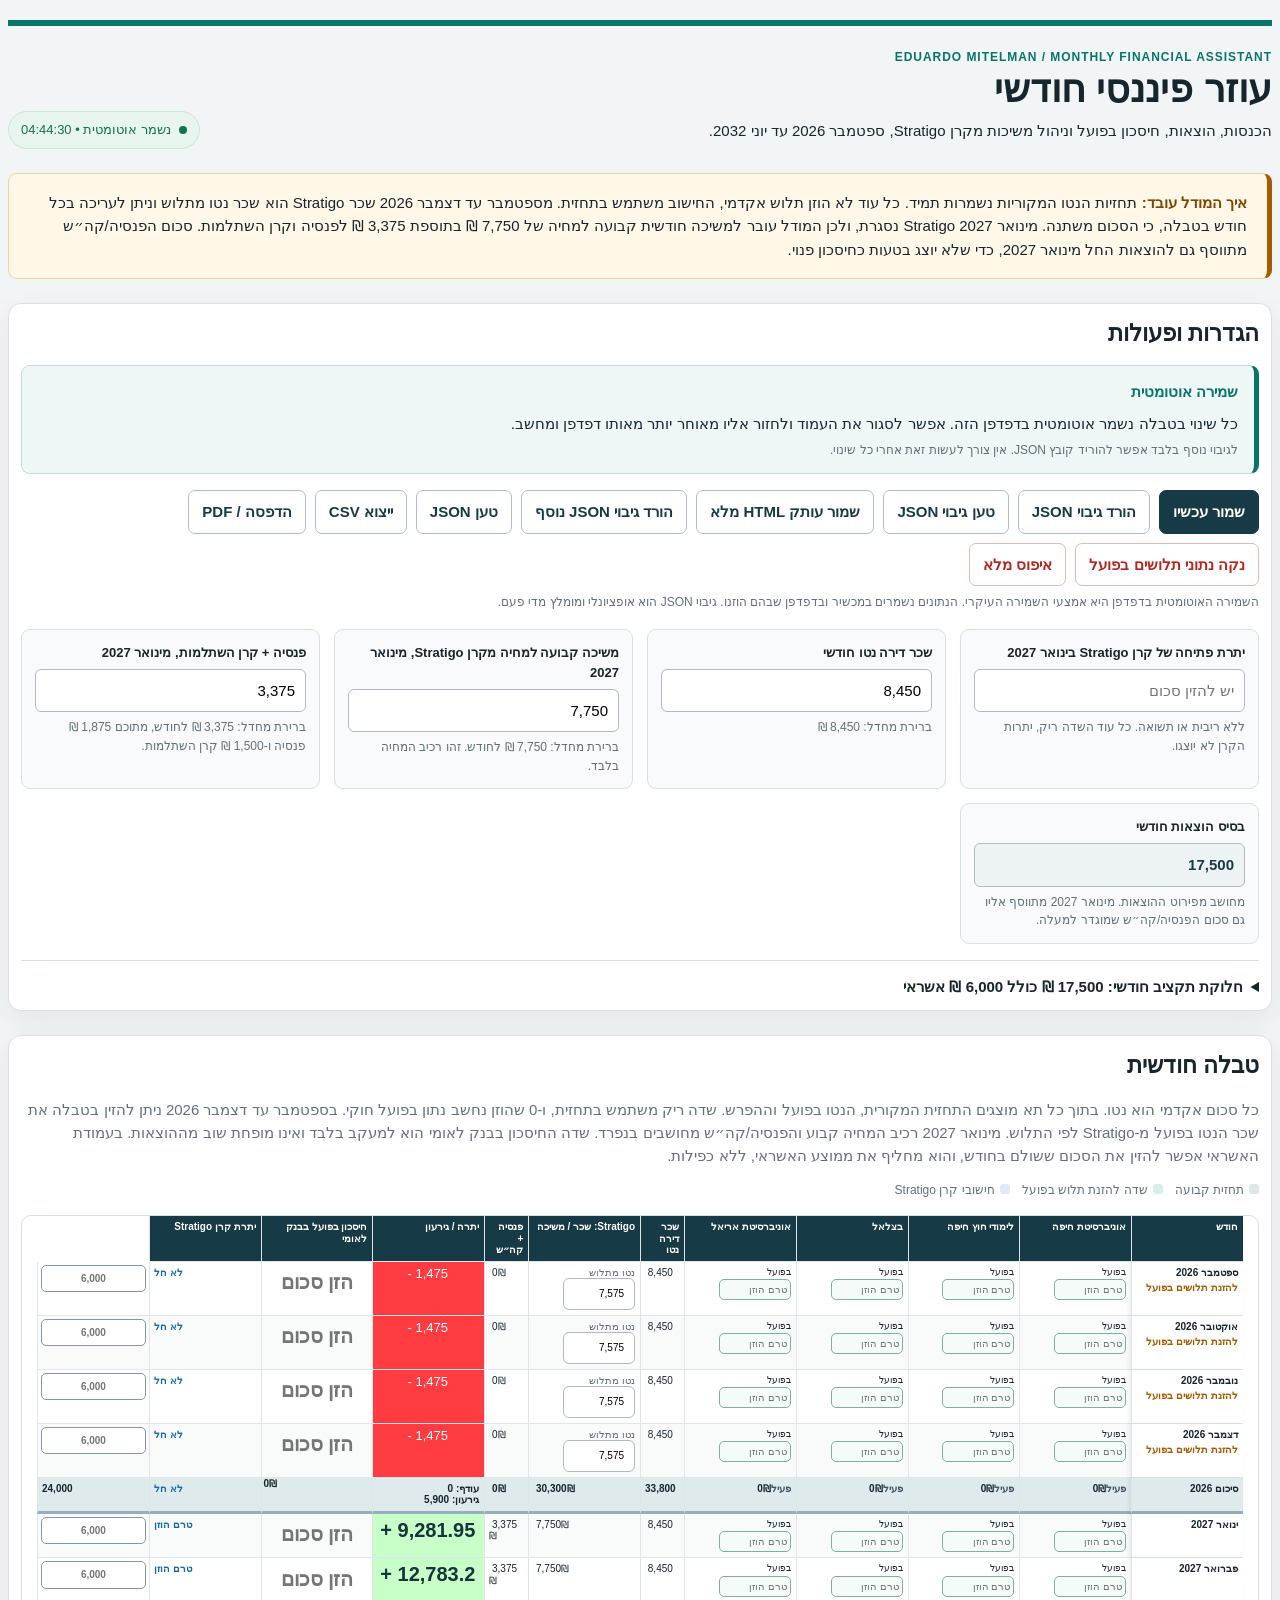
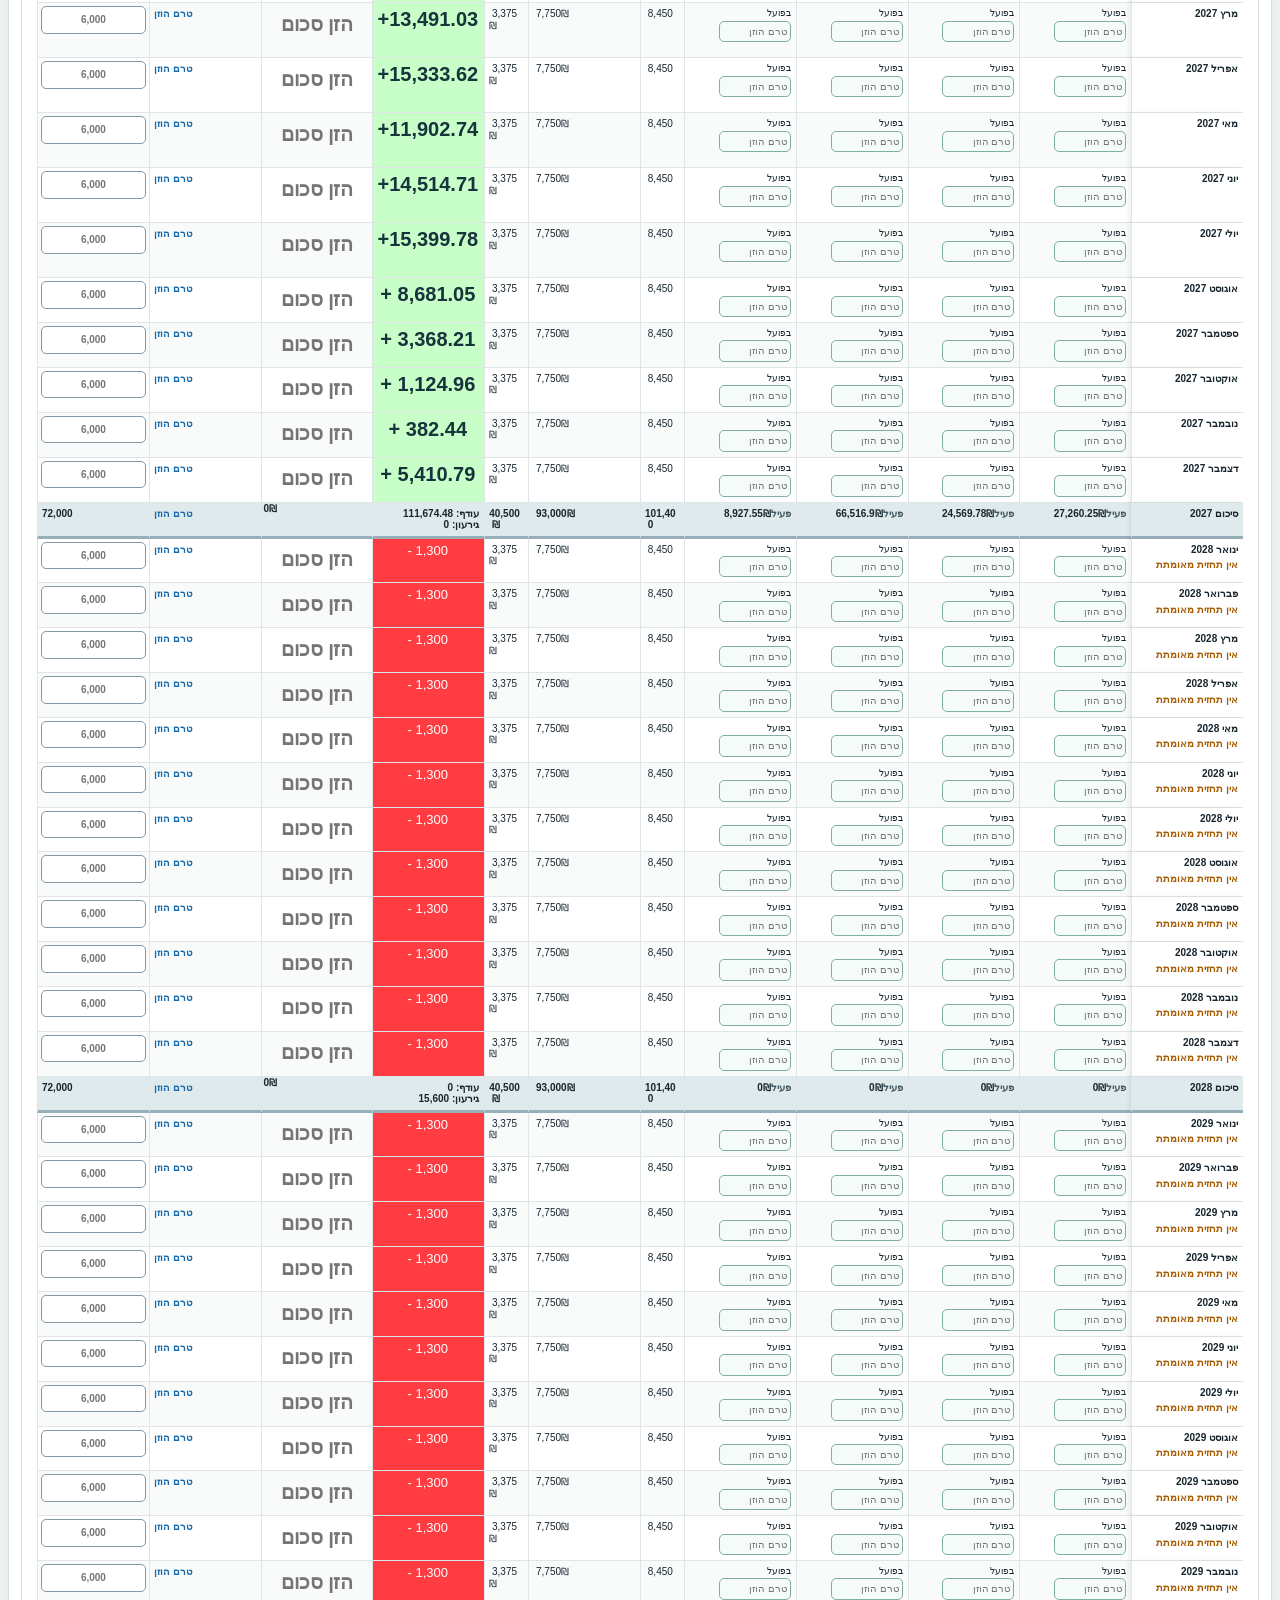
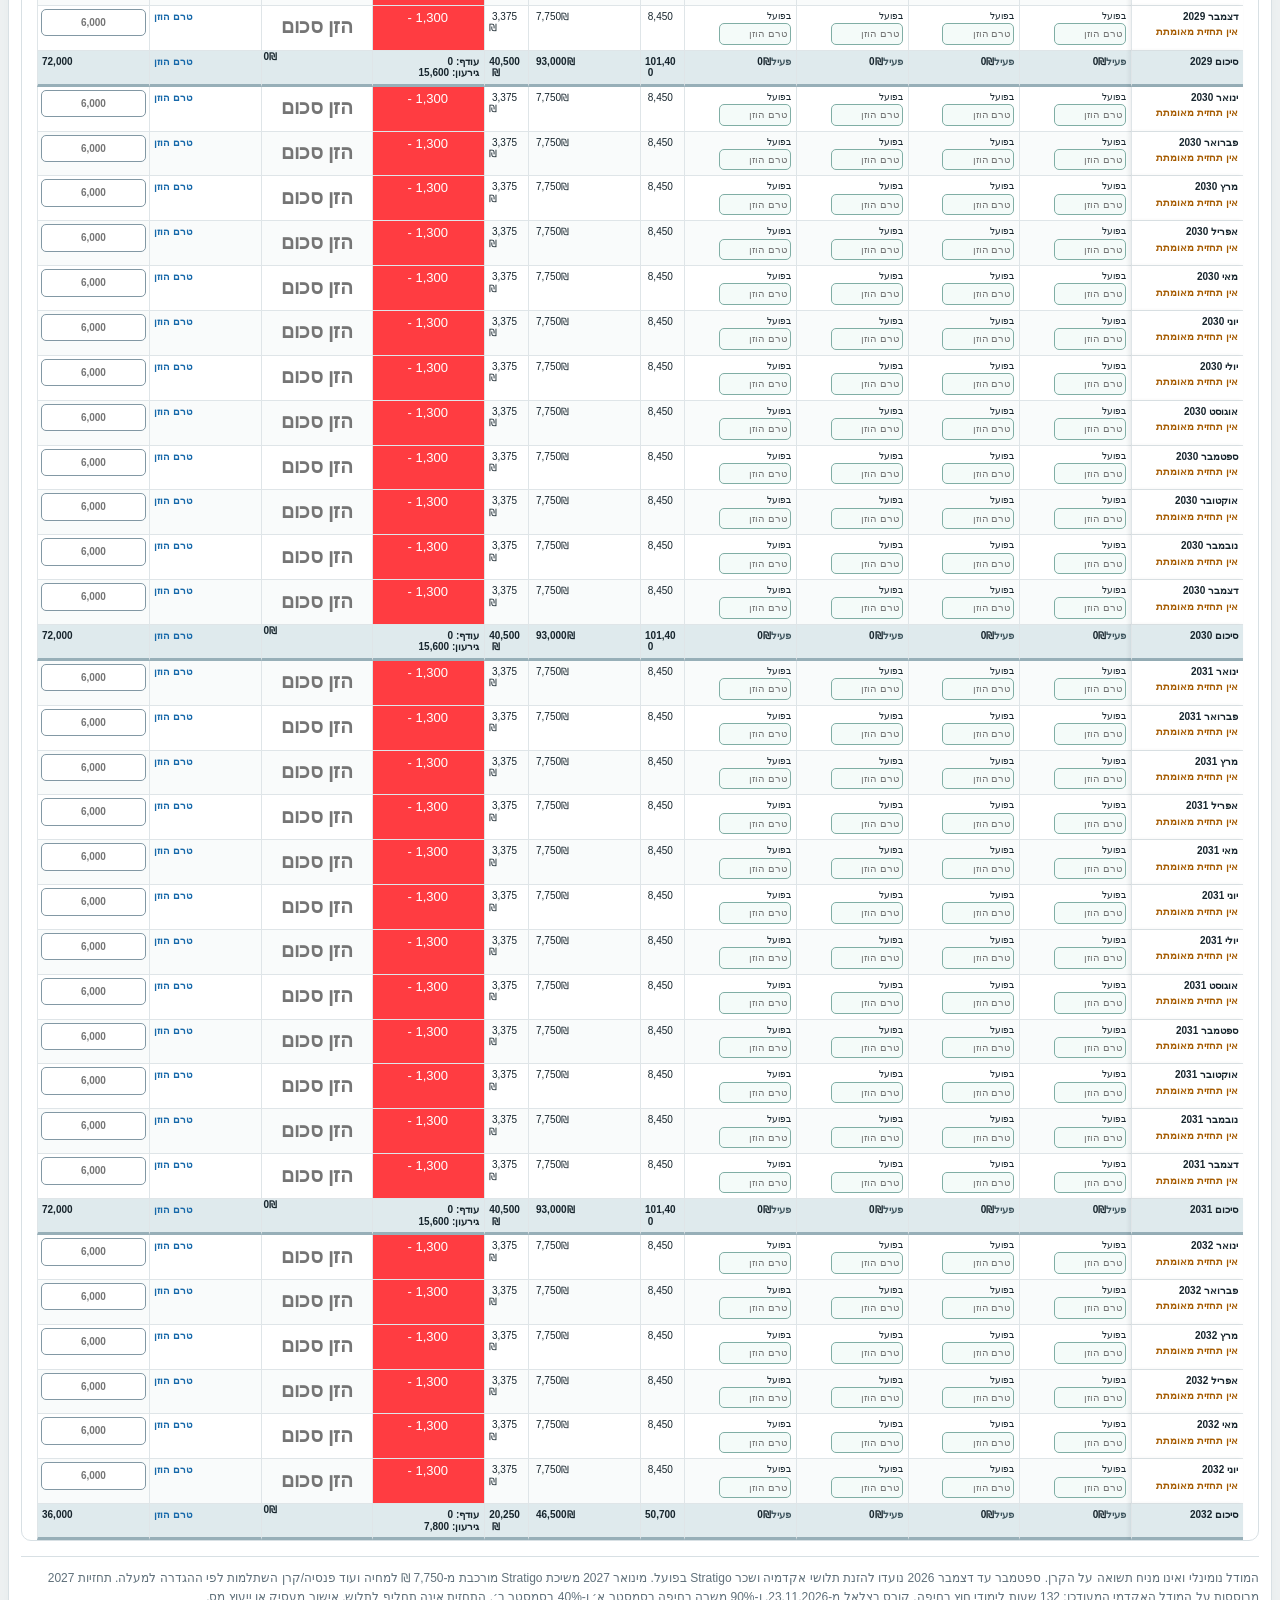
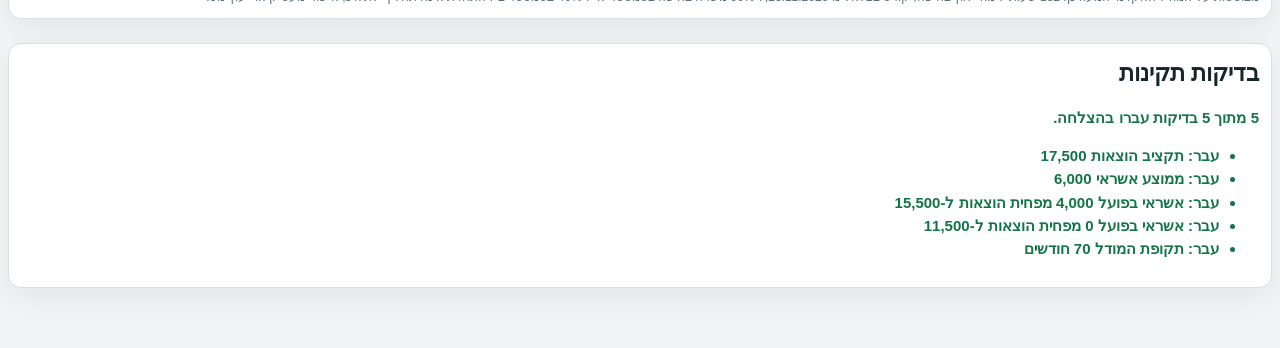
==== financial-dashboard/index.html @ cffd9cc4 "Remove full-period overview cards and summary section without affecting calculations or saved inputs" ====
<!doctype html>
<html lang="he" dir="rtl">
<head>
  <meta charset="utf-8">
  <meta name="viewport" content="width=device-width,initial-scale=1">
  <meta name="robots" content="noindex,nofollow,noarchive">
  <meta http-equiv="Cache-Control" content="no-cache, no-store, must-revalidate">
  <title>Financial dashboard</title>
</head>
<body>
<div id="loading" style="font:16px Arial;padding:32px">טוען דשבורד...</div>
<script src="part01.js?v=20261012typingfix1"></script>
<script src="part02.js?v=20261012typingfix1"></script>
<script src="part03.js?v=20261012typingfix1"></script>
<script src="part04.js?v=20261012typingfix1"></script>
<script src="part05.js?v=20261012typingfix1"></script>
<script src="part06.js?v=20261012typingfix1"></script>
<script src="part07.js?v=20261012typingfix1"></script>
<script src="credit-card-patch.js?v=20261024fixed17500r3"></script>
<script src="credit-editor-layout.js?v=20261025panel1"></script>
<script>
(async()=>{
  try{
    const b=atob(window.__DASH_GZIP_B64||'');
    const u=new Uint8Array(b.length);
    for(let i=0;i<b.length;i++)u[i]=b.charCodeAt(i);
    const ds=new DecompressionStream('gzip');
    let text=await new Response(new Blob([u]).stream().pipeThrough(ds)).text();
    if(window.applyCreditCardPatch){try{text=window.applyCreditCardPatch(text)}catch(e){console.error('Budget patch failed; loading original financial dashboard',e)}}
    if(window.relocateCreditCardEditor){try{text=window.relocateCreditCardEditor(text)}catch(e){console.error('Credit card editor layout failed, fallback to column',e)}}

    const compact='<style id="compact-table-override">main{max-width:none!important;padding:20px 8px 60px!important}section{padding:12px!important}.desktop-table table{width:100%!important;min-width:980px!important;table-layout:fixed!important;font-size:10px!important}.desktop-table th,.desktop-table td{padding:5px 5px!important;line-height:1.15!important;overflow-wrap:anywhere!important;white-space:normal!important}.desktop-table thead th{position:static!important;top:auto!important;z-index:auto!important;min-width:0!important}.desktop-table thead .month-col{position:static!important}.desktop-table tbody td:nth-child(6),.desktop-table tbody td:nth-child(7),.desktop-table tbody td:nth-child(8),.desktop-table tbody td:nth-child(9),.desktop-table tbody td:nth-child(13),.desktop-table tbody td:nth-child(14),.desktop-table tbody td:nth-child(16),.desktop-table tbody td:nth-child(17),.desktop-table tbody td:nth-child(19),.desktop-table tbody td:nth-child(20),.desktop-table tbody td:nth-child(22){display:none!important}.desktop-table tbody .month-col{width:68px!important;min-width:68px!important;max-width:68px!important}.desktop-table .academy-cell{min-width:82px!important;width:82px!important}.desktop-table tbody td:nth-child(n+2):nth-child(-n+5) .line:first-child,.desktop-table tbody td:nth-child(n+2):nth-child(-n+5) .line:last-child{display:none!important}.desktop-table .academy-cell .line{display:block!important;margin:0!important}.desktop-table .academy-cell .line label{display:block!important;margin-bottom:2px!important;font-size:9px!important}.desktop-table .academy-cell .actual-input{width:100%!important;max-width:72px!important;box-sizing:border-box!important;padding:4px 3px!important}.desktop-table thead th:nth-child(6),.desktop-table tbody td:nth-child(10){width:44px!important;min-width:44px!important;max-width:44px!important}.desktop-table thead th:nth-child(8),.desktop-table tbody td:nth-child(12){width:44px!important;min-width:44px!important;max-width:44px!important}.desktop-table tbody td:nth-child(18){padding:0!important}.desktop-table tbody td:nth-child(18) .line{display:block!important;margin:0!important}.desktop-table tbody td:nth-child(18) .line span:first-child{display:none!important}.desktop-table .monthly-saving-input{display:block!important;width:100%!important;height:100%!important;min-height:42px!important;max-width:none!important;box-sizing:border-box!important;border:0!important;border-radius:0!important;padding:8px 6px!important;text-align:center!important;font-weight:800!important;background:transparent!important;color:inherit!important}.desktop-table .stratigo-input{width:72px!important;min-width:60px!important;max-width:100%!important;box-sizing:border-box!important}.desktop-table input.money-input{max-width:100%!important;box-sizing:border-box!important;font-size:10px!important}.desktop-table input.monthly-saving-input{font-size:20px!important;line-height:1!important;font-weight:800!important}.desktop-table td.saving-positive,.desktop-table td.balance-positive{background:#C8FFC8!important;color:#17333b!important}.desktop-table td.saving-negative,.desktop-table td.balance-negative{background:#FF3C41!important;color:#ffffff!important}.desktop-table td.saving-positive input,.desktop-table td.saving-negative input{background:transparent!important;color:inherit!important;-webkit-text-fill-color:currentColor!important}.desktop-table td.saving-positive input::placeholder{color:#35554f!important}.desktop-table td.saving-negative input::placeholder{color:#ffffff!important}.desktop-table tbody td:nth-child(15).balance-positive{font-size:20px!important;font-weight:800!important;line-height:1.1!important;text-align:center!important}.desktop-table tbody td:nth-child(15).balance-negative{font-size:13px!important;font-weight:400!important;line-height:1.15!important;text-align:center!important;background:#FF3C41!important;color:#ffffff!important}.desktop-table td[data-field="balanceFull"].variance-positive{background:#C8FFC8!important;color:#17333b!important;font-size:20px!important;font-weight:800!important;line-height:1.1!important;text-align:center!important}.desktop-table td[data-field="balanceFull"].variance-negative{background:#FF3C41!important;color:#ffffff!important;font-size:13px!important;font-weight:400!important;line-height:1.15!important;text-align:center!important}.table-wrap{max-height:none!important}.table-scrollbar{height:18px!important}@media(max-width:1200px) and (min-width:761px){.desktop-table table{min-width:920px!important;font-size:9px!important}.desktop-table th,.desktop-table td{padding:4px 3px!important}}</style>';

    const header='<thead><tr><th class="month-col">חודש</th><th>אוניברסיטת חיפה</th><th>לימודי חוץ חיפה</th><th>בצלאל</th><th>אוניברסיטת אריאל</th><th>שכר דירה נטו</th><th>Stratigo: שכר / משיכה</th><th>פנסיה + קה״ש</th><th>יתרה / גירעון</th><th>חיסכון בפועל בבנק לאומי</th><th>יתרת קרן Stratigo</th></tr></thead>';

    const painter='<script>(function(){function num(v){if(v==null)return NaN;var s=String(v).trim();if(!s)return NaN;s=s.replace(/[−–﹣－]/g,\'-\').replace(/₪/g,\'\').replace(/\\s/g,\'\').replace(/,/g,\'\');var m=s.match(/[+-]?\\d+(?:\\.\\d+)?/);return m?Number(m[0]):NaN}function stripNis(el){if(!el)return;var w=document.createTreeWalker(el,NodeFilter.SHOW_TEXT);var n;while(n=w.nextNode()){if(n.parentElement&&/^(SCRIPT|STYLE)$/.test(n.parentElement.tagName))continue;if(n.nodeValue.indexOf(\'₪\')>-1)n.nodeValue=n.nodeValue.replace(/₪/g,\'\')}}function paintSaving(input){var td=input.closest(\'td\');if(!td)return;td.classList.remove(\'saving-positive\',\'saving-negative\');var v=num(input.value);if(Number.isFinite(v)){if(v>0)td.classList.add(\'saving-positive\');else if(v<0)td.classList.add(\'saving-negative\')}}function paintBalance(td){if(!td)return;td.classList.remove(\'balance-positive\',\'balance-negative\');if(td.classList.contains(\'variance-positive\'))td.classList.add(\'balance-positive\');else if(td.classList.contains(\'variance-negative\'))td.classList.add(\'balance-negative\')}function paintAll(){document.querySelectorAll(\'.monthly-saving-input\').forEach(paintSaving);document.querySelectorAll(\'.desktop-table tbody tr\').forEach(function(tr){var cells=tr.children;stripNis(cells[9]);stripNis(cells[14]);paintBalance(cells[14])})}document.addEventListener(\'input\',function(e){if(e.target&&e.target.matches(\'.monthly-saving-input\'))paintSaving(e.target)},true);document.addEventListener(\'change\',function(){setTimeout(paintAll,0)},true);var obs=new MutationObserver(function(){paintAll()});window.addEventListener(\'load\',function(){var body=document.getElementById(\'monthly-body\');if(body)obs.observe(body,{childList:true,subtree:true,characterData:true});paintAll()});setTimeout(paintAll,50)})();<\/script>';

    const persist='<script>(function(){const KEY=\'eduardoFinancialDashboardV3\';let restoring=false,timer=null;function n(s){return String(s||\'\').replace(/\\s+/g,\' \').trim()}function key(el){if(el.id)return "id:"+el.id;const tr=el.closest(\'tr\');if(tr){const first=tr.querySelector(\'td,th\');const month=n((tr.dataset&&tr.dataset.month)||(first&&first.textContent)||"row");const list=Array.from(tr.querySelectorAll(\'input,select,textarea\'));return "row:"+month+"|"+el.tagName+"|"+(el.name||"")+"|"+Array.from(el.classList).sort().join(\'.\')+"|"+list.indexOf(el)}const all=Array.from(document.querySelectorAll(\'input,select,textarea\'));return "global:"+el.tagName+"|"+(el.name||"")+"|"+Array.from(el.classList).sort().join(\'.\')+"|"+all.indexOf(el)}function read(){try{return JSON.parse(localStorage.getItem(KEY)||\'{}\')}catch(e){return {}}}function write(d){try{localStorage.setItem(KEY,JSON.stringify(d));localStorage.setItem(KEY+\':last\',new Date().toISOString())}catch(e){console.error(\'finance autosave failed\',e)}}function saveOne(el){if(restoring||!el.matches(\'input,select,textarea\'))return;const d=read(),k=key(el);d[k]={v:el.type===\'checkbox\'?el.checked:el.value,type:el.type};write(d)}function saveAll(){document.querySelectorAll(\'input,select,textarea\').forEach(saveOne)}function restore(options){options=options||{};const d=read();if(!Object.keys(d).length)return;const active=document.activeElement;if(!options.force&&active&&active.matches&&active.matches(\'input,select,textarea\'))return;restoring=true;const changed=[];document.querySelectorAll(\'input,select,textarea\').forEach(function(el){if(el===active)return;const r=d[key(el)];if(!r)return;const v=r.type===\'checkbox\'?!!r.v:String(r.v==null?\'\':r.v);const cur=el.type===\'checkbox\'?el.checked:el.value;if(cur!==v){if(el.type===\'checkbox\')el.checked=v;else el.value=v;changed.push(el)}});restoring=false;if(options.notify){changed.forEach(function(el){el.dispatchEvent(new Event(\'change\',{bubbles:true}))})}}function schedule(){clearTimeout(timer);timer=setTimeout(function(){const active=document.activeElement;if(active&&active.matches&&active.matches(\'input,select,textarea\'))return;restore({notify:false})},350)}document.addEventListener(\'input\',function(e){saveOne(e.target)},true);document.addEventListener(\'change\',function(e){saveOne(e.target)},true);document.addEventListener(\'focusout\',function(){setTimeout(function(){restore({notify:false})},50)},true);window.addEventListener(\'beforeunload\',saveAll);window.addEventListener(\'pagehide\',saveAll);new MutationObserver(schedule).observe(document.documentElement,{childList:true,subtree:true});window.addEventListener(\'load\',function(){restore({force:true,notify:true});setTimeout(function(){restore({notify:false})},500)});setTimeout(function(){restore({force:true,notify:true})},50);window.financeDashboardSaveNow=saveAll})();<\/script>';

    text=text.replace(/<thead>[\s\S]*?<\/thead>/,header);
    text=text.replace('</head>',compact+'</head>');
    text=text.replace('</body>',painter+persist+'</body>');
    // Remove the full-period snapshot section; keep the monthly calculations and saved data.
    text=text.replace(/<section\s+aria-labelledby="summary-title">[\s\S]*?<\/section>/, '');
    text=text.replace('      renderSummary(calculation);','');
    document.open();
    document.write(text);
    document.close();
  }catch(e){
    document.getElementById('loading').textContent='שגיאה בטעינת הדשבורד';
    console.error(e);
  }
})();
</script>
</body>
</html>
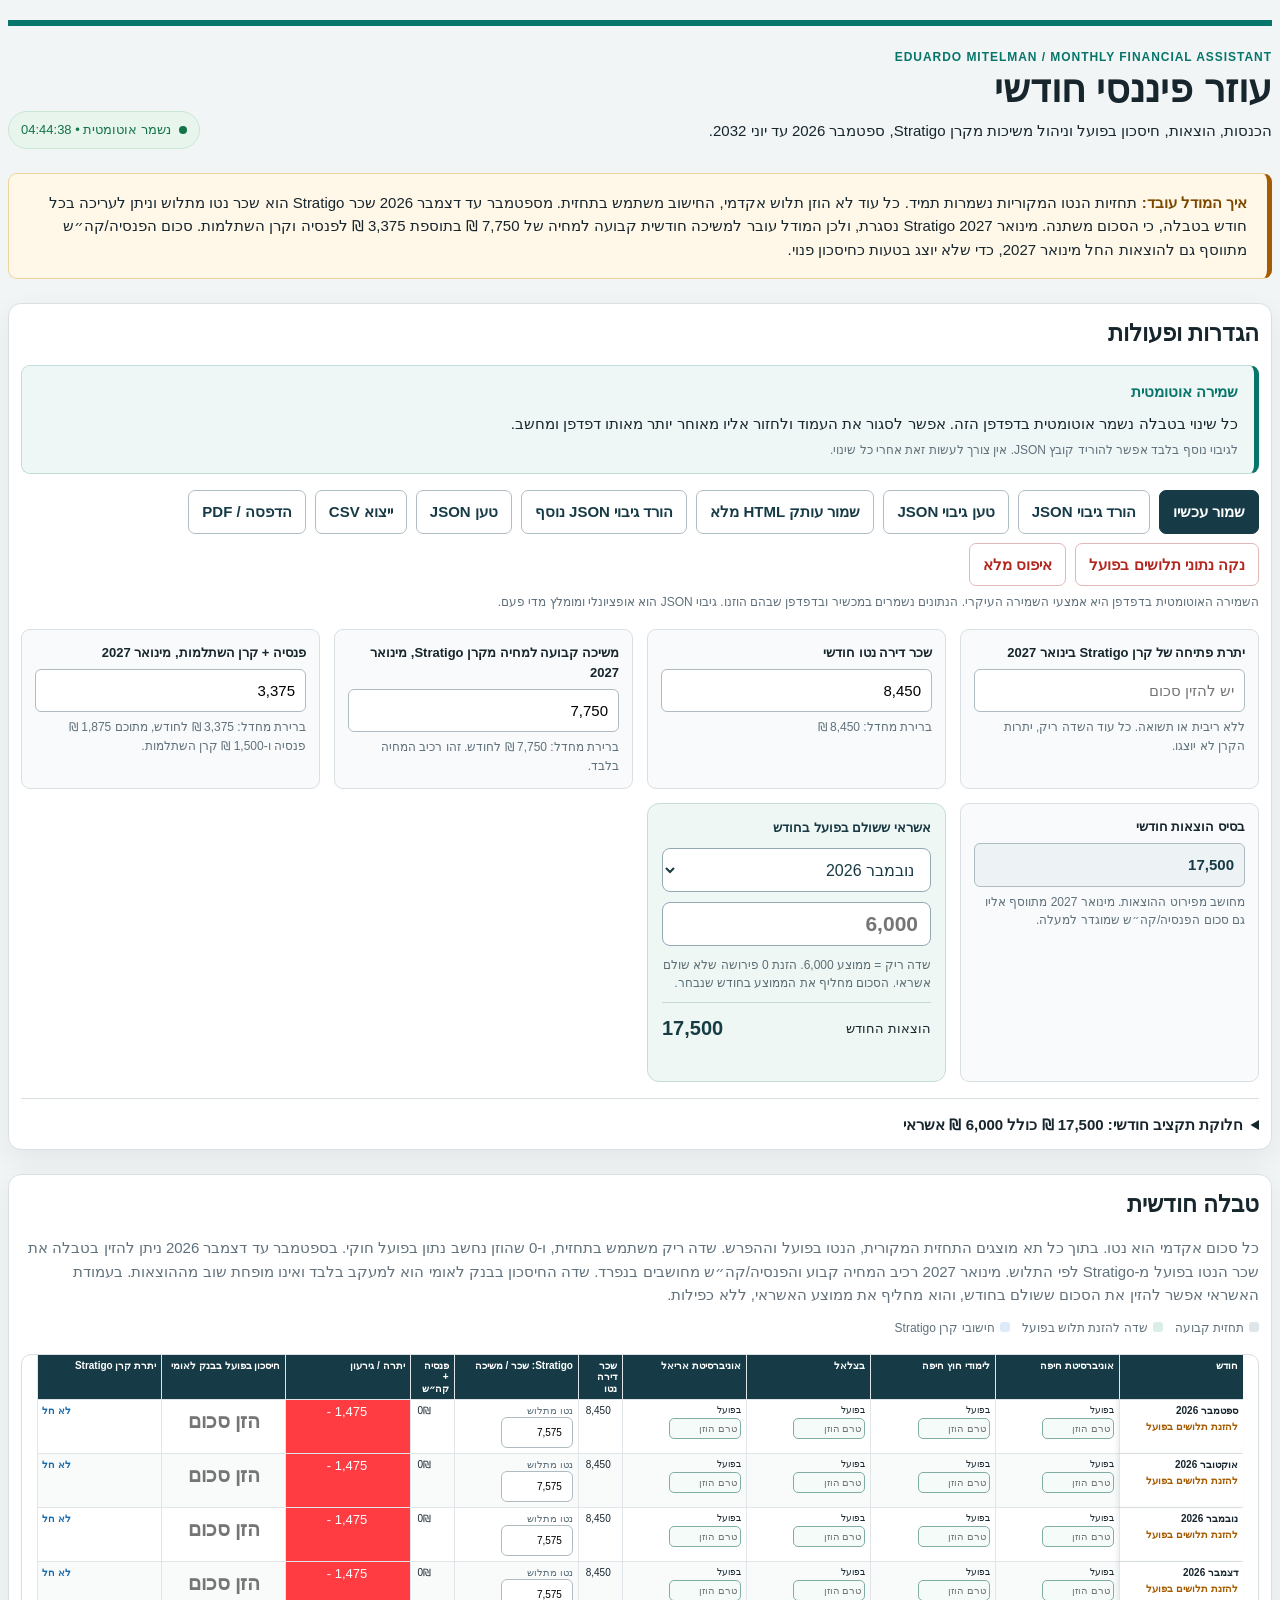
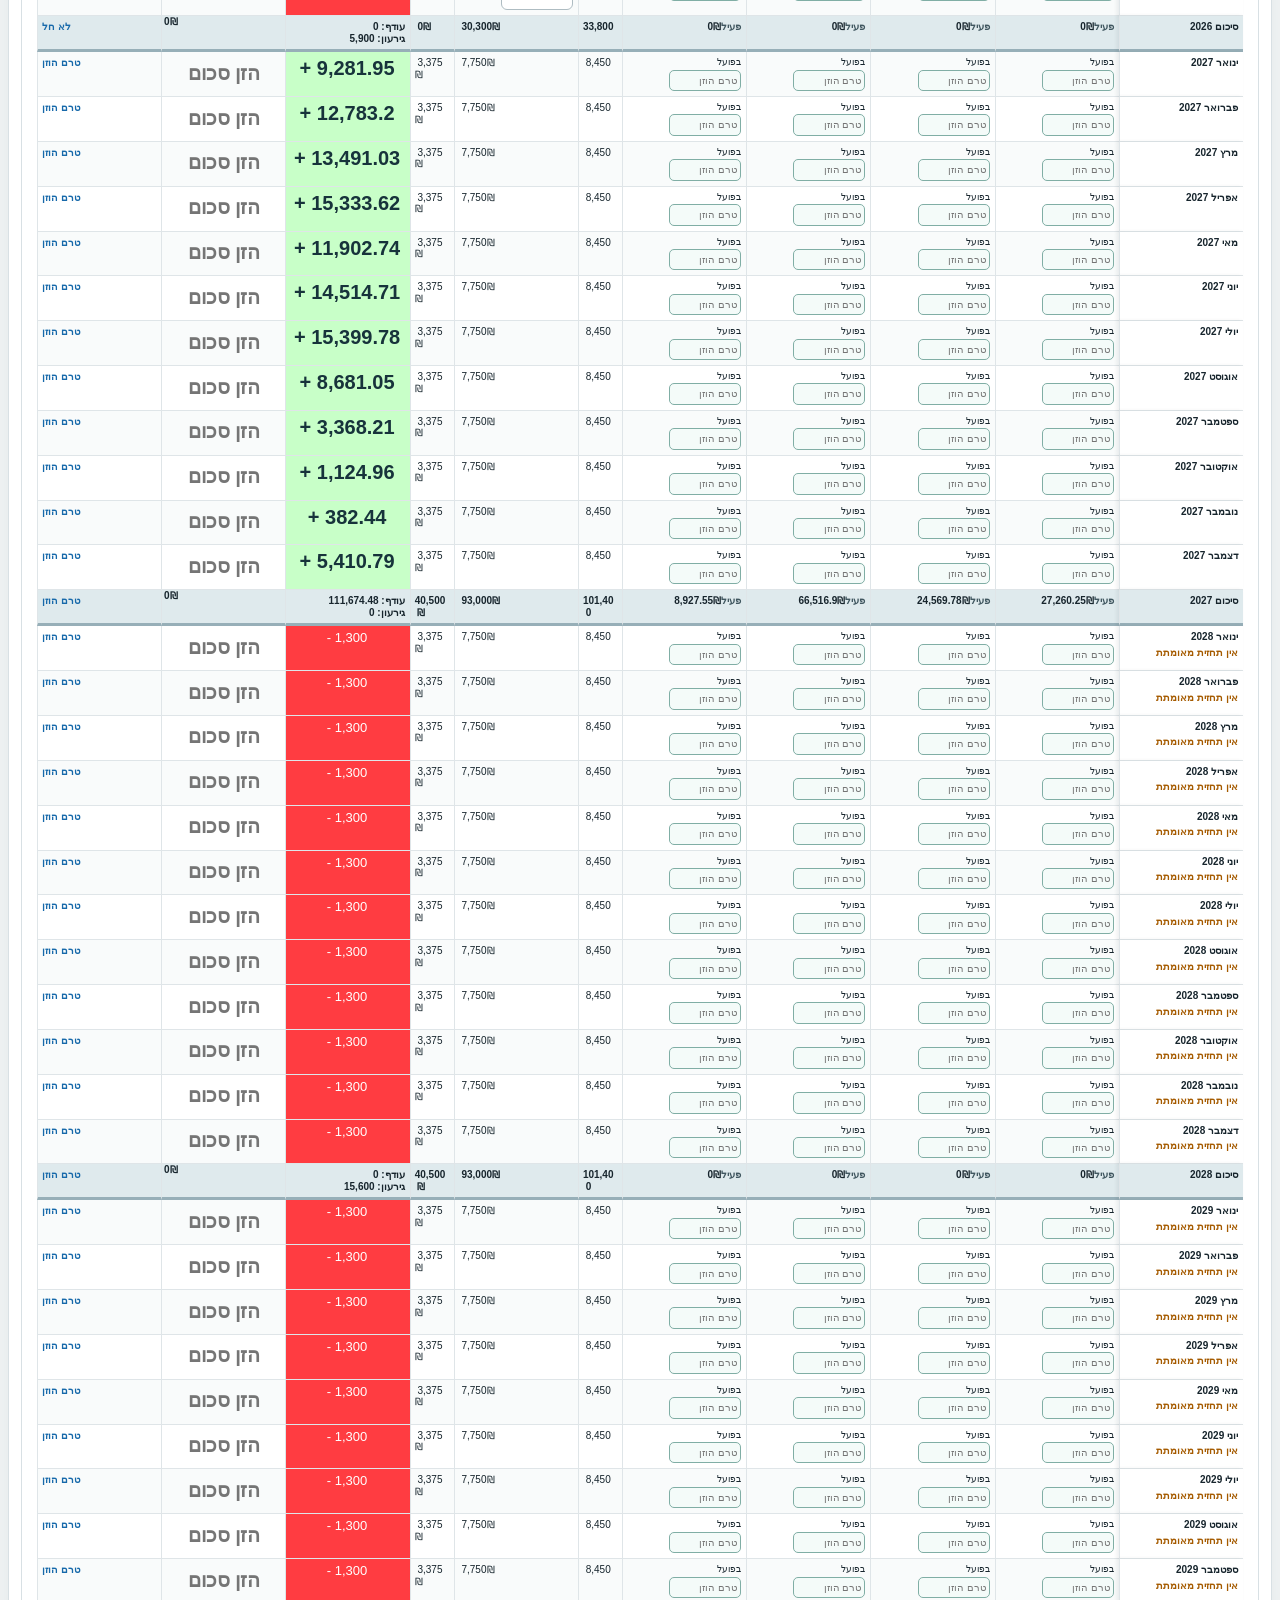
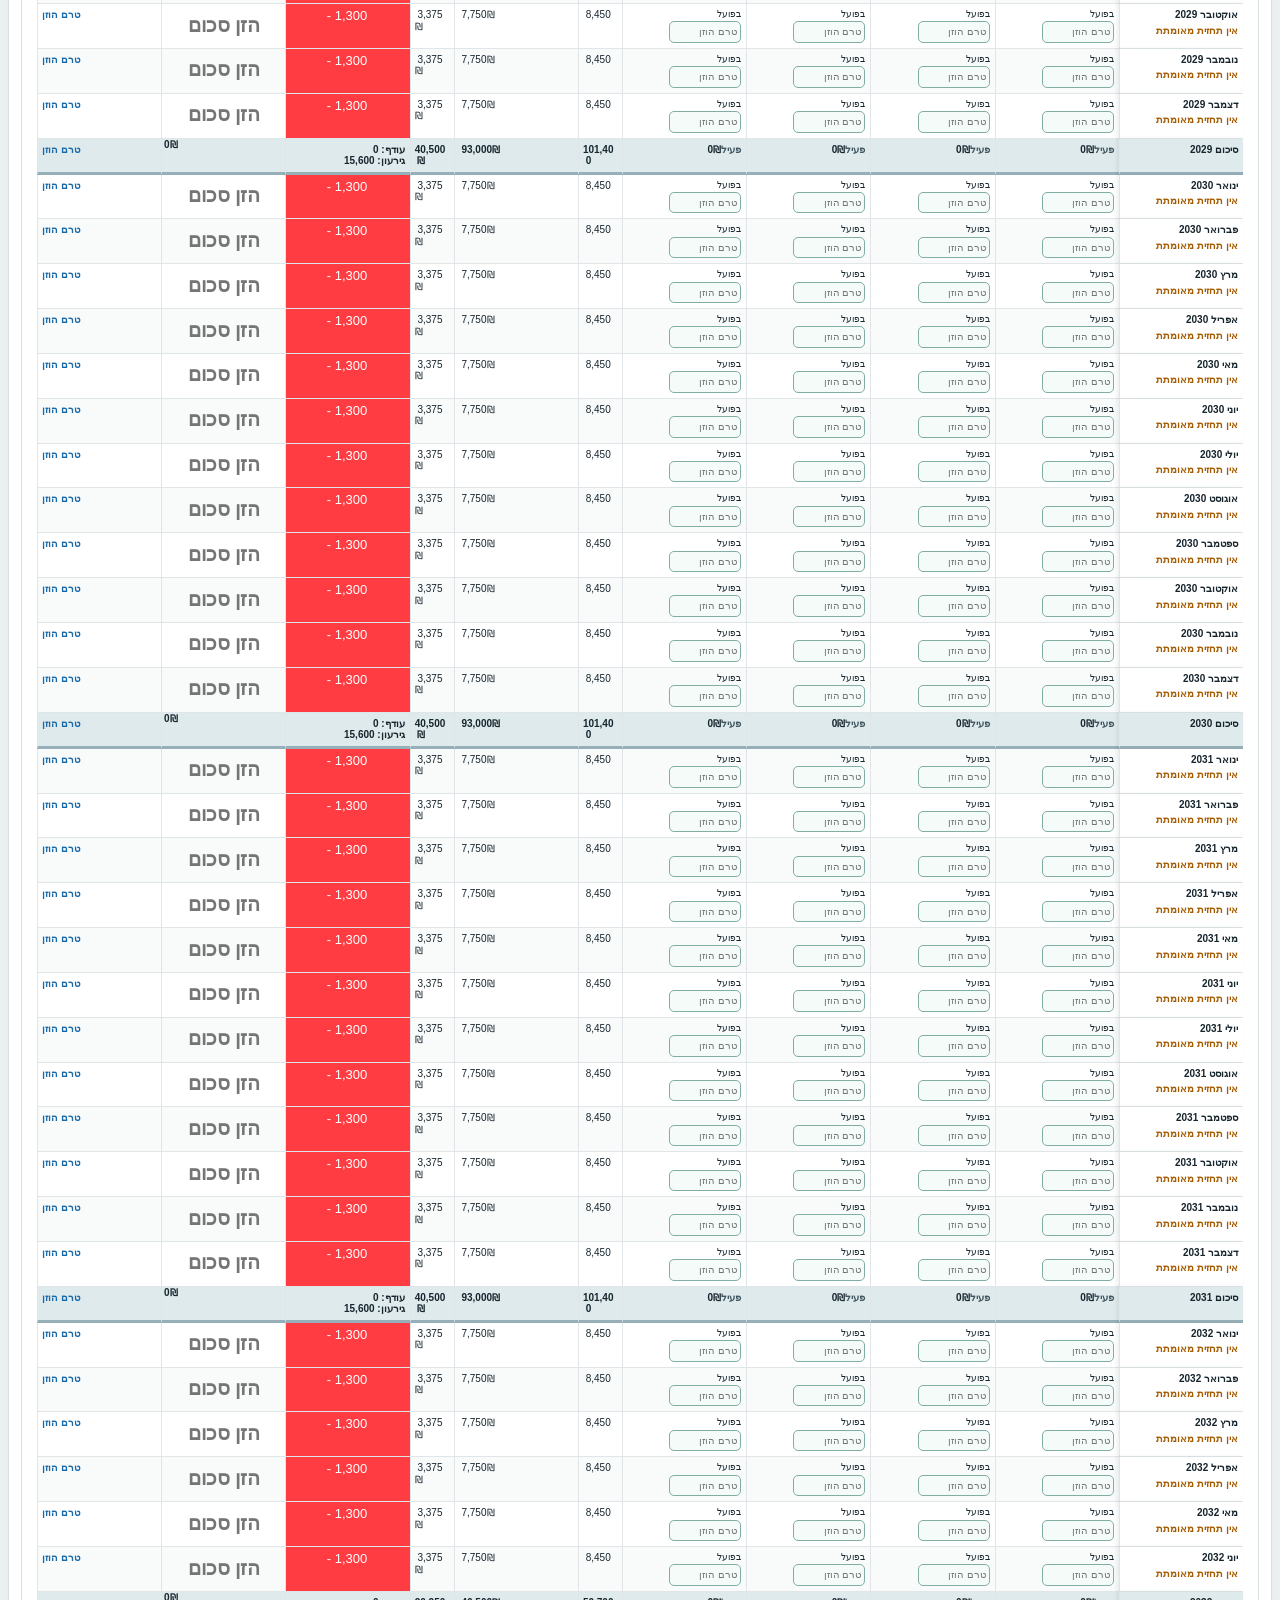
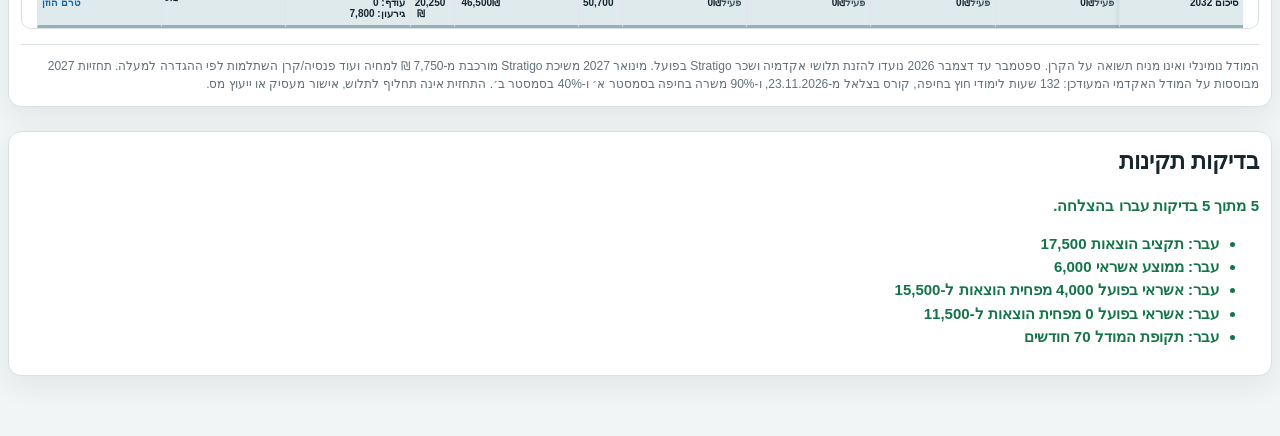
==== commit 1f7bd604: "Remove credit-card column and show one editor beside monthly expense baseline" ====
--- a/financial-dashboard/index.html
+++ b/financial-dashboard/index.html
@@ -17,7 +17,7 @@
 <script src="part06.js?v=20261012typingfix1"></script>
 <script src="part07.js?v=20261012typingfix1"></script>
 <script src="credit-card-patch.js?v=20261024fixed17500r3"></script>
-<script src="credit-editor-layout.js?v=20261025panel1"></script>
+
 <script>
 (async()=>{
   try{
@@ -27,7 +27,7 @@
     const ds=new DecompressionStream('gzip');
     let text=await new Response(new Blob([u]).stream().pipeThrough(ds)).text();
     if(window.applyCreditCardPatch){try{text=window.applyCreditCardPatch(text)}catch(e){console.error('Budget patch failed; loading original financial dashboard',e)}}
-    if(window.relocateCreditCardEditor){try{text=window.relocateCreditCardEditor(text)}catch(e){console.error('Credit card editor layout failed, fallback to column',e)}}
+
 
     const compact='<style id="compact-table-override">main{max-width:none!important;padding:20px 8px 60px!important}section{padding:12px!important}.desktop-table table{width:100%!important;min-width:980px!important;table-layout:fixed!important;font-size:10px!important}.desktop-table th,.desktop-table td{padding:5px 5px!important;line-height:1.15!important;overflow-wrap:anywhere!important;white-space:normal!important}.desktop-table thead th{position:static!important;top:auto!important;z-index:auto!important;min-width:0!important}.desktop-table thead .month-col{position:static!important}.desktop-table tbody td:nth-child(6),.desktop-table tbody td:nth-child(7),.desktop-table tbody td:nth-child(8),.desktop-table tbody td:nth-child(9),.desktop-table tbody td:nth-child(13),.desktop-table tbody td:nth-child(14),.desktop-table tbody td:nth-child(16),.desktop-table tbody td:nth-child(17),.desktop-table tbody td:nth-child(19),.desktop-table tbody td:nth-child(20),.desktop-table tbody td:nth-child(22){display:none!important}.desktop-table tbody .month-col{width:68px!important;min-width:68px!important;max-width:68px!important}.desktop-table .academy-cell{min-width:82px!important;width:82px!important}.desktop-table tbody td:nth-child(n+2):nth-child(-n+5) .line:first-child,.desktop-table tbody td:nth-child(n+2):nth-child(-n+5) .line:last-child{display:none!important}.desktop-table .academy-cell .line{display:block!important;margin:0!important}.desktop-table .academy-cell .line label{display:block!important;margin-bottom:2px!important;font-size:9px!important}.desktop-table .academy-cell .actual-input{width:100%!important;max-width:72px!important;box-sizing:border-box!important;padding:4px 3px!important}.desktop-table thead th:nth-child(6),.desktop-table tbody td:nth-child(10){width:44px!important;min-width:44px!important;max-width:44px!important}.desktop-table thead th:nth-child(8),.desktop-table tbody td:nth-child(12){width:44px!important;min-width:44px!important;max-width:44px!important}.desktop-table tbody td:nth-child(18){padding:0!important}.desktop-table tbody td:nth-child(18) .line{display:block!important;margin:0!important}.desktop-table tbody td:nth-child(18) .line span:first-child{display:none!important}.desktop-table .monthly-saving-input{display:block!important;width:100%!important;height:100%!important;min-height:42px!important;max-width:none!important;box-sizing:border-box!important;border:0!important;border-radius:0!important;padding:8px 6px!important;text-align:center!important;font-weight:800!important;background:transparent!important;color:inherit!important}.desktop-table .stratigo-input{width:72px!important;min-width:60px!important;max-width:100%!important;box-sizing:border-box!important}.desktop-table input.money-input{max-width:100%!important;box-sizing:border-box!important;font-size:10px!important}.desktop-table input.monthly-saving-input{font-size:20px!important;line-height:1!important;font-weight:800!important}.desktop-table td.saving-positive,.desktop-table td.balance-positive{background:#C8FFC8!important;color:#17333b!important}.desktop-table td.saving-negative,.desktop-table td.balance-negative{background:#FF3C41!important;color:#ffffff!important}.desktop-table td.saving-positive input,.desktop-table td.saving-negative input{background:transparent!important;color:inherit!important;-webkit-text-fill-color:currentColor!important}.desktop-table td.saving-positive input::placeholder{color:#35554f!important}.desktop-table td.saving-negative input::placeholder{color:#ffffff!important}.desktop-table tbody td:nth-child(15).balance-positive{font-size:20px!important;font-weight:800!important;line-height:1.1!important;text-align:center!important}.desktop-table tbody td:nth-child(15).balance-negative{font-size:13px!important;font-weight:400!important;line-height:1.15!important;text-align:center!important;background:#FF3C41!important;color:#ffffff!important}.desktop-table td[data-field="balanceFull"].variance-positive{background:#C8FFC8!important;color:#17333b!important;font-size:20px!important;font-weight:800!important;line-height:1.1!important;text-align:center!important}.desktop-table td[data-field="balanceFull"].variance-negative{background:#FF3C41!important;color:#ffffff!important;font-size:13px!important;font-weight:400!important;line-height:1.15!important;text-align:center!important}.table-wrap{max-height:none!important}.table-scrollbar{height:18px!important}@media(max-width:1200px) and (min-width:761px){.desktop-table table{min-width:920px!important;font-size:9px!important}.desktop-table th,.desktop-table td{padding:4px 3px!important}}</style>';
 
@@ -39,7 +39,7 @@
 
     text=text.replace(/<thead>[\s\S]*?<\/thead>/,header);
     text=text.replace('</head>',compact+'</head>');
-    text=text.replace('</body>',painter+persist+'</body>');
+    text=text.replace('</body>',painter+persist+'<script src="credit-panel-runtime.js?v=20261025panel2"><\/script></body>');
     // Remove the full-period snapshot section; keep the monthly calculations and saved data.
     text=text.replace(/<section\s+aria-labelledby="summary-title">[\s\S]*?<\/section>/, '');
     text=text.replace('      renderSummary(calculation);','');
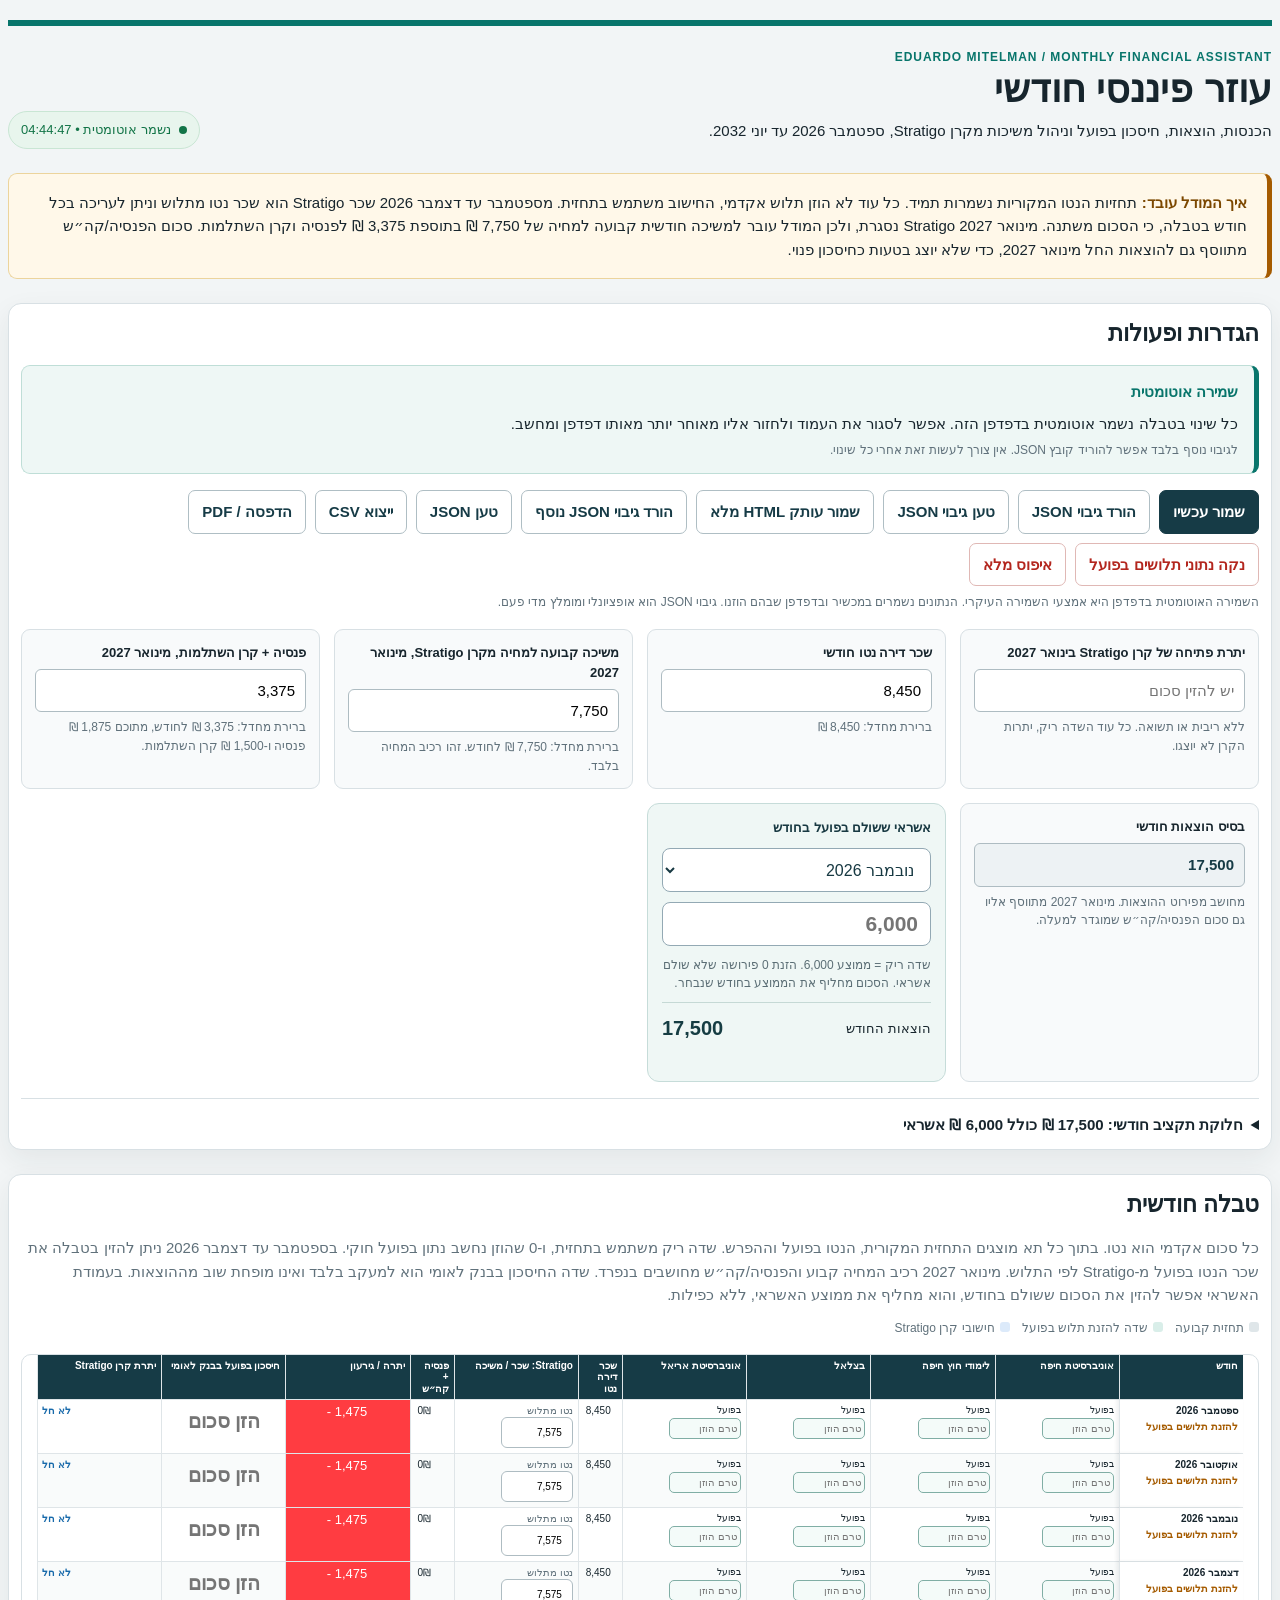
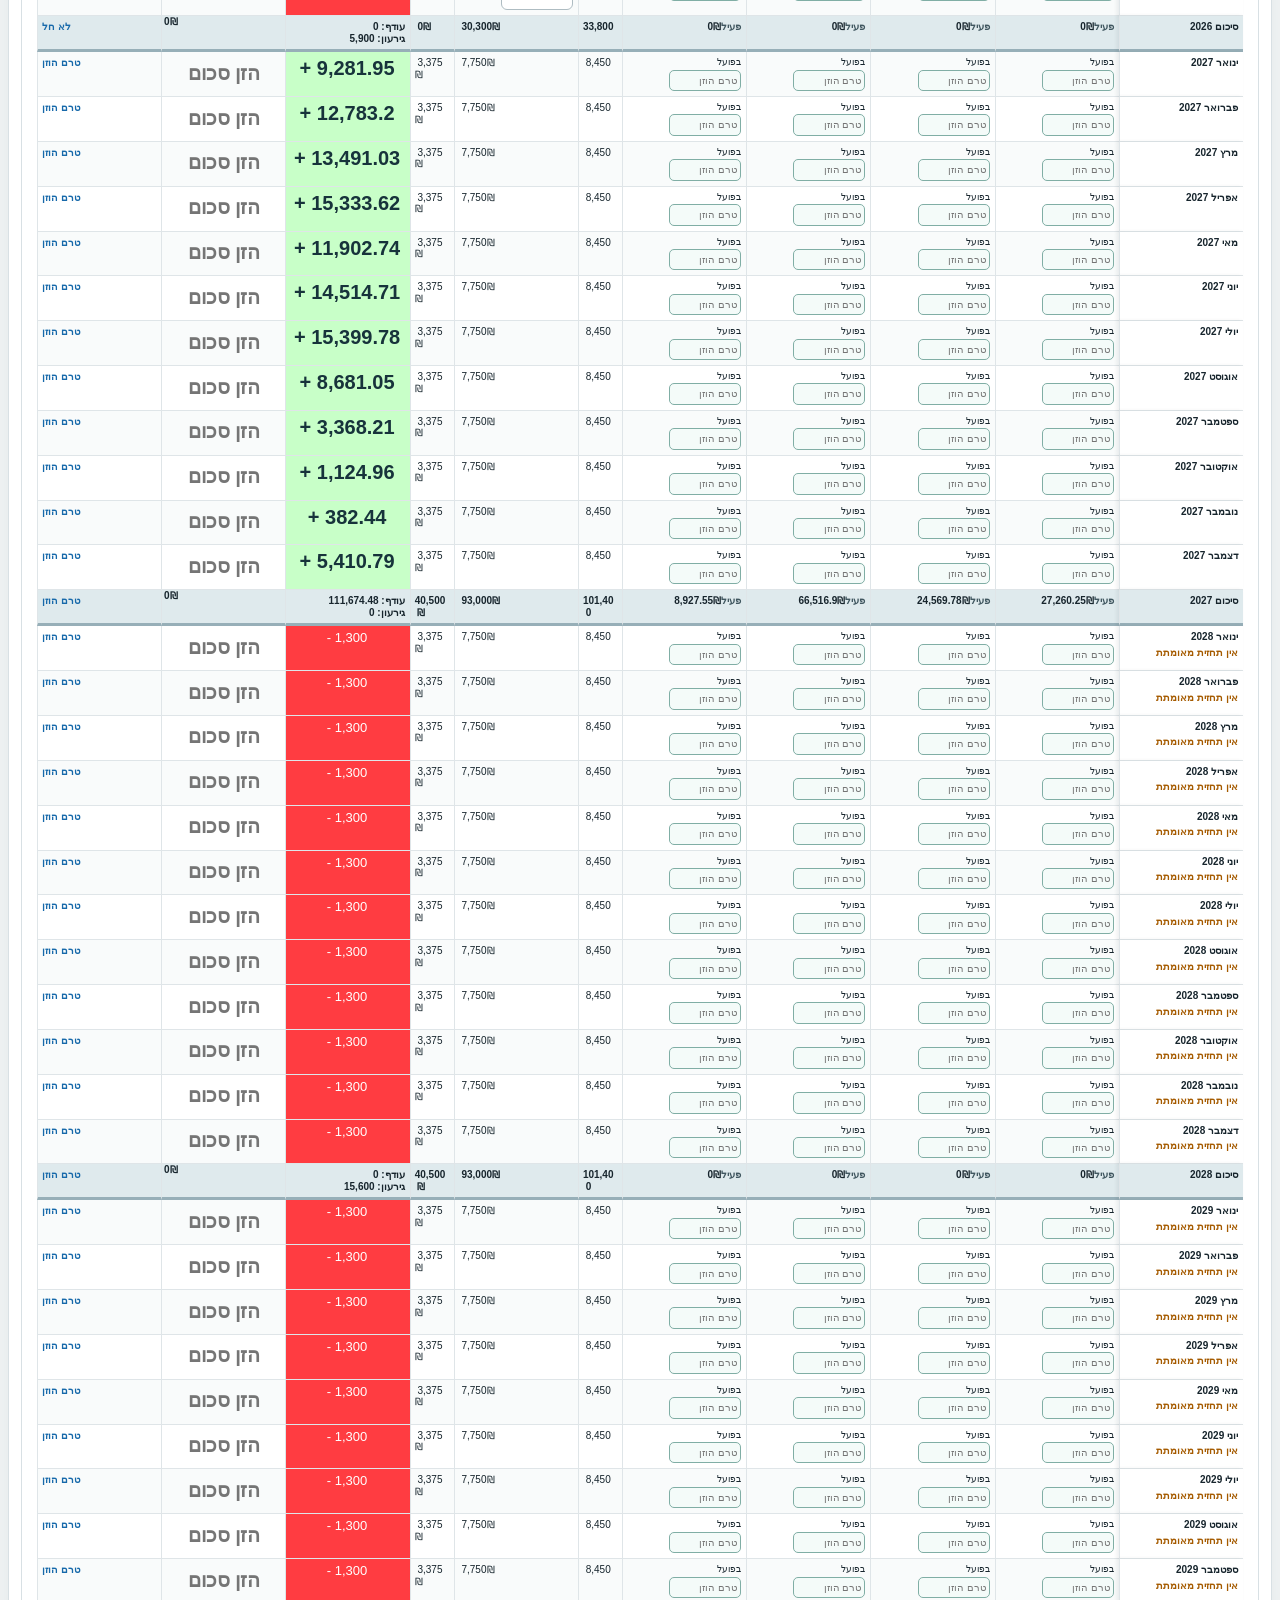
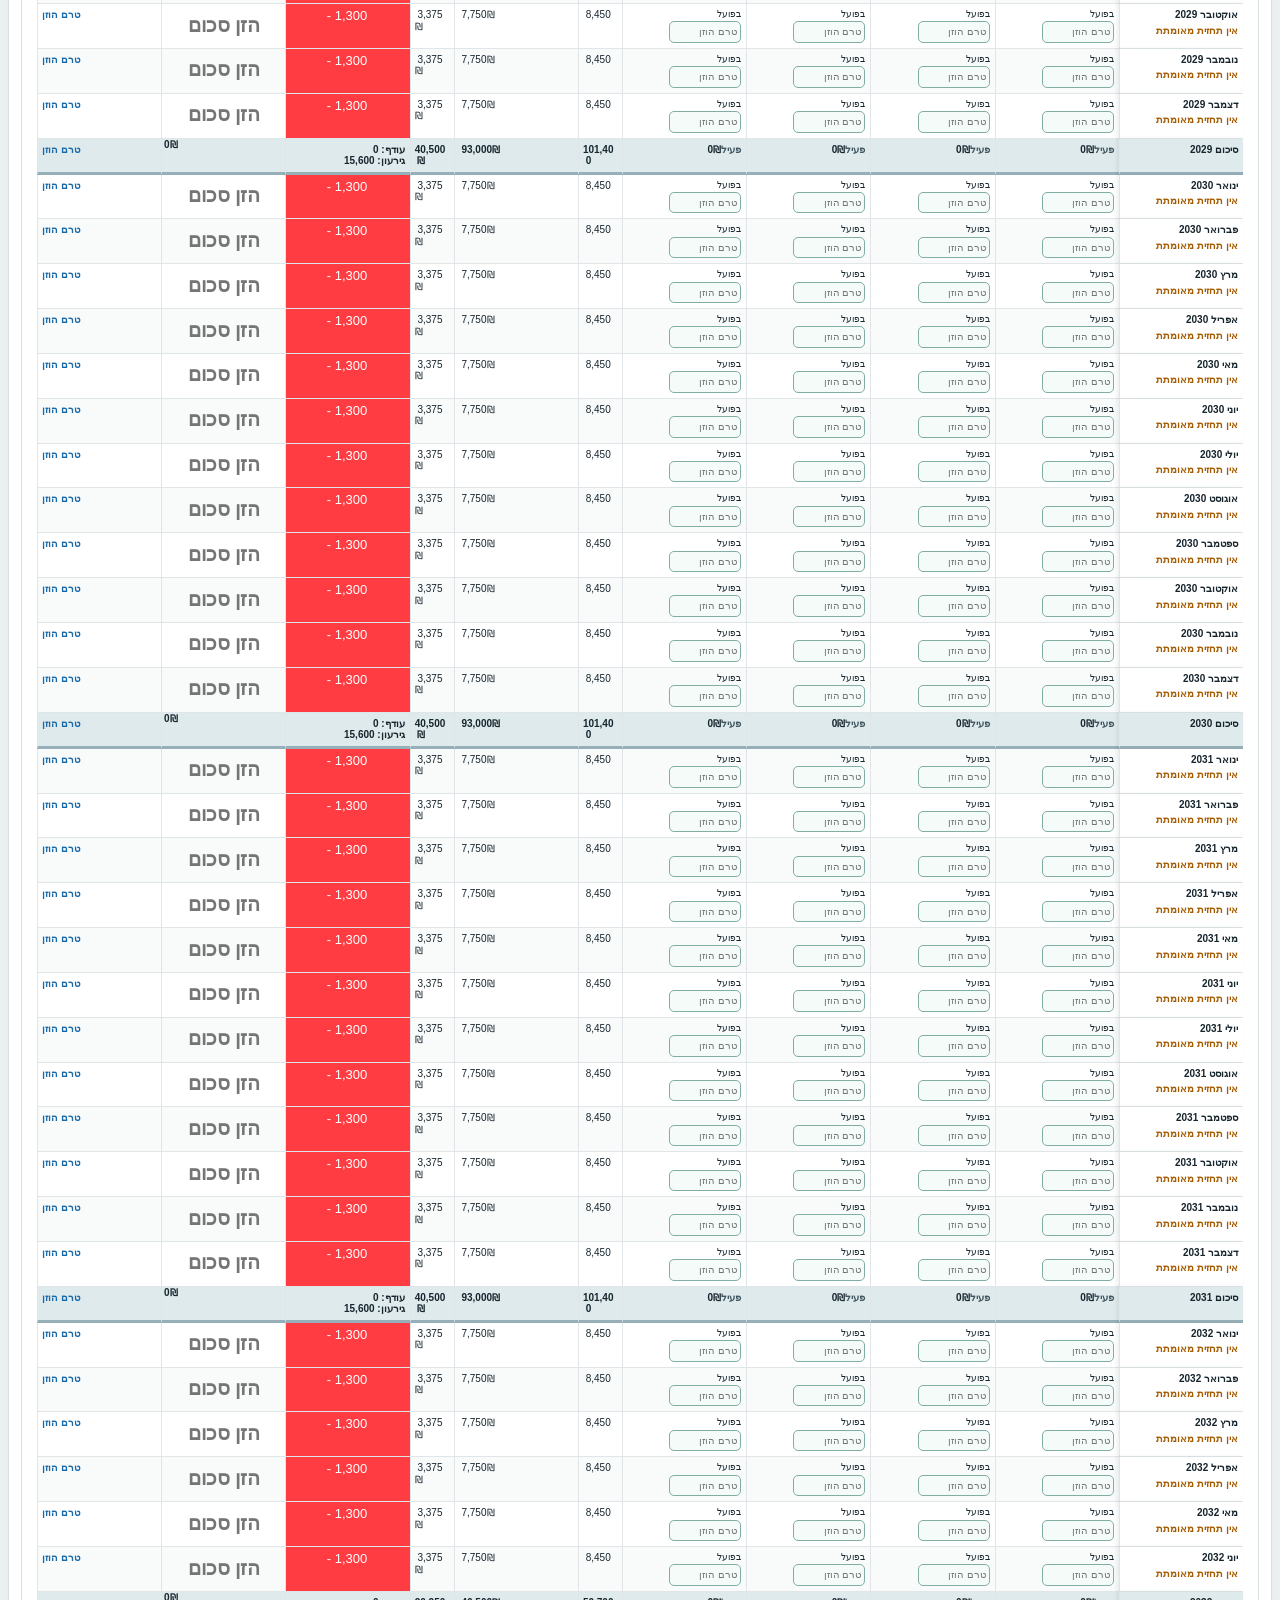
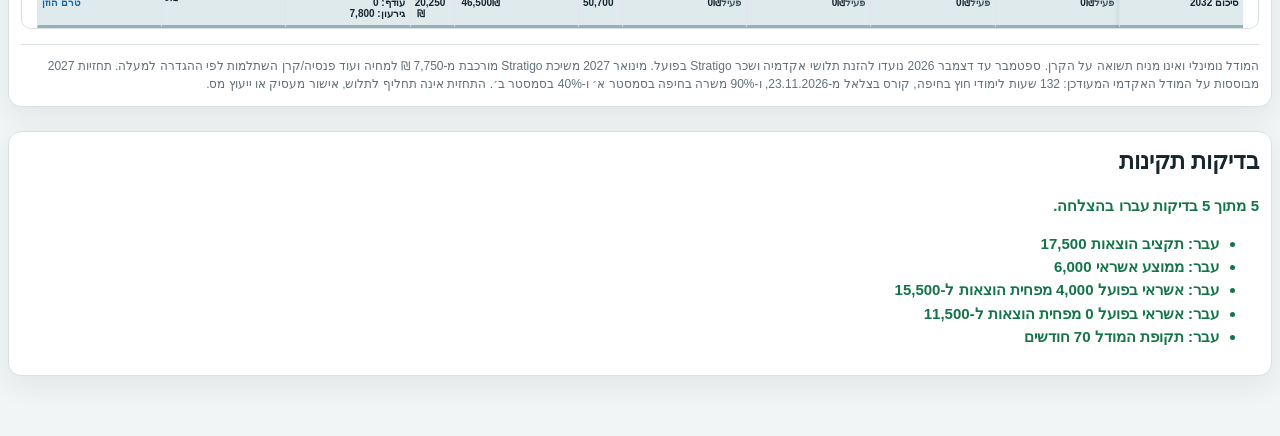
==== commit ad451427: "Ensure monthly credit card table column stays hidden even if editor script loads late" ====
--- a/financial-dashboard/index.html
+++ b/financial-dashboard/index.html
@@ -38,7 +38,7 @@
     const persist='<script>(function(){const KEY=\'eduardoFinancialDashboardV3\';let restoring=false,timer=null;function n(s){return String(s||\'\').replace(/\\s+/g,\' \').trim()}function key(el){if(el.id)return "id:"+el.id;const tr=el.closest(\'tr\');if(tr){const first=tr.querySelector(\'td,th\');const month=n((tr.dataset&&tr.dataset.month)||(first&&first.textContent)||"row");const list=Array.from(tr.querySelectorAll(\'input,select,textarea\'));return "row:"+month+"|"+el.tagName+"|"+(el.name||"")+"|"+Array.from(el.classList).sort().join(\'.\')+"|"+list.indexOf(el)}const all=Array.from(document.querySelectorAll(\'input,select,textarea\'));return "global:"+el.tagName+"|"+(el.name||"")+"|"+Array.from(el.classList).sort().join(\'.\')+"|"+all.indexOf(el)}function read(){try{return JSON.parse(localStorage.getItem(KEY)||\'{}\')}catch(e){return {}}}function write(d){try{localStorage.setItem(KEY,JSON.stringify(d));localStorage.setItem(KEY+\':last\',new Date().toISOString())}catch(e){console.error(\'finance autosave failed\',e)}}function saveOne(el){if(restoring||!el.matches(\'input,select,textarea\'))return;const d=read(),k=key(el);d[k]={v:el.type===\'checkbox\'?el.checked:el.value,type:el.type};write(d)}function saveAll(){document.querySelectorAll(\'input,select,textarea\').forEach(saveOne)}function restore(options){options=options||{};const d=read();if(!Object.keys(d).length)return;const active=document.activeElement;if(!options.force&&active&&active.matches&&active.matches(\'input,select,textarea\'))return;restoring=true;const changed=[];document.querySelectorAll(\'input,select,textarea\').forEach(function(el){if(el===active)return;const r=d[key(el)];if(!r)return;const v=r.type===\'checkbox\'?!!r.v:String(r.v==null?\'\':r.v);const cur=el.type===\'checkbox\'?el.checked:el.value;if(cur!==v){if(el.type===\'checkbox\')el.checked=v;else el.value=v;changed.push(el)}});restoring=false;if(options.notify){changed.forEach(function(el){el.dispatchEvent(new Event(\'change\',{bubbles:true}))})}}function schedule(){clearTimeout(timer);timer=setTimeout(function(){const active=document.activeElement;if(active&&active.matches&&active.matches(\'input,select,textarea\'))return;restore({notify:false})},350)}document.addEventListener(\'input\',function(e){saveOne(e.target)},true);document.addEventListener(\'change\',function(e){saveOne(e.target)},true);document.addEventListener(\'focusout\',function(){setTimeout(function(){restore({notify:false})},50)},true);window.addEventListener(\'beforeunload\',saveAll);window.addEventListener(\'pagehide\',saveAll);new MutationObserver(schedule).observe(document.documentElement,{childList:true,subtree:true});window.addEventListener(\'load\',function(){restore({force:true,notify:true});setTimeout(function(){restore({notify:false})},500)});setTimeout(function(){restore({force:true,notify:true})},50);window.financeDashboardSaveNow=saveAll})();<\/script>';
 
     text=text.replace(/<thead>[\s\S]*?<\/thead>/,header);
-    text=text.replace('</head>',compact+'</head>');
+    text=text.replace('</head>',compact+'<style>.desktop-table tbody td[data-field="creditCardActual"],.desktop-table tbody td[data-field="creditCardYearly"]{display:none!important}</style></head>');
     text=text.replace('</body>',painter+persist+'<script src="credit-panel-runtime.js?v=20261025panel2"><\/script></body>');
     // Remove the full-period snapshot section; keep the monthly calculations and saved data.
     text=text.replace(/<section\s+aria-labelledby="summary-title">[\s\S]*?<\/section>/, '');
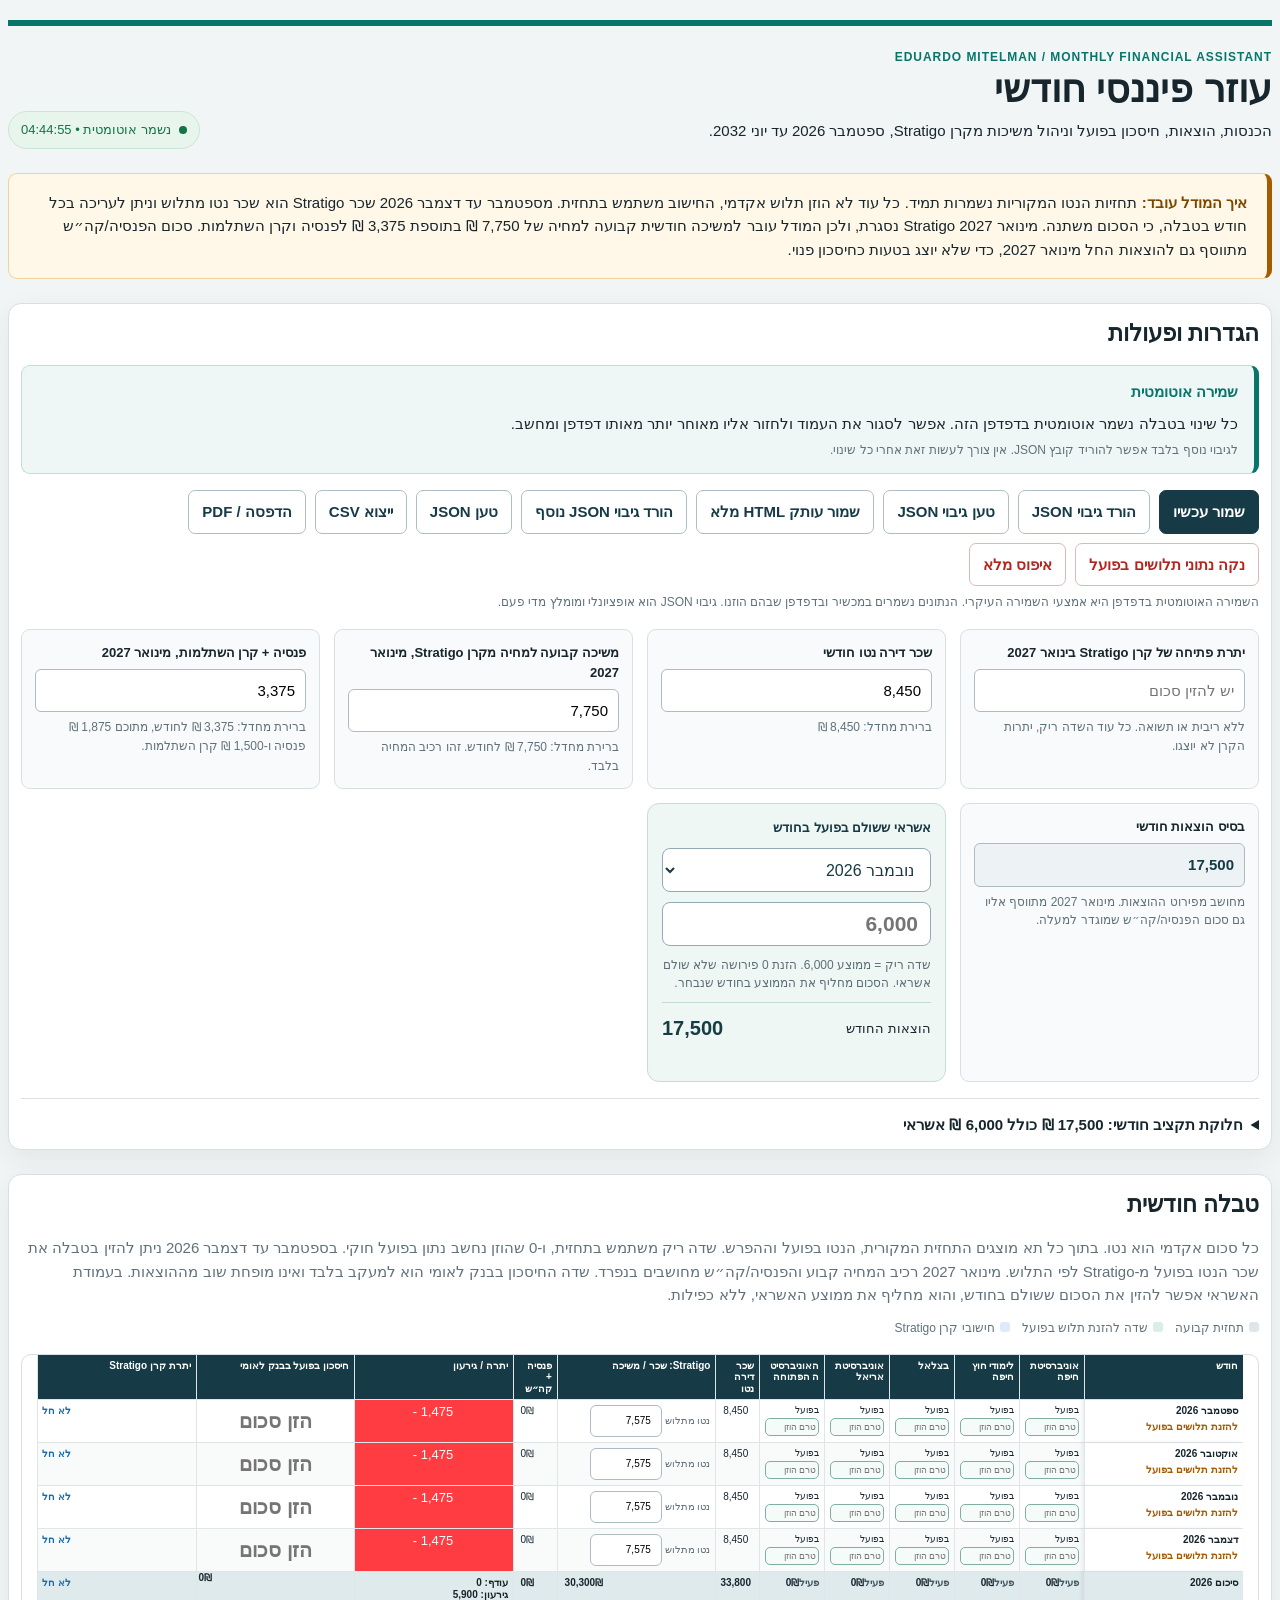
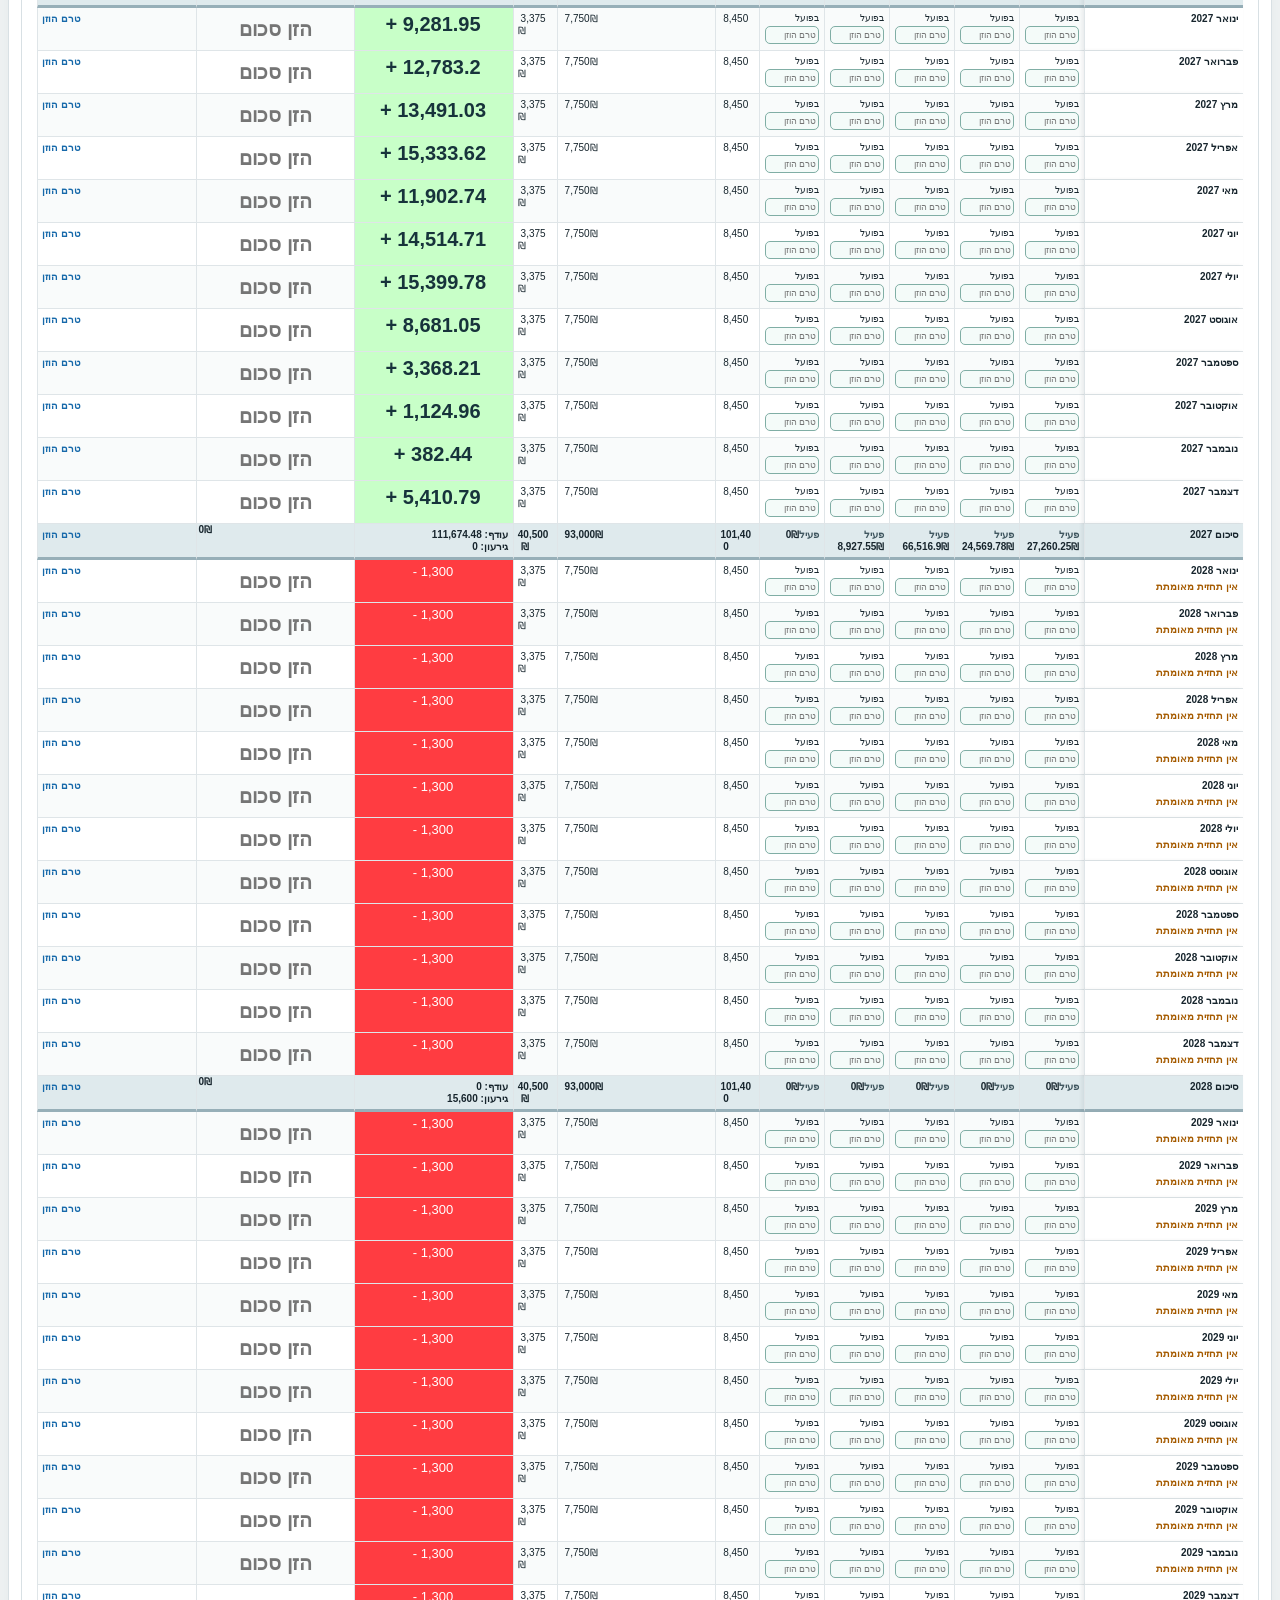
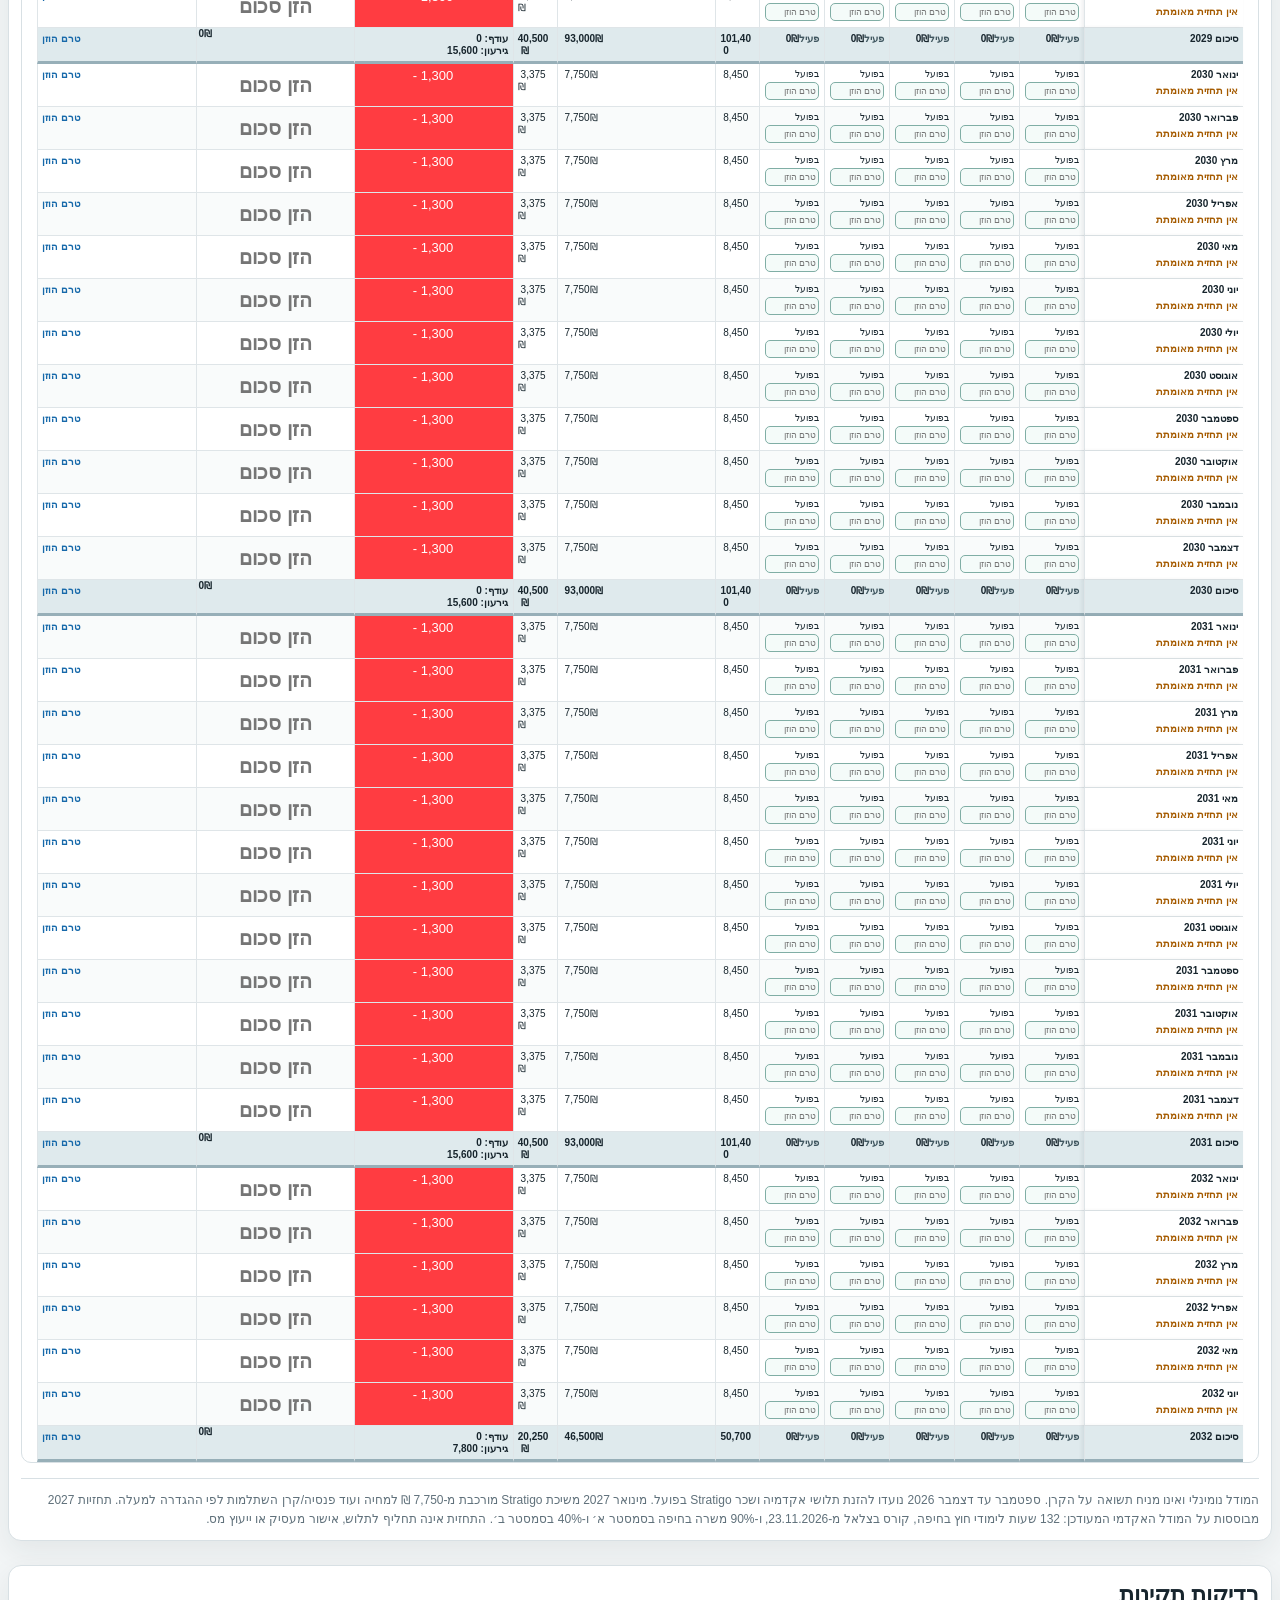
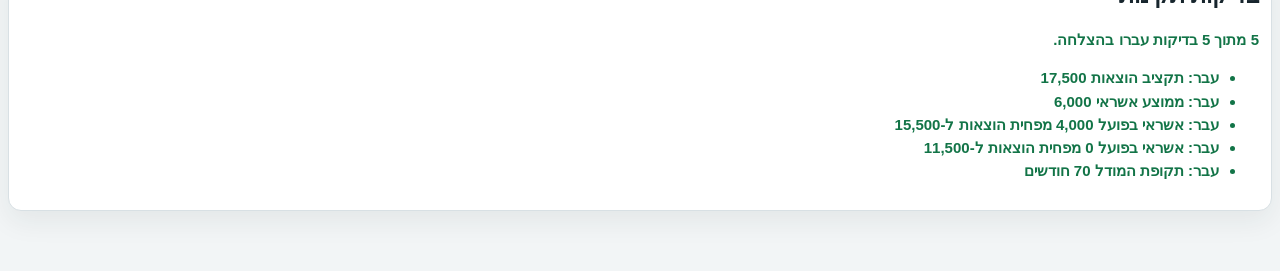
==== commit d42656ad: "Add Open University fifth academy column and narrow only academic cells; preserve other widths and c" ====
--- a/financial-dashboard/index.html
+++ b/financial-dashboard/index.html
@@ -17,6 +17,7 @@
 <script src="part06.js?v=20261012typingfix1"></script>
 <script src="part07.js?v=20261012typingfix1"></script>
 <script src="credit-card-patch.js?v=20261024fixed17500r3"></script>
+<script src="open-university-patch.js?v=20261025uni1"></script>
 
 <script>
 (async()=>{
@@ -27,13 +28,14 @@
     const ds=new DecompressionStream('gzip');
     let text=await new Response(new Blob([u]).stream().pipeThrough(ds)).text();
     if(window.applyCreditCardPatch){try{text=window.applyCreditCardPatch(text)}catch(e){console.error('Budget patch failed; loading original financial dashboard',e)}}
+    if(window.applyOpenUniversityPatch){try{text=window.applyOpenUniversityPatch(text)}catch(e){console.error('Open University patch failed',e)}}
 
 
-    const compact='<style id="compact-table-override">main{max-width:none!important;padding:20px 8px 60px!important}section{padding:12px!important}.desktop-table table{width:100%!important;min-width:980px!important;table-layout:fixed!important;font-size:10px!important}.desktop-table th,.desktop-table td{padding:5px 5px!important;line-height:1.15!important;overflow-wrap:anywhere!important;white-space:normal!important}.desktop-table thead th{position:static!important;top:auto!important;z-index:auto!important;min-width:0!important}.desktop-table thead .month-col{position:static!important}.desktop-table tbody td:nth-child(6),.desktop-table tbody td:nth-child(7),.desktop-table tbody td:nth-child(8),.desktop-table tbody td:nth-child(9),.desktop-table tbody td:nth-child(13),.desktop-table tbody td:nth-child(14),.desktop-table tbody td:nth-child(16),.desktop-table tbody td:nth-child(17),.desktop-table tbody td:nth-child(19),.desktop-table tbody td:nth-child(20),.desktop-table tbody td:nth-child(22){display:none!important}.desktop-table tbody .month-col{width:68px!important;min-width:68px!important;max-width:68px!important}.desktop-table .academy-cell{min-width:82px!important;width:82px!important}.desktop-table tbody td:nth-child(n+2):nth-child(-n+5) .line:first-child,.desktop-table tbody td:nth-child(n+2):nth-child(-n+5) .line:last-child{display:none!important}.desktop-table .academy-cell .line{display:block!important;margin:0!important}.desktop-table .academy-cell .line label{display:block!important;margin-bottom:2px!important;font-size:9px!important}.desktop-table .academy-cell .actual-input{width:100%!important;max-width:72px!important;box-sizing:border-box!important;padding:4px 3px!important}.desktop-table thead th:nth-child(6),.desktop-table tbody td:nth-child(10){width:44px!important;min-width:44px!important;max-width:44px!important}.desktop-table thead th:nth-child(8),.desktop-table tbody td:nth-child(12){width:44px!important;min-width:44px!important;max-width:44px!important}.desktop-table tbody td:nth-child(18){padding:0!important}.desktop-table tbody td:nth-child(18) .line{display:block!important;margin:0!important}.desktop-table tbody td:nth-child(18) .line span:first-child{display:none!important}.desktop-table .monthly-saving-input{display:block!important;width:100%!important;height:100%!important;min-height:42px!important;max-width:none!important;box-sizing:border-box!important;border:0!important;border-radius:0!important;padding:8px 6px!important;text-align:center!important;font-weight:800!important;background:transparent!important;color:inherit!important}.desktop-table .stratigo-input{width:72px!important;min-width:60px!important;max-width:100%!important;box-sizing:border-box!important}.desktop-table input.money-input{max-width:100%!important;box-sizing:border-box!important;font-size:10px!important}.desktop-table input.monthly-saving-input{font-size:20px!important;line-height:1!important;font-weight:800!important}.desktop-table td.saving-positive,.desktop-table td.balance-positive{background:#C8FFC8!important;color:#17333b!important}.desktop-table td.saving-negative,.desktop-table td.balance-negative{background:#FF3C41!important;color:#ffffff!important}.desktop-table td.saving-positive input,.desktop-table td.saving-negative input{background:transparent!important;color:inherit!important;-webkit-text-fill-color:currentColor!important}.desktop-table td.saving-positive input::placeholder{color:#35554f!important}.desktop-table td.saving-negative input::placeholder{color:#ffffff!important}.desktop-table tbody td:nth-child(15).balance-positive{font-size:20px!important;font-weight:800!important;line-height:1.1!important;text-align:center!important}.desktop-table tbody td:nth-child(15).balance-negative{font-size:13px!important;font-weight:400!important;line-height:1.15!important;text-align:center!important;background:#FF3C41!important;color:#ffffff!important}.desktop-table td[data-field="balanceFull"].variance-positive{background:#C8FFC8!important;color:#17333b!important;font-size:20px!important;font-weight:800!important;line-height:1.1!important;text-align:center!important}.desktop-table td[data-field="balanceFull"].variance-negative{background:#FF3C41!important;color:#ffffff!important;font-size:13px!important;font-weight:400!important;line-height:1.15!important;text-align:center!important}.table-wrap{max-height:none!important}.table-scrollbar{height:18px!important}@media(max-width:1200px) and (min-width:761px){.desktop-table table{min-width:920px!important;font-size:9px!important}.desktop-table th,.desktop-table td{padding:4px 3px!important}}</style>';
+    const compact='<style id="compact-table-override">main{max-width:none!important;padding:20px 8px 60px!important}section{padding:12px!important}.desktop-table table{width:100%!important;min-width:980px!important;table-layout:fixed!important;font-size:10px!important}.desktop-table th,.desktop-table td{padding:5px 5px!important;line-height:1.15!important;overflow-wrap:anywhere!important;white-space:normal!important}.desktop-table thead th{position:static!important;top:auto!important;z-index:auto!important;min-width:0!important}.desktop-table thead .month-col{position:static!important}.desktop-table tbody td:nth-child(7),.desktop-table tbody td:nth-child(8),.desktop-table tbody td:nth-child(9),.desktop-table tbody td:nth-child(10),.desktop-table tbody td:nth-child(14),.desktop-table tbody td:nth-child(15),.desktop-table tbody td:nth-child(17),.desktop-table tbody td:nth-child(18),.desktop-table tbody td:nth-child(20),.desktop-table tbody td:nth-child(21),.desktop-table tbody td:nth-child(23){display:none!important}.desktop-table tbody .month-col{width:68px!important;min-width:68px!important;max-width:68px!important}.desktop-table .academy-cell{min-width:82px!important;width:82px!important}.desktop-table tbody td:nth-child(n+2):nth-child(-n+6) .line:first-child,.desktop-table tbody td:nth-child(n+2):nth-child(-n+6) .line:last-child{display:none!important}.desktop-table thead th:nth-child(n+2):nth-child(-n+6){width:65px!important;min-width:65px!important;max-width:65px!important}.desktop-table tbody td:nth-child(n+2):nth-child(-n+6).academy-cell{width:65px!important;min-width:65px!important;max-width:65px!important}.desktop-table tbody td:nth-child(n+2):nth-child(-n+6) .actual-input{max-width:56px!important;padding:3px 2px!important;font-size:9px!important}.desktop-table .academy-cell .line{display:block!important;margin:0!important}.desktop-table .academy-cell .line label{display:block!important;margin-bottom:2px!important;font-size:9px!important}.desktop-table .academy-cell .actual-input{width:100%!important;max-width:72px!important;box-sizing:border-box!important;padding:4px 3px!important}.desktop-table thead th:nth-child(7),.desktop-table tbody td:nth-child(11){width:44px!important;min-width:44px!important;max-width:44px!important}.desktop-table thead th:nth-child(9),.desktop-table tbody td:nth-child(13){width:44px!important;min-width:44px!important;max-width:44px!important}.desktop-table tbody td:nth-child(19){padding:0!important}.desktop-table tbody td:nth-child(19) .line{display:block!important;margin:0!important}.desktop-table tbody td:nth-child(19) .line span:first-child{display:none!important}.desktop-table .monthly-saving-input{display:block!important;width:100%!important;height:100%!important;min-height:42px!important;max-width:none!important;box-sizing:border-box!important;border:0!important;border-radius:0!important;padding:8px 6px!important;text-align:center!important;font-weight:800!important;background:transparent!important;color:inherit!important}.desktop-table .stratigo-input{width:72px!important;min-width:60px!important;max-width:100%!important;box-sizing:border-box!important}.desktop-table input.money-input{max-width:100%!important;box-sizing:border-box!important;font-size:10px!important}.desktop-table input.monthly-saving-input{font-size:20px!important;line-height:1!important;font-weight:800!important}.desktop-table td.saving-positive,.desktop-table td.balance-positive{background:#C8FFC8!important;color:#17333b!important}.desktop-table td.saving-negative,.desktop-table td.balance-negative{background:#FF3C41!important;color:#ffffff!important}.desktop-table td.saving-positive input,.desktop-table td.saving-negative input{background:transparent!important;color:inherit!important;-webkit-text-fill-color:currentColor!important}.desktop-table td.saving-positive input::placeholder{color:#35554f!important}.desktop-table td.saving-negative input::placeholder{color:#ffffff!important}.desktop-table tbody td:nth-child(16).balance-positive{font-size:20px!important;font-weight:800!important;line-height:1.1!important;text-align:center!important}.desktop-table tbody td:nth-child(16).balance-negative{font-size:13px!important;font-weight:400!important;line-height:1.15!important;text-align:center!important;background:#FF3C41!important;color:#ffffff!important}.desktop-table td[data-field="balanceFull"].variance-positive{background:#C8FFC8!important;color:#17333b!important;font-size:20px!important;font-weight:800!important;line-height:1.1!important;text-align:center!important}.desktop-table td[data-field="balanceFull"].variance-negative{background:#FF3C41!important;color:#ffffff!important;font-size:13px!important;font-weight:400!important;line-height:1.15!important;text-align:center!important}.table-wrap{max-height:none!important}.table-scrollbar{height:18px!important}@media(max-width:1200px) and (min-width:761px){.desktop-table table{min-width:920px!important;font-size:9px!important}.desktop-table th,.desktop-table td{padding:4px 3px!important}}</style>';
 
-    const header='<thead><tr><th class="month-col">חודש</th><th>אוניברסיטת חיפה</th><th>לימודי חוץ חיפה</th><th>בצלאל</th><th>אוניברסיטת אריאל</th><th>שכר דירה נטו</th><th>Stratigo: שכר / משיכה</th><th>פנסיה + קה״ש</th><th>יתרה / גירעון</th><th>חיסכון בפועל בבנק לאומי</th><th>יתרת קרן Stratigo</th></tr></thead>';
+    const header='<thead><tr><th class="month-col">חודש</th><th>אוניברסיטת חיפה</th><th>לימודי חוץ חיפה</th><th>בצלאל</th><th>אוניברסיטת אריאל</th><th>האוניברסיטה הפתוחה</th><th>שכר דירה נטו</th><th>Stratigo: שכר / משיכה</th><th>פנסיה + קה״ש</th><th>יתרה / גירעון</th><th>חיסכון בפועל בבנק לאומי</th><th>יתרת קרן Stratigo</th></tr></thead>';
 
-    const painter='<script>(function(){function num(v){if(v==null)return NaN;var s=String(v).trim();if(!s)return NaN;s=s.replace(/[−–﹣－]/g,\'-\').replace(/₪/g,\'\').replace(/\\s/g,\'\').replace(/,/g,\'\');var m=s.match(/[+-]?\\d+(?:\\.\\d+)?/);return m?Number(m[0]):NaN}function stripNis(el){if(!el)return;var w=document.createTreeWalker(el,NodeFilter.SHOW_TEXT);var n;while(n=w.nextNode()){if(n.parentElement&&/^(SCRIPT|STYLE)$/.test(n.parentElement.tagName))continue;if(n.nodeValue.indexOf(\'₪\')>-1)n.nodeValue=n.nodeValue.replace(/₪/g,\'\')}}function paintSaving(input){var td=input.closest(\'td\');if(!td)return;td.classList.remove(\'saving-positive\',\'saving-negative\');var v=num(input.value);if(Number.isFinite(v)){if(v>0)td.classList.add(\'saving-positive\');else if(v<0)td.classList.add(\'saving-negative\')}}function paintBalance(td){if(!td)return;td.classList.remove(\'balance-positive\',\'balance-negative\');if(td.classList.contains(\'variance-positive\'))td.classList.add(\'balance-positive\');else if(td.classList.contains(\'variance-negative\'))td.classList.add(\'balance-negative\')}function paintAll(){document.querySelectorAll(\'.monthly-saving-input\').forEach(paintSaving);document.querySelectorAll(\'.desktop-table tbody tr\').forEach(function(tr){var cells=tr.children;stripNis(cells[9]);stripNis(cells[14]);paintBalance(cells[14])})}document.addEventListener(\'input\',function(e){if(e.target&&e.target.matches(\'.monthly-saving-input\'))paintSaving(e.target)},true);document.addEventListener(\'change\',function(){setTimeout(paintAll,0)},true);var obs=new MutationObserver(function(){paintAll()});window.addEventListener(\'load\',function(){var body=document.getElementById(\'monthly-body\');if(body)obs.observe(body,{childList:true,subtree:true,characterData:true});paintAll()});setTimeout(paintAll,50)})();<\/script>';
+    const painter='<script>(function(){function num(v){if(v==null)return NaN;var s=String(v).trim();if(!s)return NaN;s=s.replace(/[−–﹣－]/g,\'-\').replace(/₪/g,\'\').replace(/\\s/g,\'\').replace(/,/g,\'\');var m=s.match(/[+-]?\\d+(?:\\.\\d+)?/);return m?Number(m[0]):NaN}function stripNis(el){if(!el)return;var w=document.createTreeWalker(el,NodeFilter.SHOW_TEXT);var n;while(n=w.nextNode()){if(n.parentElement&&/^(SCRIPT|STYLE)$/.test(n.parentElement.tagName))continue;if(n.nodeValue.indexOf(\'₪\')>-1)n.nodeValue=n.nodeValue.replace(/₪/g,\'\')}}function paintSaving(input){var td=input.closest(\'td\');if(!td)return;td.classList.remove(\'saving-positive\',\'saving-negative\');var v=num(input.value);if(Number.isFinite(v)){if(v>0)td.classList.add(\'saving-positive\');else if(v<0)td.classList.add(\'saving-negative\')}}function paintBalance(td){if(!td)return;td.classList.remove(\'balance-positive\',\'balance-negative\');if(td.classList.contains(\'variance-positive\'))td.classList.add(\'balance-positive\');else if(td.classList.contains(\'variance-negative\'))td.classList.add(\'balance-negative\')}function paintAll(){document.querySelectorAll(\'.monthly-saving-input\').forEach(paintSaving);document.querySelectorAll(\'.desktop-table tbody tr\').forEach(function(tr){var cells=tr.children;stripNis(cells[10]);stripNis(cells[15]);paintBalance(cells[15])})}document.addEventListener(\'input\',function(e){if(e.target&&e.target.matches(\'.monthly-saving-input\'))paintSaving(e.target)},true);document.addEventListener(\'change\',function(){setTimeout(paintAll,0)},true);var obs=new MutationObserver(function(){paintAll()});window.addEventListener(\'load\',function(){var body=document.getElementById(\'monthly-body\');if(body)obs.observe(body,{childList:true,subtree:true,characterData:true});paintAll()});setTimeout(paintAll,50)})();<\/script>';
 
     const persist='<script>(function(){const KEY=\'eduardoFinancialDashboardV3\';let restoring=false,timer=null;function n(s){return String(s||\'\').replace(/\\s+/g,\' \').trim()}function key(el){if(el.id)return "id:"+el.id;const tr=el.closest(\'tr\');if(tr){const first=tr.querySelector(\'td,th\');const month=n((tr.dataset&&tr.dataset.month)||(first&&first.textContent)||"row");const list=Array.from(tr.querySelectorAll(\'input,select,textarea\'));return "row:"+month+"|"+el.tagName+"|"+(el.name||"")+"|"+Array.from(el.classList).sort().join(\'.\')+"|"+list.indexOf(el)}const all=Array.from(document.querySelectorAll(\'input,select,textarea\'));return "global:"+el.tagName+"|"+(el.name||"")+"|"+Array.from(el.classList).sort().join(\'.\')+"|"+all.indexOf(el)}function read(){try{return JSON.parse(localStorage.getItem(KEY)||\'{}\')}catch(e){return {}}}function write(d){try{localStorage.setItem(KEY,JSON.stringify(d));localStorage.setItem(KEY+\':last\',new Date().toISOString())}catch(e){console.error(\'finance autosave failed\',e)}}function saveOne(el){if(restoring||!el.matches(\'input,select,textarea\'))return;const d=read(),k=key(el);d[k]={v:el.type===\'checkbox\'?el.checked:el.value,type:el.type};write(d)}function saveAll(){document.querySelectorAll(\'input,select,textarea\').forEach(saveOne)}function restore(options){options=options||{};const d=read();if(!Object.keys(d).length)return;const active=document.activeElement;if(!options.force&&active&&active.matches&&active.matches(\'input,select,textarea\'))return;restoring=true;const changed=[];document.querySelectorAll(\'input,select,textarea\').forEach(function(el){if(el===active)return;const r=d[key(el)];if(!r)return;const v=r.type===\'checkbox\'?!!r.v:String(r.v==null?\'\':r.v);const cur=el.type===\'checkbox\'?el.checked:el.value;if(cur!==v){if(el.type===\'checkbox\')el.checked=v;else el.value=v;changed.push(el)}});restoring=false;if(options.notify){changed.forEach(function(el){el.dispatchEvent(new Event(\'change\',{bubbles:true}))})}}function schedule(){clearTimeout(timer);timer=setTimeout(function(){const active=document.activeElement;if(active&&active.matches&&active.matches(\'input,select,textarea\'))return;restore({notify:false})},350)}document.addEventListener(\'input\',function(e){saveOne(e.target)},true);document.addEventListener(\'change\',function(e){saveOne(e.target)},true);document.addEventListener(\'focusout\',function(){setTimeout(function(){restore({notify:false})},50)},true);window.addEventListener(\'beforeunload\',saveAll);window.addEventListener(\'pagehide\',saveAll);new MutationObserver(schedule).observe(document.documentElement,{childList:true,subtree:true});window.addEventListener(\'load\',function(){restore({force:true,notify:true});setTimeout(function(){restore({notify:false})},500)});setTimeout(function(){restore({force:true,notify:true})},50);window.financeDashboardSaveNow=saveAll})();<\/script>';
 
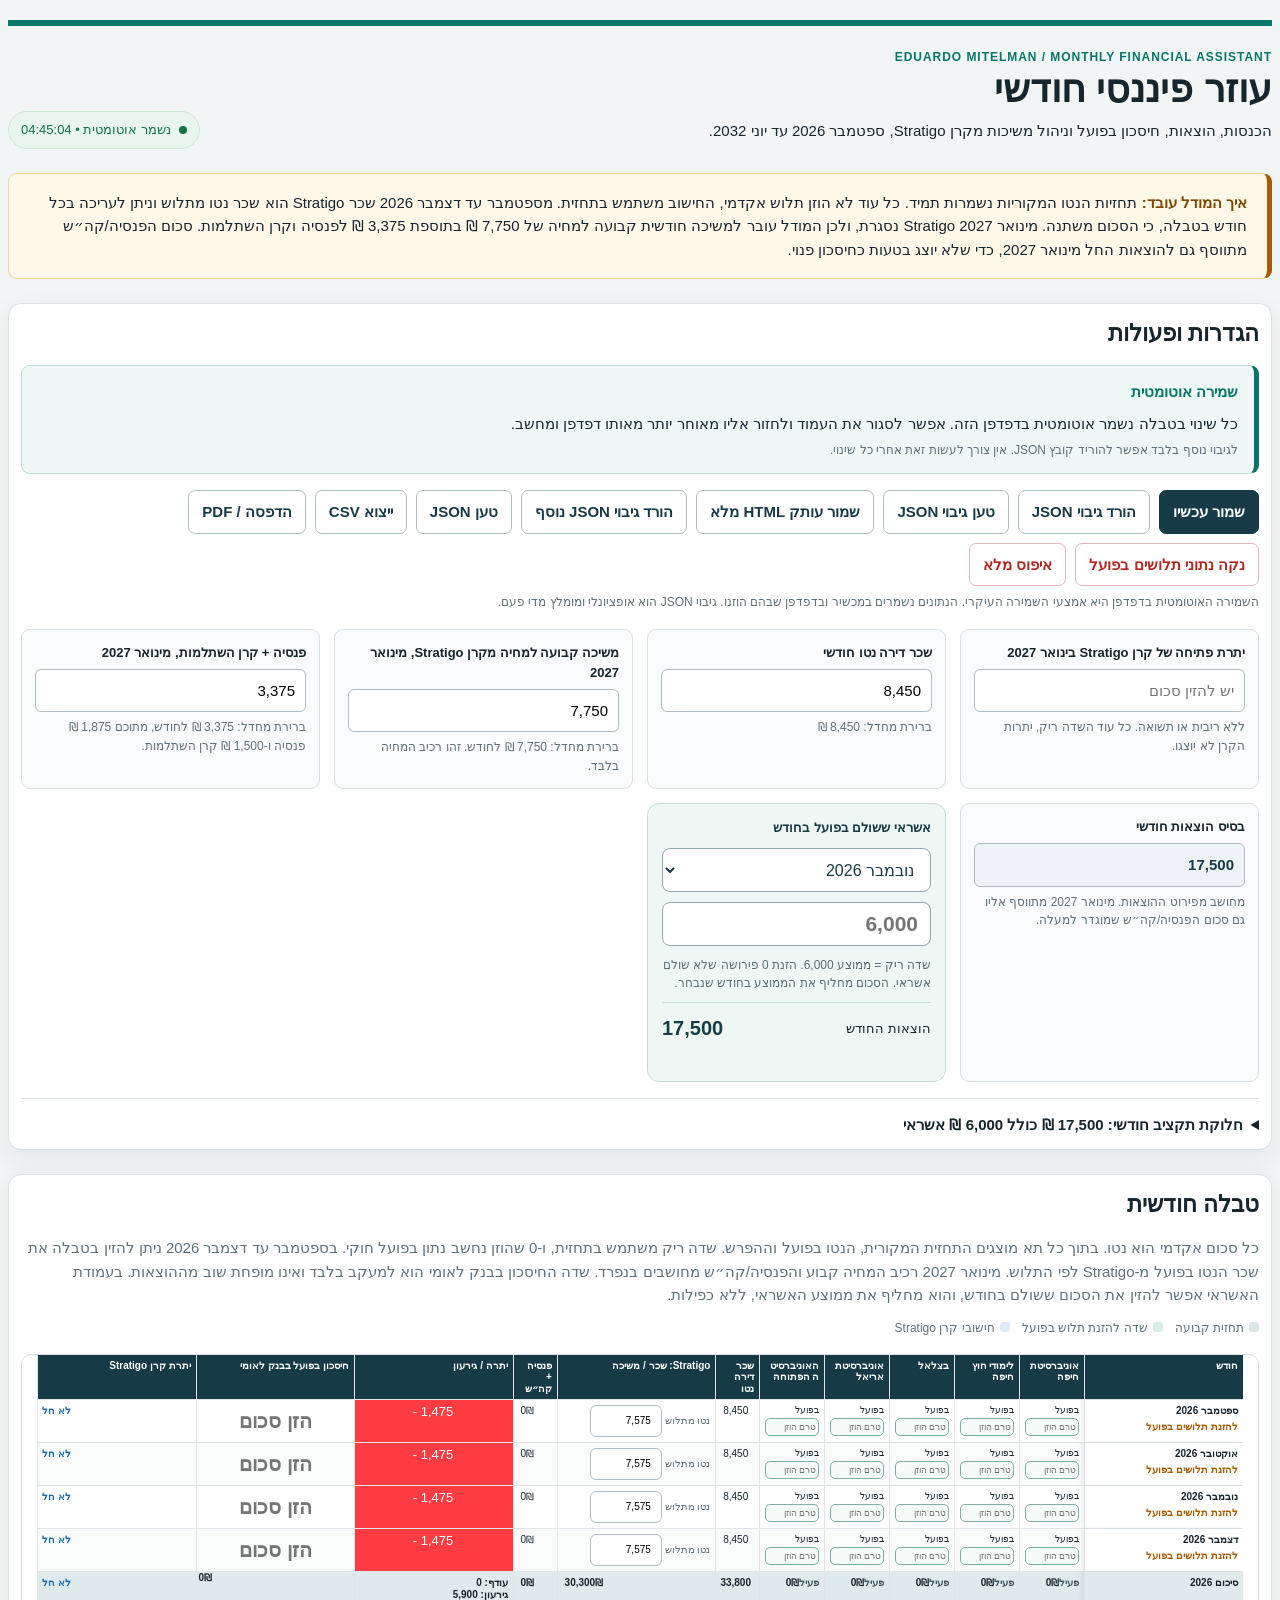
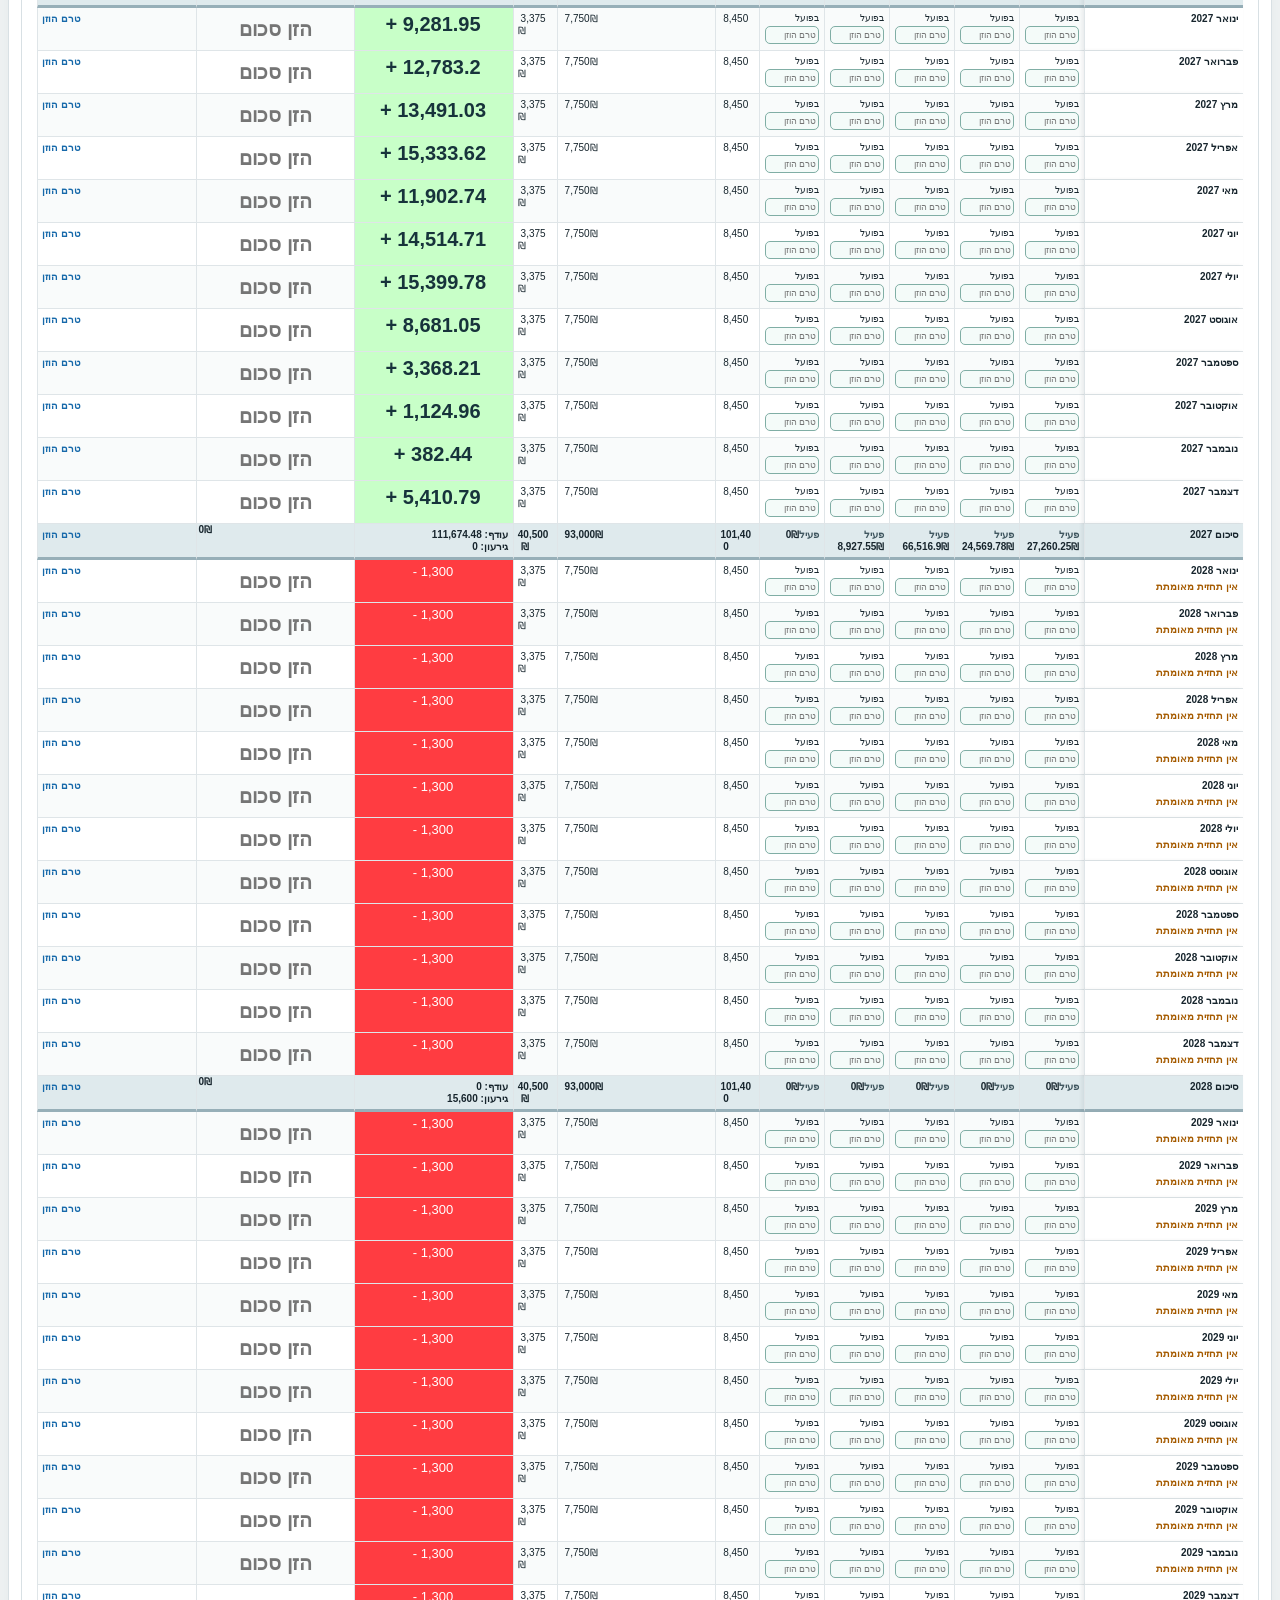
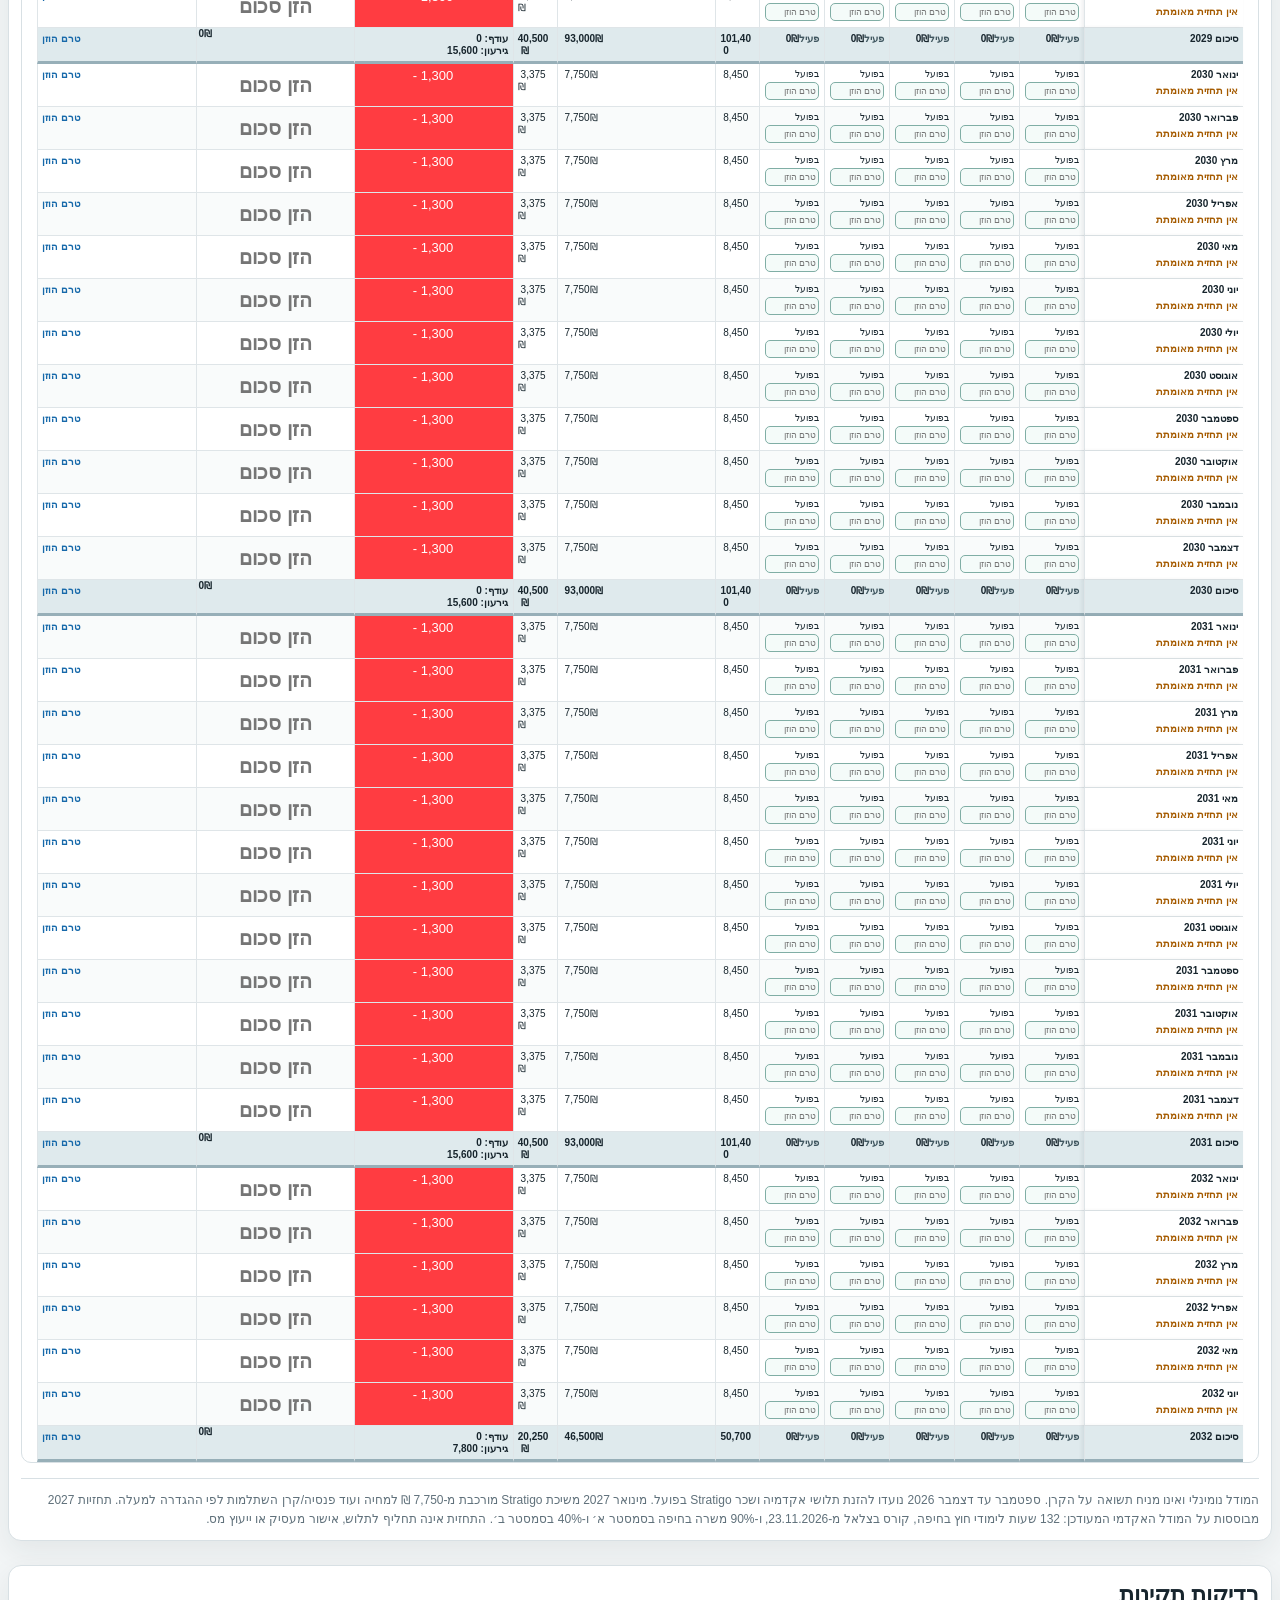
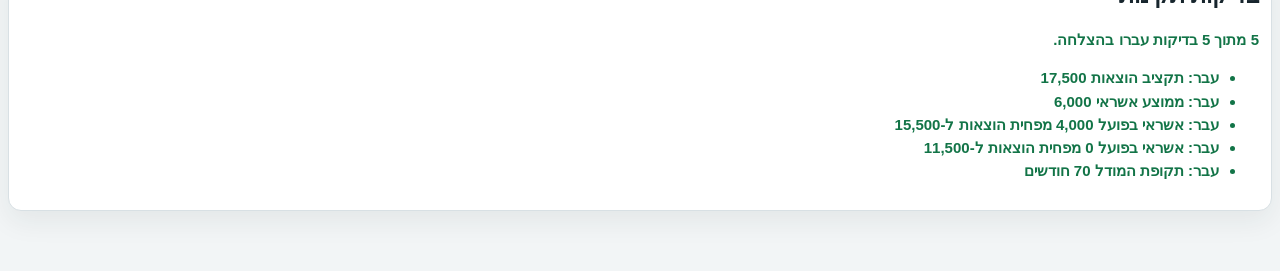
==== commit 4787616f: "Lock all five academic income columns to equal 65px widths; leave other columns unchanged" ====
--- a/financial-dashboard/index.html
+++ b/financial-dashboard/index.html
@@ -31,7 +31,7 @@
     if(window.applyOpenUniversityPatch){try{text=window.applyOpenUniversityPatch(text)}catch(e){console.error('Open University patch failed',e)}}
 
 
-    const compact='<style id="compact-table-override">main{max-width:none!important;padding:20px 8px 60px!important}section{padding:12px!important}.desktop-table table{width:100%!important;min-width:980px!important;table-layout:fixed!important;font-size:10px!important}.desktop-table th,.desktop-table td{padding:5px 5px!important;line-height:1.15!important;overflow-wrap:anywhere!important;white-space:normal!important}.desktop-table thead th{position:static!important;top:auto!important;z-index:auto!important;min-width:0!important}.desktop-table thead .month-col{position:static!important}.desktop-table tbody td:nth-child(7),.desktop-table tbody td:nth-child(8),.desktop-table tbody td:nth-child(9),.desktop-table tbody td:nth-child(10),.desktop-table tbody td:nth-child(14),.desktop-table tbody td:nth-child(15),.desktop-table tbody td:nth-child(17),.desktop-table tbody td:nth-child(18),.desktop-table tbody td:nth-child(20),.desktop-table tbody td:nth-child(21),.desktop-table tbody td:nth-child(23){display:none!important}.desktop-table tbody .month-col{width:68px!important;min-width:68px!important;max-width:68px!important}.desktop-table .academy-cell{min-width:82px!important;width:82px!important}.desktop-table tbody td:nth-child(n+2):nth-child(-n+6) .line:first-child,.desktop-table tbody td:nth-child(n+2):nth-child(-n+6) .line:last-child{display:none!important}.desktop-table thead th:nth-child(n+2):nth-child(-n+6){width:65px!important;min-width:65px!important;max-width:65px!important}.desktop-table tbody td:nth-child(n+2):nth-child(-n+6).academy-cell{width:65px!important;min-width:65px!important;max-width:65px!important}.desktop-table tbody td:nth-child(n+2):nth-child(-n+6) .actual-input{max-width:56px!important;padding:3px 2px!important;font-size:9px!important}.desktop-table .academy-cell .line{display:block!important;margin:0!important}.desktop-table .academy-cell .line label{display:block!important;margin-bottom:2px!important;font-size:9px!important}.desktop-table .academy-cell .actual-input{width:100%!important;max-width:72px!important;box-sizing:border-box!important;padding:4px 3px!important}.desktop-table thead th:nth-child(7),.desktop-table tbody td:nth-child(11){width:44px!important;min-width:44px!important;max-width:44px!important}.desktop-table thead th:nth-child(9),.desktop-table tbody td:nth-child(13){width:44px!important;min-width:44px!important;max-width:44px!important}.desktop-table tbody td:nth-child(19){padding:0!important}.desktop-table tbody td:nth-child(19) .line{display:block!important;margin:0!important}.desktop-table tbody td:nth-child(19) .line span:first-child{display:none!important}.desktop-table .monthly-saving-input{display:block!important;width:100%!important;height:100%!important;min-height:42px!important;max-width:none!important;box-sizing:border-box!important;border:0!important;border-radius:0!important;padding:8px 6px!important;text-align:center!important;font-weight:800!important;background:transparent!important;color:inherit!important}.desktop-table .stratigo-input{width:72px!important;min-width:60px!important;max-width:100%!important;box-sizing:border-box!important}.desktop-table input.money-input{max-width:100%!important;box-sizing:border-box!important;font-size:10px!important}.desktop-table input.monthly-saving-input{font-size:20px!important;line-height:1!important;font-weight:800!important}.desktop-table td.saving-positive,.desktop-table td.balance-positive{background:#C8FFC8!important;color:#17333b!important}.desktop-table td.saving-negative,.desktop-table td.balance-negative{background:#FF3C41!important;color:#ffffff!important}.desktop-table td.saving-positive input,.desktop-table td.saving-negative input{background:transparent!important;color:inherit!important;-webkit-text-fill-color:currentColor!important}.desktop-table td.saving-positive input::placeholder{color:#35554f!important}.desktop-table td.saving-negative input::placeholder{color:#ffffff!important}.desktop-table tbody td:nth-child(16).balance-positive{font-size:20px!important;font-weight:800!important;line-height:1.1!important;text-align:center!important}.desktop-table tbody td:nth-child(16).balance-negative{font-size:13px!important;font-weight:400!important;line-height:1.15!important;text-align:center!important;background:#FF3C41!important;color:#ffffff!important}.desktop-table td[data-field="balanceFull"].variance-positive{background:#C8FFC8!important;color:#17333b!important;font-size:20px!important;font-weight:800!important;line-height:1.1!important;text-align:center!important}.desktop-table td[data-field="balanceFull"].variance-negative{background:#FF3C41!important;color:#ffffff!important;font-size:13px!important;font-weight:400!important;line-height:1.15!important;text-align:center!important}.table-wrap{max-height:none!important}.table-scrollbar{height:18px!important}@media(max-width:1200px) and (min-width:761px){.desktop-table table{min-width:920px!important;font-size:9px!important}.desktop-table th,.desktop-table td{padding:4px 3px!important}}</style>';
+    const compact='<style id="compact-table-override">main{max-width:none!important;padding:20px 8px 60px!important}section{padding:12px!important}.desktop-table table{width:100%!important;min-width:980px!important;table-layout:fixed!important;font-size:10px!important}.desktop-table th,.desktop-table td{padding:5px 5px!important;line-height:1.15!important;overflow-wrap:anywhere!important;white-space:normal!important}.desktop-table thead th{position:static!important;top:auto!important;z-index:auto!important;min-width:0!important}.desktop-table thead .month-col{position:static!important}.desktop-table tbody td:nth-child(7),.desktop-table tbody td:nth-child(8),.desktop-table tbody td:nth-child(9),.desktop-table tbody td:nth-child(10),.desktop-table tbody td:nth-child(14),.desktop-table tbody td:nth-child(15),.desktop-table tbody td:nth-child(17),.desktop-table tbody td:nth-child(18),.desktop-table tbody td:nth-child(20),.desktop-table tbody td:nth-child(21),.desktop-table tbody td:nth-child(23){display:none!important}.desktop-table tbody .month-col{width:68px!important;min-width:68px!important;max-width:68px!important}.desktop-table .academy-cell{min-width:82px!important;width:82px!important}.desktop-table tbody td:nth-child(n+2):nth-child(-n+6) .line:first-child,.desktop-table tbody td:nth-child(n+2):nth-child(-n+6) .line:last-child{display:none!important}.desktop-table thead th:nth-child(n+2):nth-child(-n+6){width:65px!important;min-width:65px!important;max-width:65px!important}.desktop-table tbody td:nth-child(n+2):nth-child(-n+6).academy-cell{width:65px!important;min-width:65px!important;max-width:65px!important}.desktop-table tbody td:nth-child(n+2):nth-child(-n+6) .actual-input{max-width:56px!important;padding:3px 2px!important;font-size:9px!important}.desktop-table thead tr th:nth-child(n+2):nth-child(-n+6),.desktop-table tbody tr td.academy-cell:nth-child(n+2):nth-child(-n+6){box-sizing:border-box!important;width:65px!important;min-width:65px!important;max-width:65px!important;overflow-wrap:anywhere!important}.desktop-table tbody tr td.academy-cell:nth-child(n+2):nth-child(-n+6) .actual-input{box-sizing:border-box!important;width:100%!important;max-width:56px!important;min-width:0!important}.desktop-table .academy-cell .line{display:block!important;margin:0!important}.desktop-table .academy-cell .line label{display:block!important;margin-bottom:2px!important;font-size:9px!important}.desktop-table .academy-cell .actual-input{width:100%!important;max-width:72px!important;box-sizing:border-box!important;padding:4px 3px!important}.desktop-table thead th:nth-child(7),.desktop-table tbody td:nth-child(11){width:44px!important;min-width:44px!important;max-width:44px!important}.desktop-table thead th:nth-child(9),.desktop-table tbody td:nth-child(13){width:44px!important;min-width:44px!important;max-width:44px!important}.desktop-table tbody td:nth-child(19){padding:0!important}.desktop-table tbody td:nth-child(19) .line{display:block!important;margin:0!important}.desktop-table tbody td:nth-child(19) .line span:first-child{display:none!important}.desktop-table .monthly-saving-input{display:block!important;width:100%!important;height:100%!important;min-height:42px!important;max-width:none!important;box-sizing:border-box!important;border:0!important;border-radius:0!important;padding:8px 6px!important;text-align:center!important;font-weight:800!important;background:transparent!important;color:inherit!important}.desktop-table .stratigo-input{width:72px!important;min-width:60px!important;max-width:100%!important;box-sizing:border-box!important}.desktop-table input.money-input{max-width:100%!important;box-sizing:border-box!important;font-size:10px!important}.desktop-table input.monthly-saving-input{font-size:20px!important;line-height:1!important;font-weight:800!important}.desktop-table td.saving-positive,.desktop-table td.balance-positive{background:#C8FFC8!important;color:#17333b!important}.desktop-table td.saving-negative,.desktop-table td.balance-negative{background:#FF3C41!important;color:#ffffff!important}.desktop-table td.saving-positive input,.desktop-table td.saving-negative input{background:transparent!important;color:inherit!important;-webkit-text-fill-color:currentColor!important}.desktop-table td.saving-positive input::placeholder{color:#35554f!important}.desktop-table td.saving-negative input::placeholder{color:#ffffff!important}.desktop-table tbody td:nth-child(16).balance-positive{font-size:20px!important;font-weight:800!important;line-height:1.1!important;text-align:center!important}.desktop-table tbody td:nth-child(16).balance-negative{font-size:13px!important;font-weight:400!important;line-height:1.15!important;text-align:center!important;background:#FF3C41!important;color:#ffffff!important}.desktop-table td[data-field="balanceFull"].variance-positive{background:#C8FFC8!important;color:#17333b!important;font-size:20px!important;font-weight:800!important;line-height:1.1!important;text-align:center!important}.desktop-table td[data-field="balanceFull"].variance-negative{background:#FF3C41!important;color:#ffffff!important;font-size:13px!important;font-weight:400!important;line-height:1.15!important;text-align:center!important}.table-wrap{max-height:none!important}.table-scrollbar{height:18px!important}@media(max-width:1200px) and (min-width:761px){.desktop-table table{min-width:920px!important;font-size:9px!important}.desktop-table th,.desktop-table td{padding:4px 3px!important}}</style>';
 
     const header='<thead><tr><th class="month-col">חודש</th><th>אוניברסיטת חיפה</th><th>לימודי חוץ חיפה</th><th>בצלאל</th><th>אוניברסיטת אריאל</th><th>האוניברסיטה הפתוחה</th><th>שכר דירה נטו</th><th>Stratigo: שכר / משיכה</th><th>פנסיה + קה״ש</th><th>יתרה / גירעון</th><th>חיסכון בפועל בבנק לאומי</th><th>יתרת קרן Stratigo</th></tr></thead>';
 
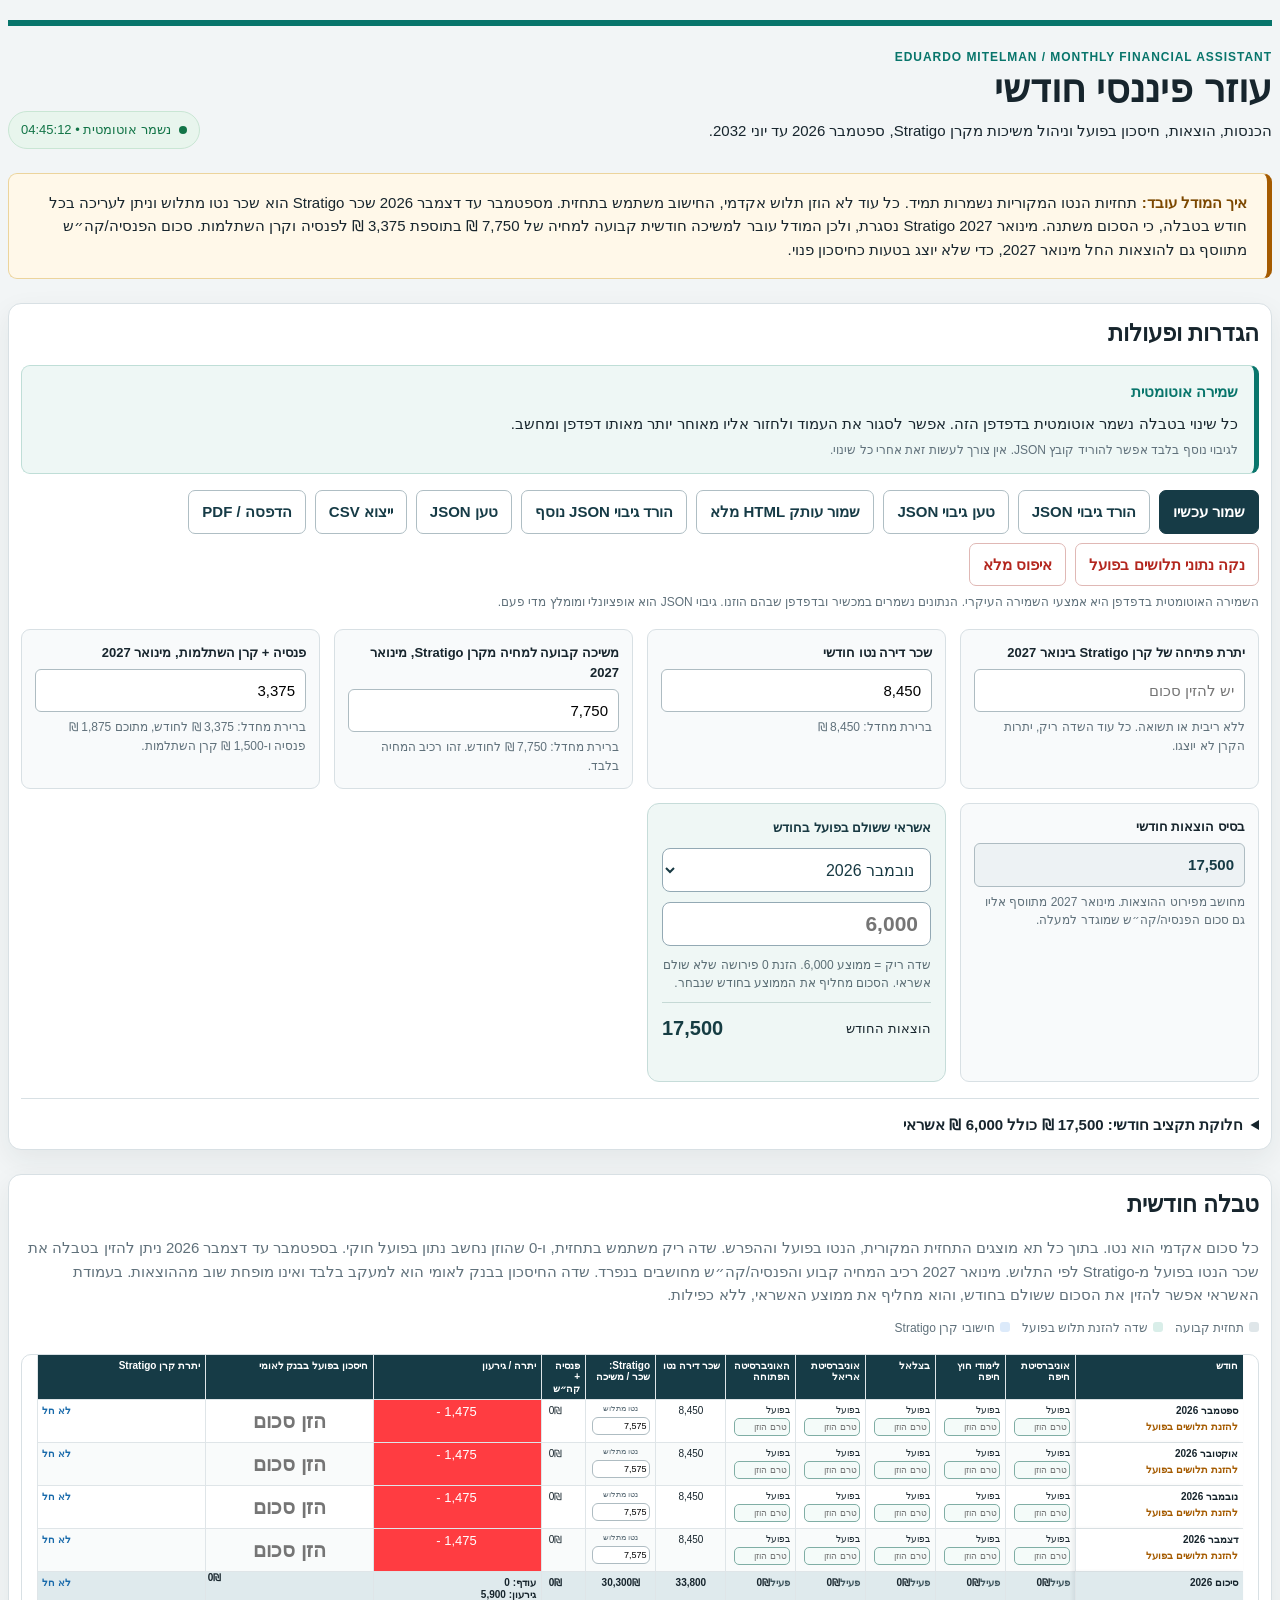
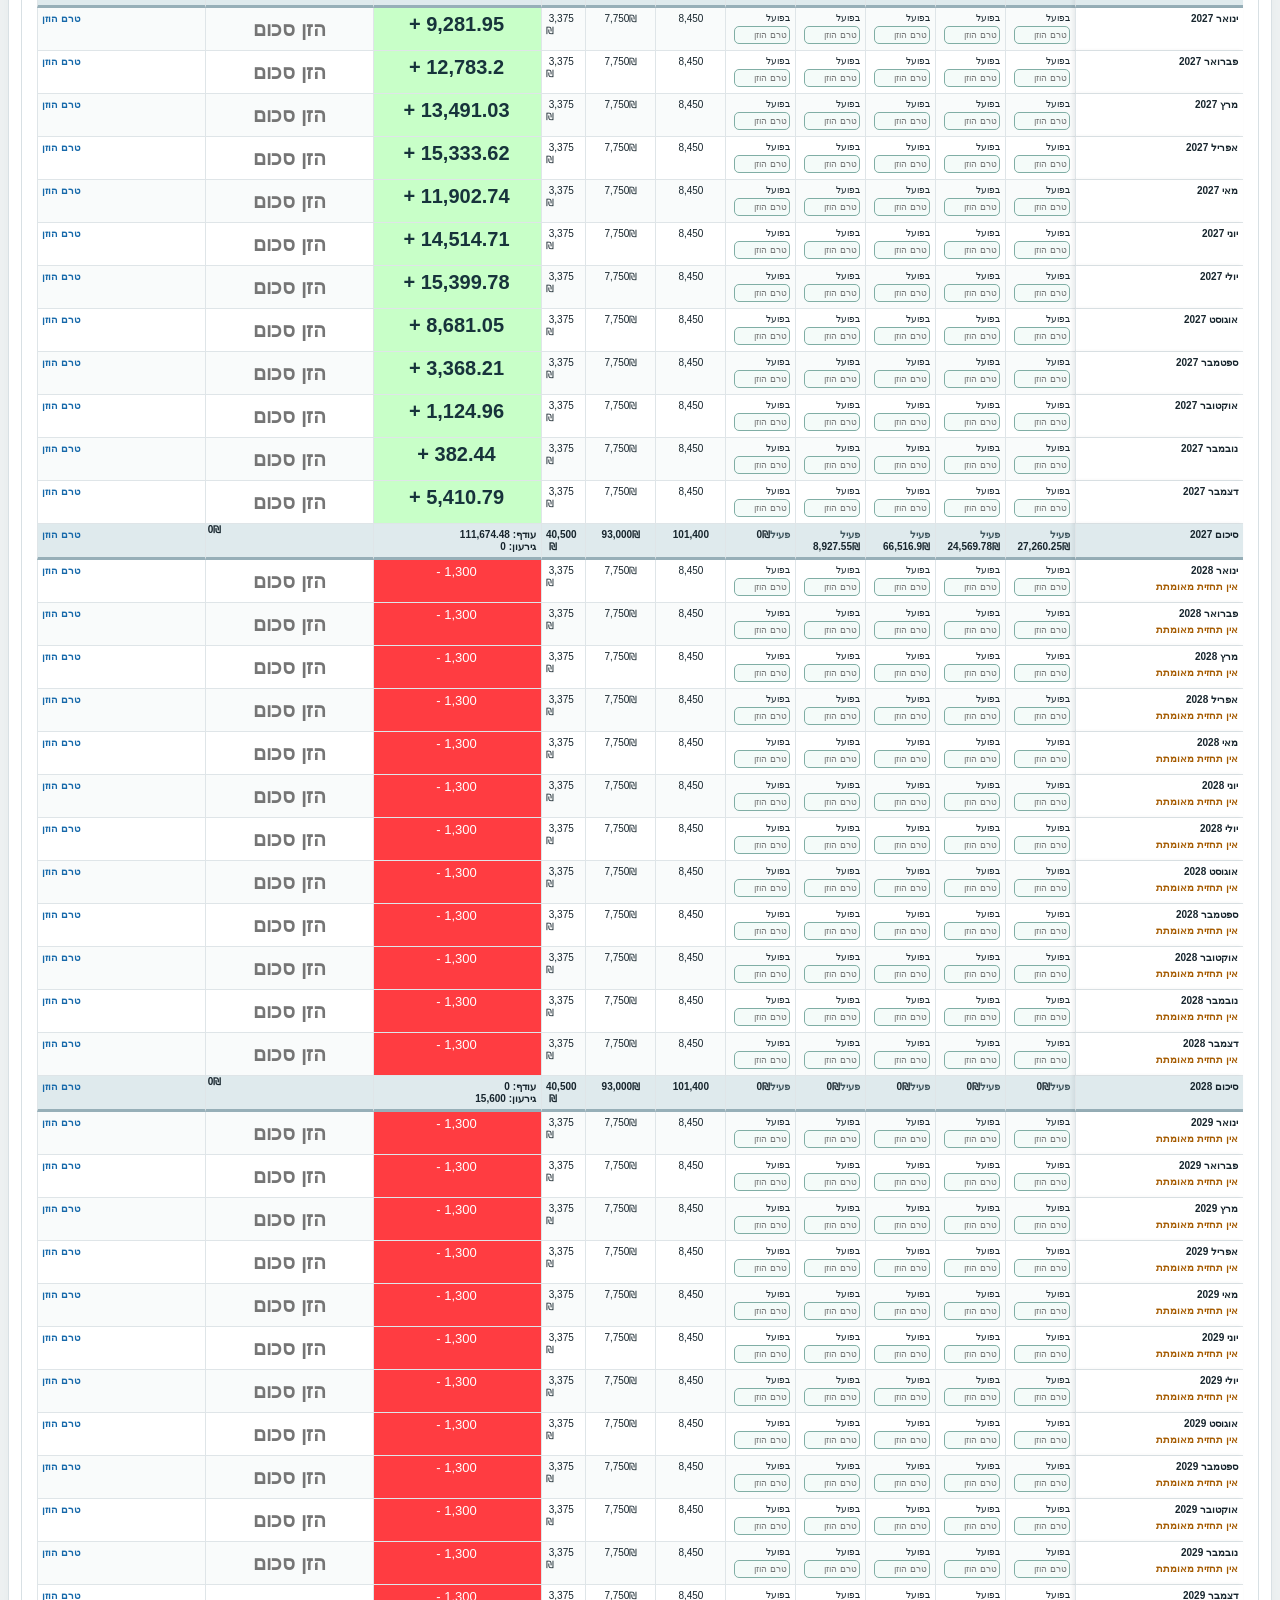
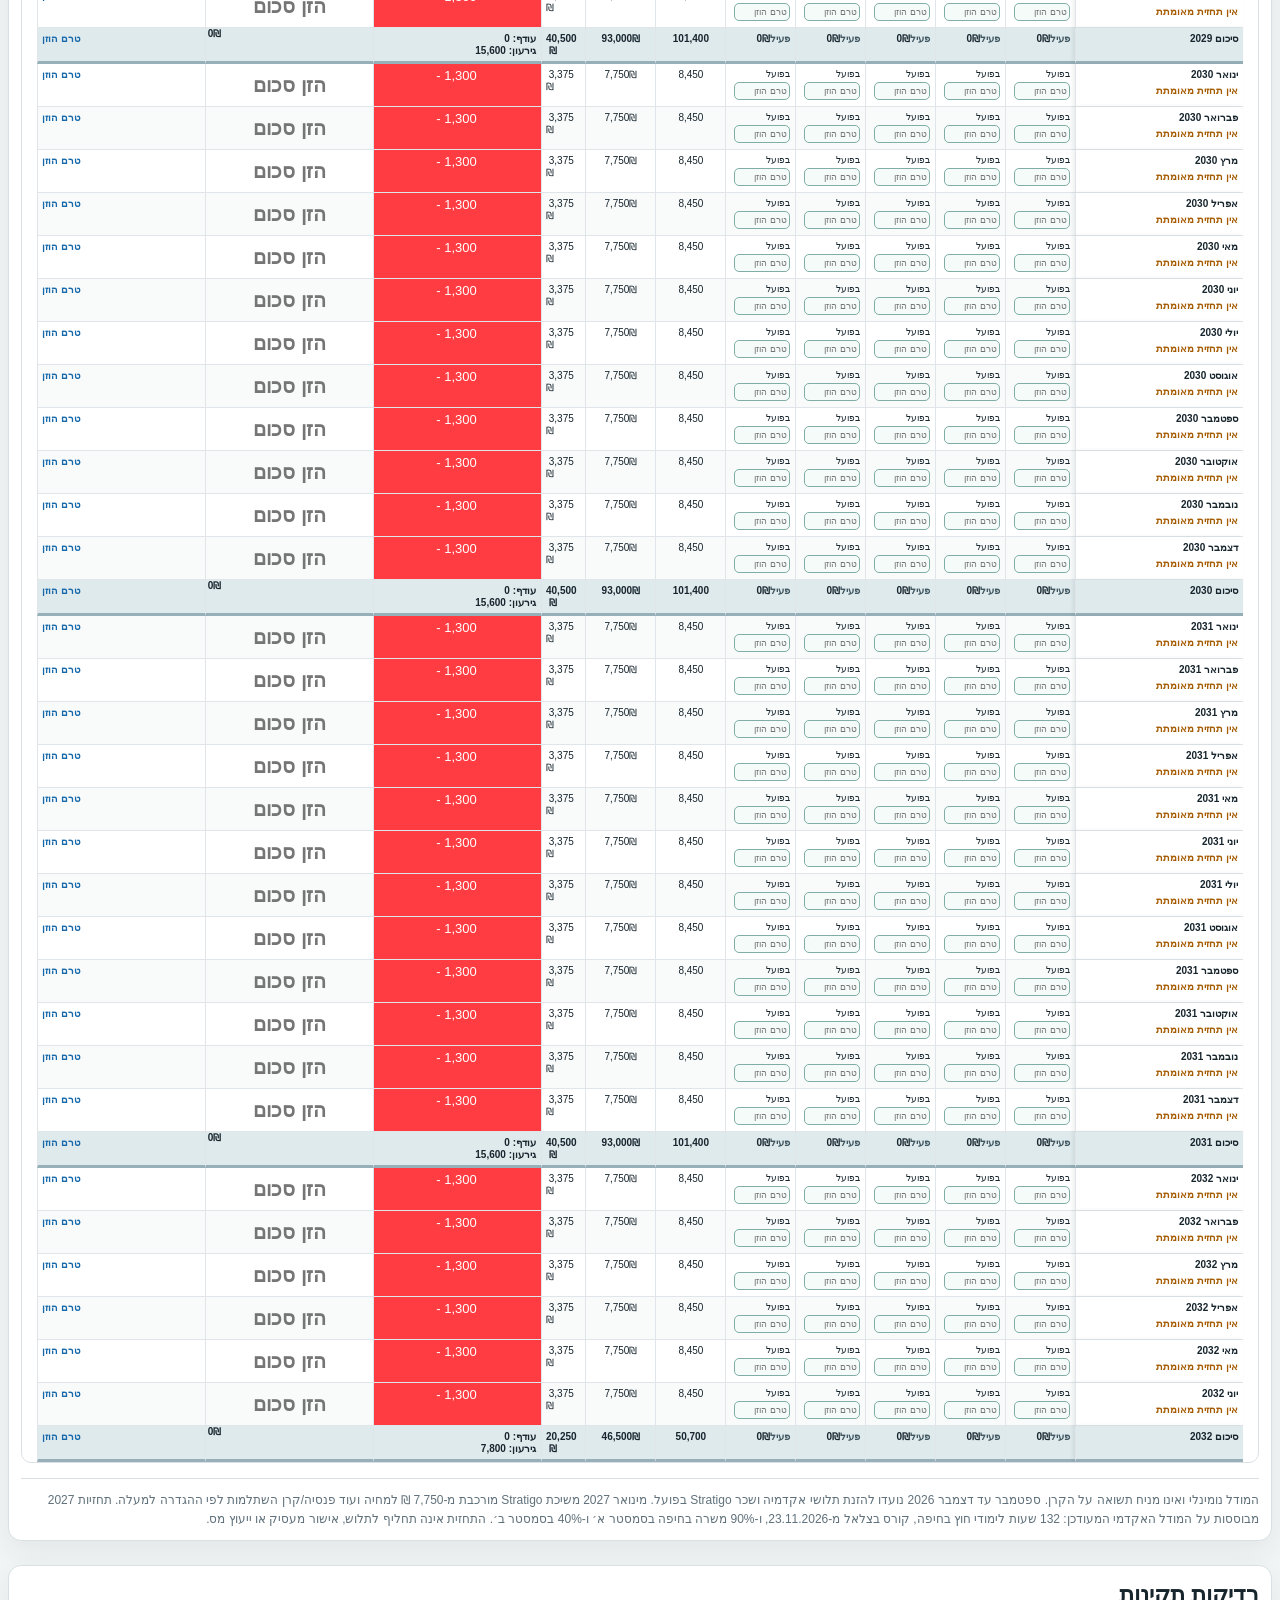
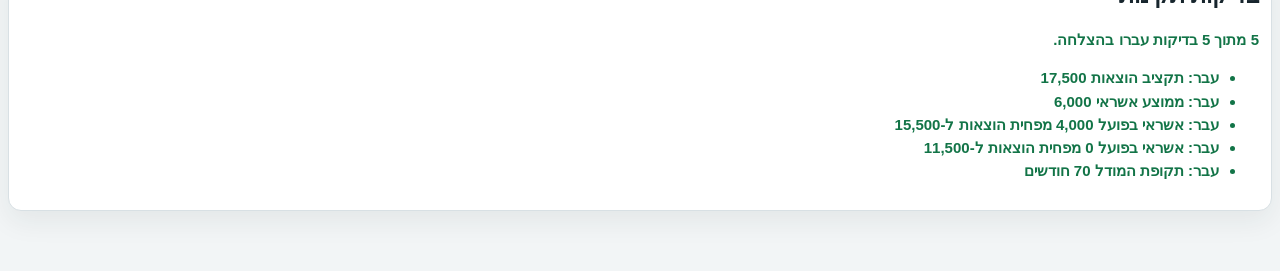
==== commit b3ed4e85: "Equalize the seven visible academic, rent and Stratigo income columns to 70px" ====
--- a/financial-dashboard/index.html
+++ b/financial-dashboard/index.html
@@ -31,7 +31,7 @@
     if(window.applyOpenUniversityPatch){try{text=window.applyOpenUniversityPatch(text)}catch(e){console.error('Open University patch failed',e)}}
 
 
-    const compact='<style id="compact-table-override">main{max-width:none!important;padding:20px 8px 60px!important}section{padding:12px!important}.desktop-table table{width:100%!important;min-width:980px!important;table-layout:fixed!important;font-size:10px!important}.desktop-table th,.desktop-table td{padding:5px 5px!important;line-height:1.15!important;overflow-wrap:anywhere!important;white-space:normal!important}.desktop-table thead th{position:static!important;top:auto!important;z-index:auto!important;min-width:0!important}.desktop-table thead .month-col{position:static!important}.desktop-table tbody td:nth-child(7),.desktop-table tbody td:nth-child(8),.desktop-table tbody td:nth-child(9),.desktop-table tbody td:nth-child(10),.desktop-table tbody td:nth-child(14),.desktop-table tbody td:nth-child(15),.desktop-table tbody td:nth-child(17),.desktop-table tbody td:nth-child(18),.desktop-table tbody td:nth-child(20),.desktop-table tbody td:nth-child(21),.desktop-table tbody td:nth-child(23){display:none!important}.desktop-table tbody .month-col{width:68px!important;min-width:68px!important;max-width:68px!important}.desktop-table .academy-cell{min-width:82px!important;width:82px!important}.desktop-table tbody td:nth-child(n+2):nth-child(-n+6) .line:first-child,.desktop-table tbody td:nth-child(n+2):nth-child(-n+6) .line:last-child{display:none!important}.desktop-table thead th:nth-child(n+2):nth-child(-n+6){width:65px!important;min-width:65px!important;max-width:65px!important}.desktop-table tbody td:nth-child(n+2):nth-child(-n+6).academy-cell{width:65px!important;min-width:65px!important;max-width:65px!important}.desktop-table tbody td:nth-child(n+2):nth-child(-n+6) .actual-input{max-width:56px!important;padding:3px 2px!important;font-size:9px!important}.desktop-table thead tr th:nth-child(n+2):nth-child(-n+6),.desktop-table tbody tr td.academy-cell:nth-child(n+2):nth-child(-n+6){box-sizing:border-box!important;width:65px!important;min-width:65px!important;max-width:65px!important;overflow-wrap:anywhere!important}.desktop-table tbody tr td.academy-cell:nth-child(n+2):nth-child(-n+6) .actual-input{box-sizing:border-box!important;width:100%!important;max-width:56px!important;min-width:0!important}.desktop-table .academy-cell .line{display:block!important;margin:0!important}.desktop-table .academy-cell .line label{display:block!important;margin-bottom:2px!important;font-size:9px!important}.desktop-table .academy-cell .actual-input{width:100%!important;max-width:72px!important;box-sizing:border-box!important;padding:4px 3px!important}.desktop-table thead th:nth-child(7),.desktop-table tbody td:nth-child(11){width:44px!important;min-width:44px!important;max-width:44px!important}.desktop-table thead th:nth-child(9),.desktop-table tbody td:nth-child(13){width:44px!important;min-width:44px!important;max-width:44px!important}.desktop-table tbody td:nth-child(19){padding:0!important}.desktop-table tbody td:nth-child(19) .line{display:block!important;margin:0!important}.desktop-table tbody td:nth-child(19) .line span:first-child{display:none!important}.desktop-table .monthly-saving-input{display:block!important;width:100%!important;height:100%!important;min-height:42px!important;max-width:none!important;box-sizing:border-box!important;border:0!important;border-radius:0!important;padding:8px 6px!important;text-align:center!important;font-weight:800!important;background:transparent!important;color:inherit!important}.desktop-table .stratigo-input{width:72px!important;min-width:60px!important;max-width:100%!important;box-sizing:border-box!important}.desktop-table input.money-input{max-width:100%!important;box-sizing:border-box!important;font-size:10px!important}.desktop-table input.monthly-saving-input{font-size:20px!important;line-height:1!important;font-weight:800!important}.desktop-table td.saving-positive,.desktop-table td.balance-positive{background:#C8FFC8!important;color:#17333b!important}.desktop-table td.saving-negative,.desktop-table td.balance-negative{background:#FF3C41!important;color:#ffffff!important}.desktop-table td.saving-positive input,.desktop-table td.saving-negative input{background:transparent!important;color:inherit!important;-webkit-text-fill-color:currentColor!important}.desktop-table td.saving-positive input::placeholder{color:#35554f!important}.desktop-table td.saving-negative input::placeholder{color:#ffffff!important}.desktop-table tbody td:nth-child(16).balance-positive{font-size:20px!important;font-weight:800!important;line-height:1.1!important;text-align:center!important}.desktop-table tbody td:nth-child(16).balance-negative{font-size:13px!important;font-weight:400!important;line-height:1.15!important;text-align:center!important;background:#FF3C41!important;color:#ffffff!important}.desktop-table td[data-field="balanceFull"].variance-positive{background:#C8FFC8!important;color:#17333b!important;font-size:20px!important;font-weight:800!important;line-height:1.1!important;text-align:center!important}.desktop-table td[data-field="balanceFull"].variance-negative{background:#FF3C41!important;color:#ffffff!important;font-size:13px!important;font-weight:400!important;line-height:1.15!important;text-align:center!important}.table-wrap{max-height:none!important}.table-scrollbar{height:18px!important}@media(max-width:1200px) and (min-width:761px){.desktop-table table{min-width:920px!important;font-size:9px!important}.desktop-table th,.desktop-table td{padding:4px 3px!important}}</style>';
+    const compact='<style id="compact-table-override">main{max-width:none!important;padding:20px 8px 60px!important}section{padding:12px!important}.desktop-table table{width:100%!important;min-width:980px!important;table-layout:fixed!important;font-size:10px!important}.desktop-table th,.desktop-table td{padding:5px 5px!important;line-height:1.15!important;overflow-wrap:anywhere!important;white-space:normal!important}.desktop-table thead th{position:static!important;top:auto!important;z-index:auto!important;min-width:0!important}.desktop-table thead .month-col{position:static!important}.desktop-table tbody td:nth-child(7),.desktop-table tbody td:nth-child(8),.desktop-table tbody td:nth-child(9),.desktop-table tbody td:nth-child(10),.desktop-table tbody td:nth-child(14),.desktop-table tbody td:nth-child(15),.desktop-table tbody td:nth-child(17),.desktop-table tbody td:nth-child(18),.desktop-table tbody td:nth-child(20),.desktop-table tbody td:nth-child(21),.desktop-table tbody td:nth-child(23){display:none!important}.desktop-table tbody .month-col{width:68px!important;min-width:68px!important;max-width:68px!important}.desktop-table .academy-cell{min-width:82px!important;width:82px!important}.desktop-table tbody td:nth-child(n+2):nth-child(-n+6) .line:first-child,.desktop-table tbody td:nth-child(n+2):nth-child(-n+6) .line:last-child{display:none!important}.desktop-table thead th:nth-child(n+2):nth-child(-n+6){width:65px!important;min-width:65px!important;max-width:65px!important}.desktop-table tbody td:nth-child(n+2):nth-child(-n+6).academy-cell{width:65px!important;min-width:65px!important;max-width:65px!important}.desktop-table tbody td:nth-child(n+2):nth-child(-n+6) .actual-input{max-width:56px!important;padding:3px 2px!important;font-size:9px!important}.desktop-table thead tr th:nth-child(n+2):nth-child(-n+6),.desktop-table tbody tr td.academy-cell:nth-child(n+2):nth-child(-n+6){box-sizing:border-box!important;width:65px!important;min-width:65px!important;max-width:65px!important;overflow-wrap:anywhere!important}.desktop-table tbody tr td.academy-cell:nth-child(n+2):nth-child(-n+6) .actual-input{box-sizing:border-box!important;width:100%!important;max-width:56px!important;min-width:0!important}.desktop-table .academy-cell .line{display:block!important;margin:0!important}.desktop-table .academy-cell .line label{display:block!important;margin-bottom:2px!important;font-size:9px!important}.desktop-table .academy-cell .actual-input{width:100%!important;max-width:72px!important;box-sizing:border-box!important;padding:4px 3px!important}.desktop-table thead th:nth-child(7),.desktop-table tbody td:nth-child(11){width:44px!important;min-width:44px!important;max-width:44px!important}.desktop-table thead th:nth-child(9),.desktop-table tbody td:nth-child(13){width:44px!important;min-width:44px!important;max-width:44px!important}.desktop-table tbody td:nth-child(19){padding:0!important}.desktop-table tbody td:nth-child(19) .line{display:block!important;margin:0!important}.desktop-table tbody td:nth-child(19) .line span:first-child{display:none!important}.desktop-table .monthly-saving-input{display:block!important;width:100%!important;height:100%!important;min-height:42px!important;max-width:none!important;box-sizing:border-box!important;border:0!important;border-radius:0!important;padding:8px 6px!important;text-align:center!important;font-weight:800!important;background:transparent!important;color:inherit!important}.desktop-table .stratigo-input{width:72px!important;min-width:60px!important;max-width:100%!important;box-sizing:border-box!important}.desktop-table input.money-input{max-width:100%!important;box-sizing:border-box!important;font-size:10px!important}.desktop-table input.monthly-saving-input{font-size:20px!important;line-height:1!important;font-weight:800!important}.desktop-table td.saving-positive,.desktop-table td.balance-positive{background:#C8FFC8!important;color:#17333b!important}.desktop-table td.saving-negative,.desktop-table td.balance-negative{background:#FF3C41!important;color:#ffffff!important}.desktop-table td.saving-positive input,.desktop-table td.saving-negative input{background:transparent!important;color:inherit!important;-webkit-text-fill-color:currentColor!important}.desktop-table td.saving-positive input::placeholder{color:#35554f!important}.desktop-table td.saving-negative input::placeholder{color:#ffffff!important}.desktop-table tbody td:nth-child(16).balance-positive{font-size:20px!important;font-weight:800!important;line-height:1.1!important;text-align:center!important}.desktop-table tbody td:nth-child(16).balance-negative{font-size:13px!important;font-weight:400!important;line-height:1.15!important;text-align:center!important;background:#FF3C41!important;color:#ffffff!important}.desktop-table td[data-field="balanceFull"].variance-positive{background:#C8FFC8!important;color:#17333b!important;font-size:20px!important;font-weight:800!important;line-height:1.1!important;text-align:center!important}.desktop-table td[data-field="balanceFull"].variance-negative{background:#FF3C41!important;color:#ffffff!important;font-size:13px!important;font-weight:400!important;line-height:1.15!important;text-align:center!important}.table-wrap{max-height:none!important}.table-scrollbar{height:18px!important}@media(max-width:1200px) and (min-width:761px){.desktop-table table{min-width:920px!important;font-size:9px!important}.desktop-table th,.desktop-table td{padding:4px 3px!important}}.desktop-table thead tr>th:nth-child(n+2):nth-child(-n+8),.desktop-table tbody tr>td:nth-child(n+2):nth-child(-n+6),.desktop-table tbody tr>td:nth-child(11),.desktop-table tbody tr>td:nth-child(12){box-sizing:border-box!important;width:70px!important;min-width:70px!important;max-width:70px!important;overflow-wrap:anywhere!important;white-space:normal!important}.desktop-table tbody tr>td:nth-child(12) .stratigo-input{box-sizing:border-box!important;width:100%!important;min-width:0!important;max-width:58px!important;font-size:9px!important;padding:3px 2px!important}.desktop-table tbody tr>td:nth-child(12).academy-cell .line>span{display:block!important;font-size:8px!important;line-height:1.1!important;text-align:center!important;margin-bottom:3px!important}.desktop-table tbody tr>td:nth-child(11),.desktop-table tbody tr>td:nth-child(12){text-align:center!important}</style>';
 
     const header='<thead><tr><th class="month-col">חודש</th><th>אוניברסיטת חיפה</th><th>לימודי חוץ חיפה</th><th>בצלאל</th><th>אוניברסיטת אריאל</th><th>האוניברסיטה הפתוחה</th><th>שכר דירה נטו</th><th>Stratigo: שכר / משיכה</th><th>פנסיה + קה״ש</th><th>יתרה / גירעון</th><th>חיסכון בפועל בבנק לאומי</th><th>יתרת קרן Stratigo</th></tr></thead>';
 
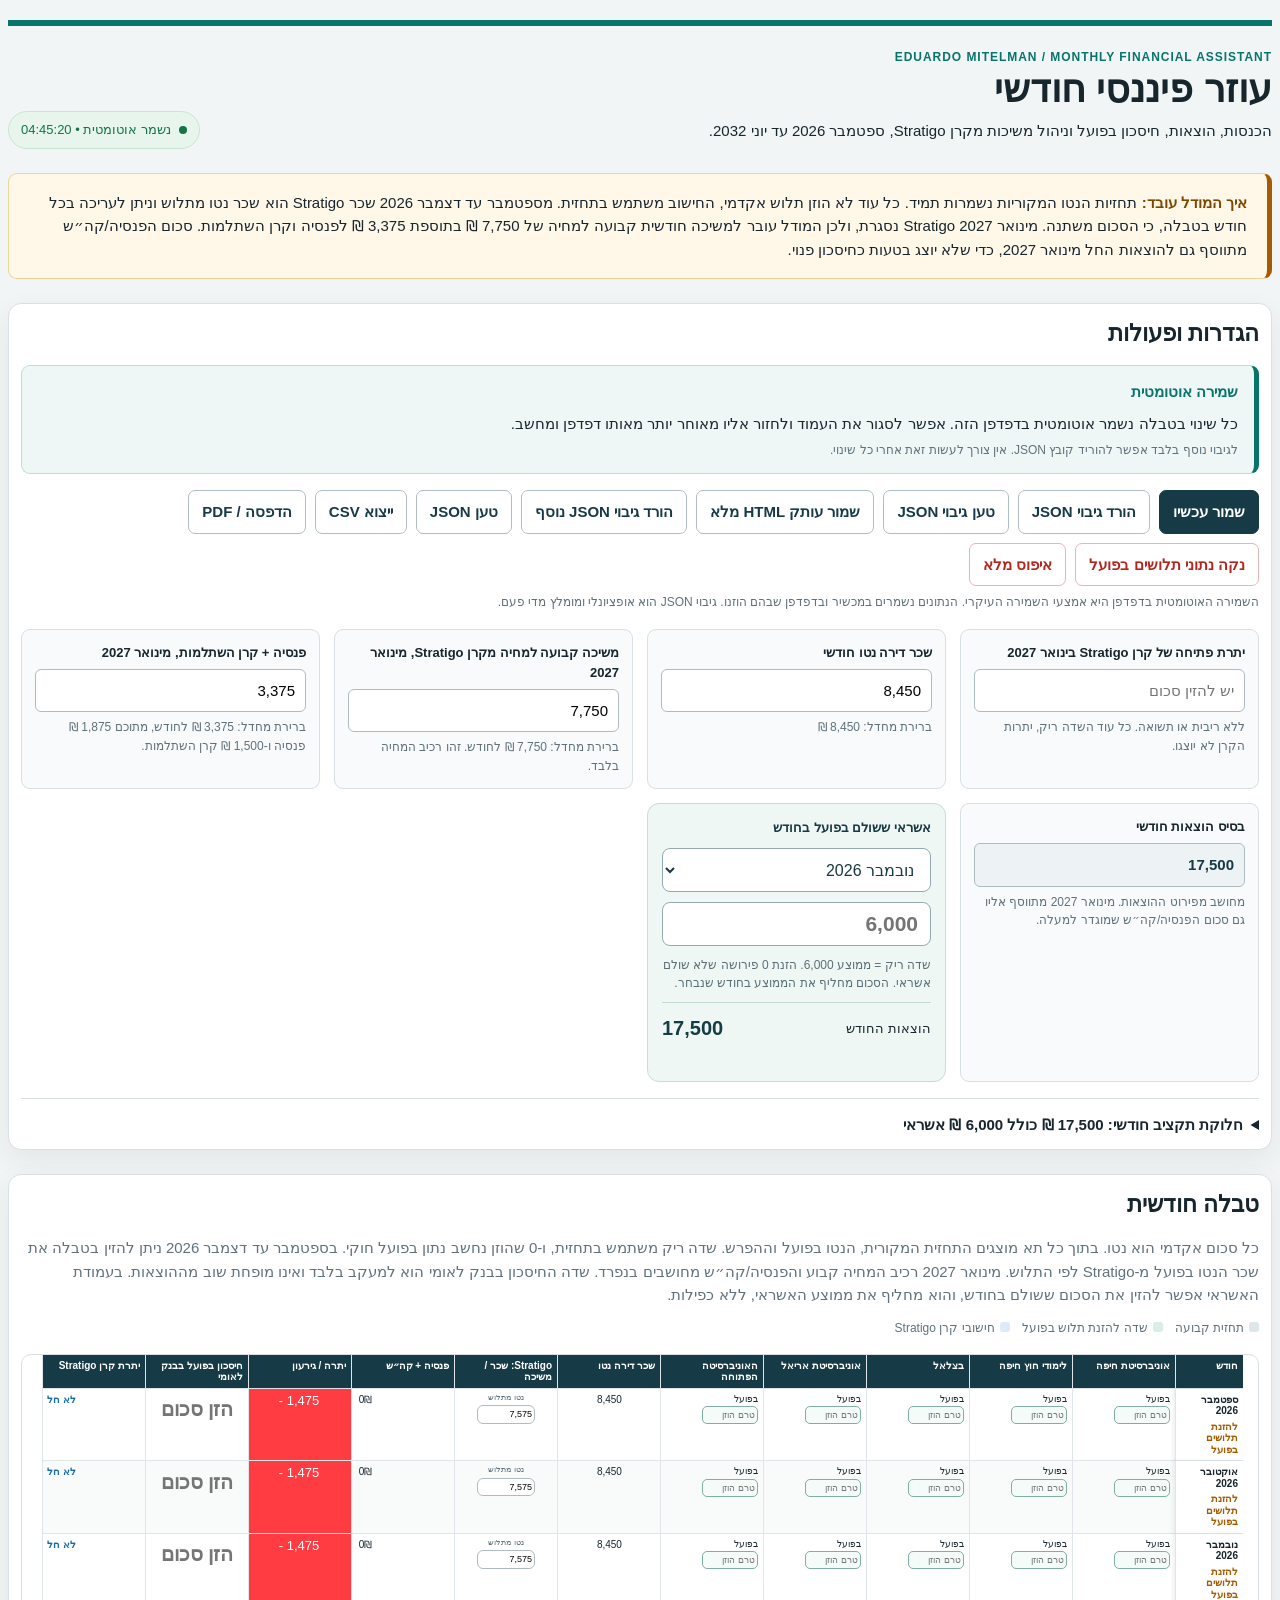
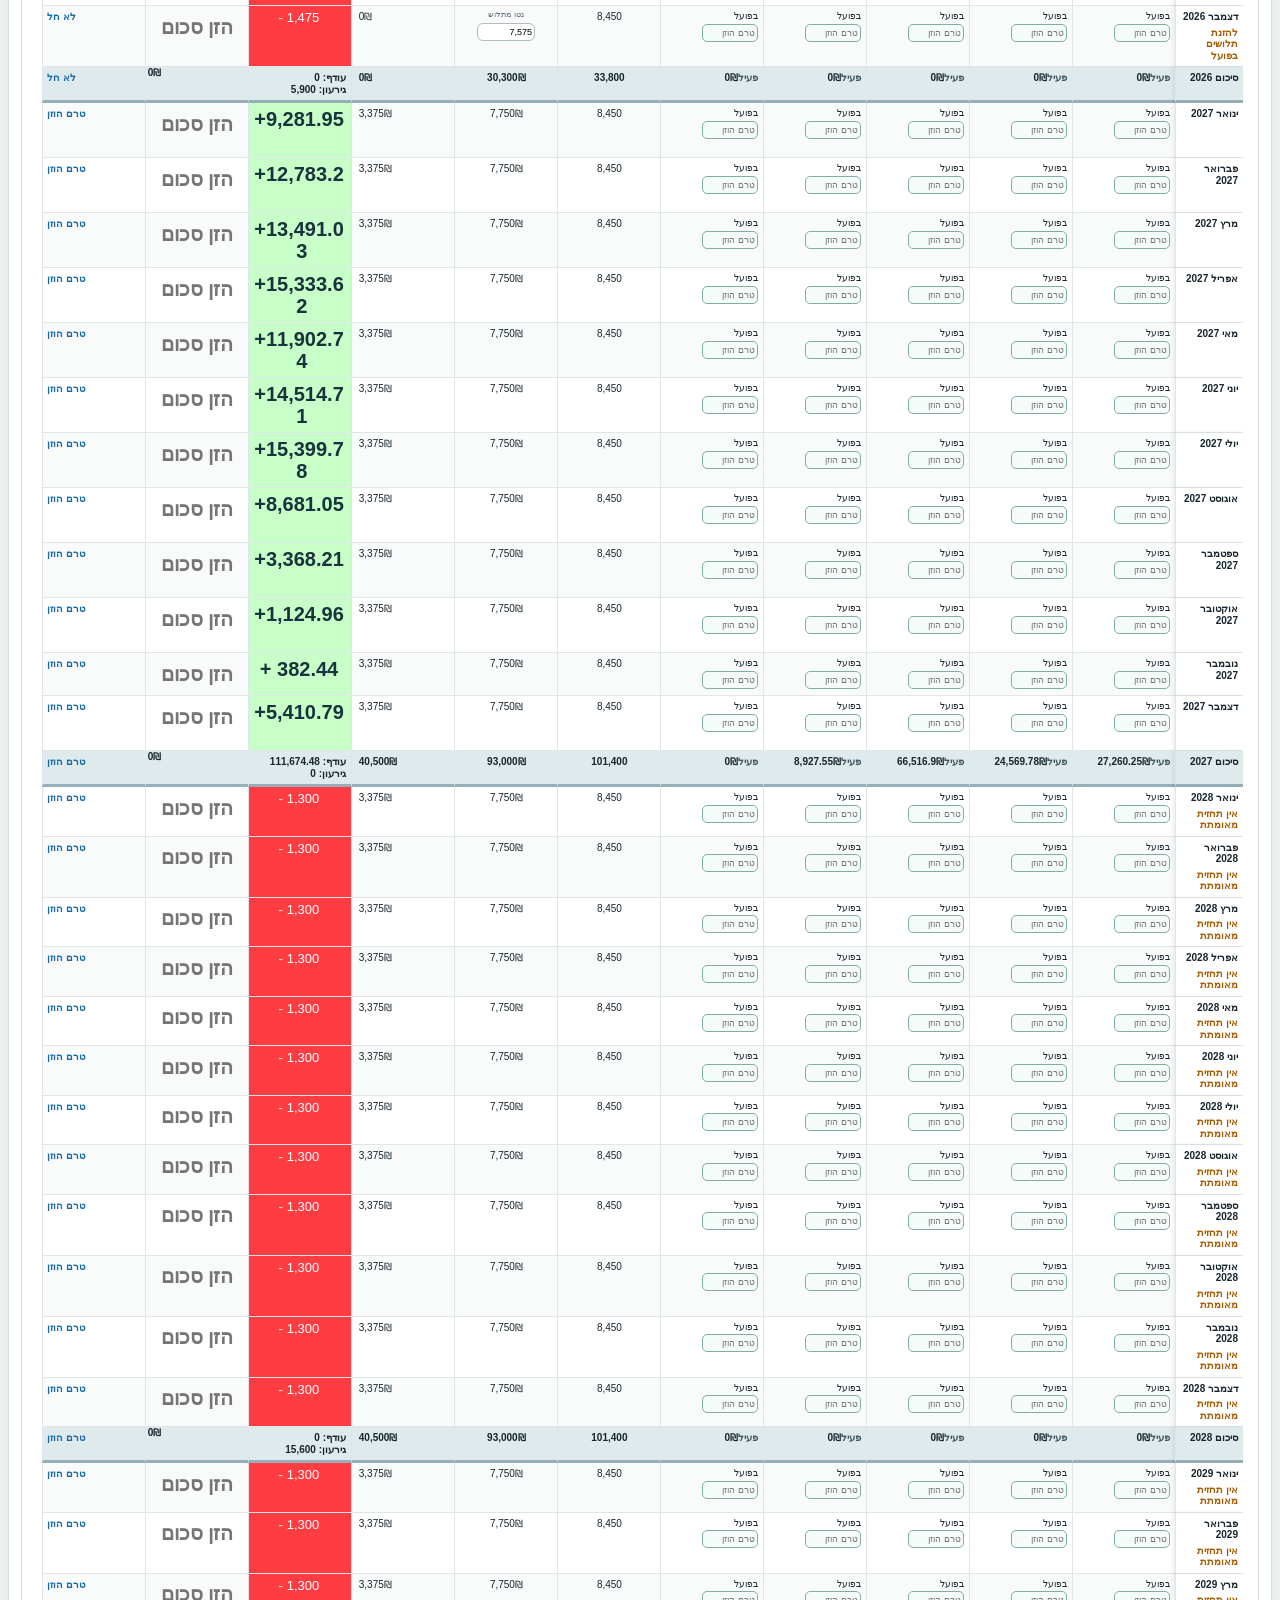
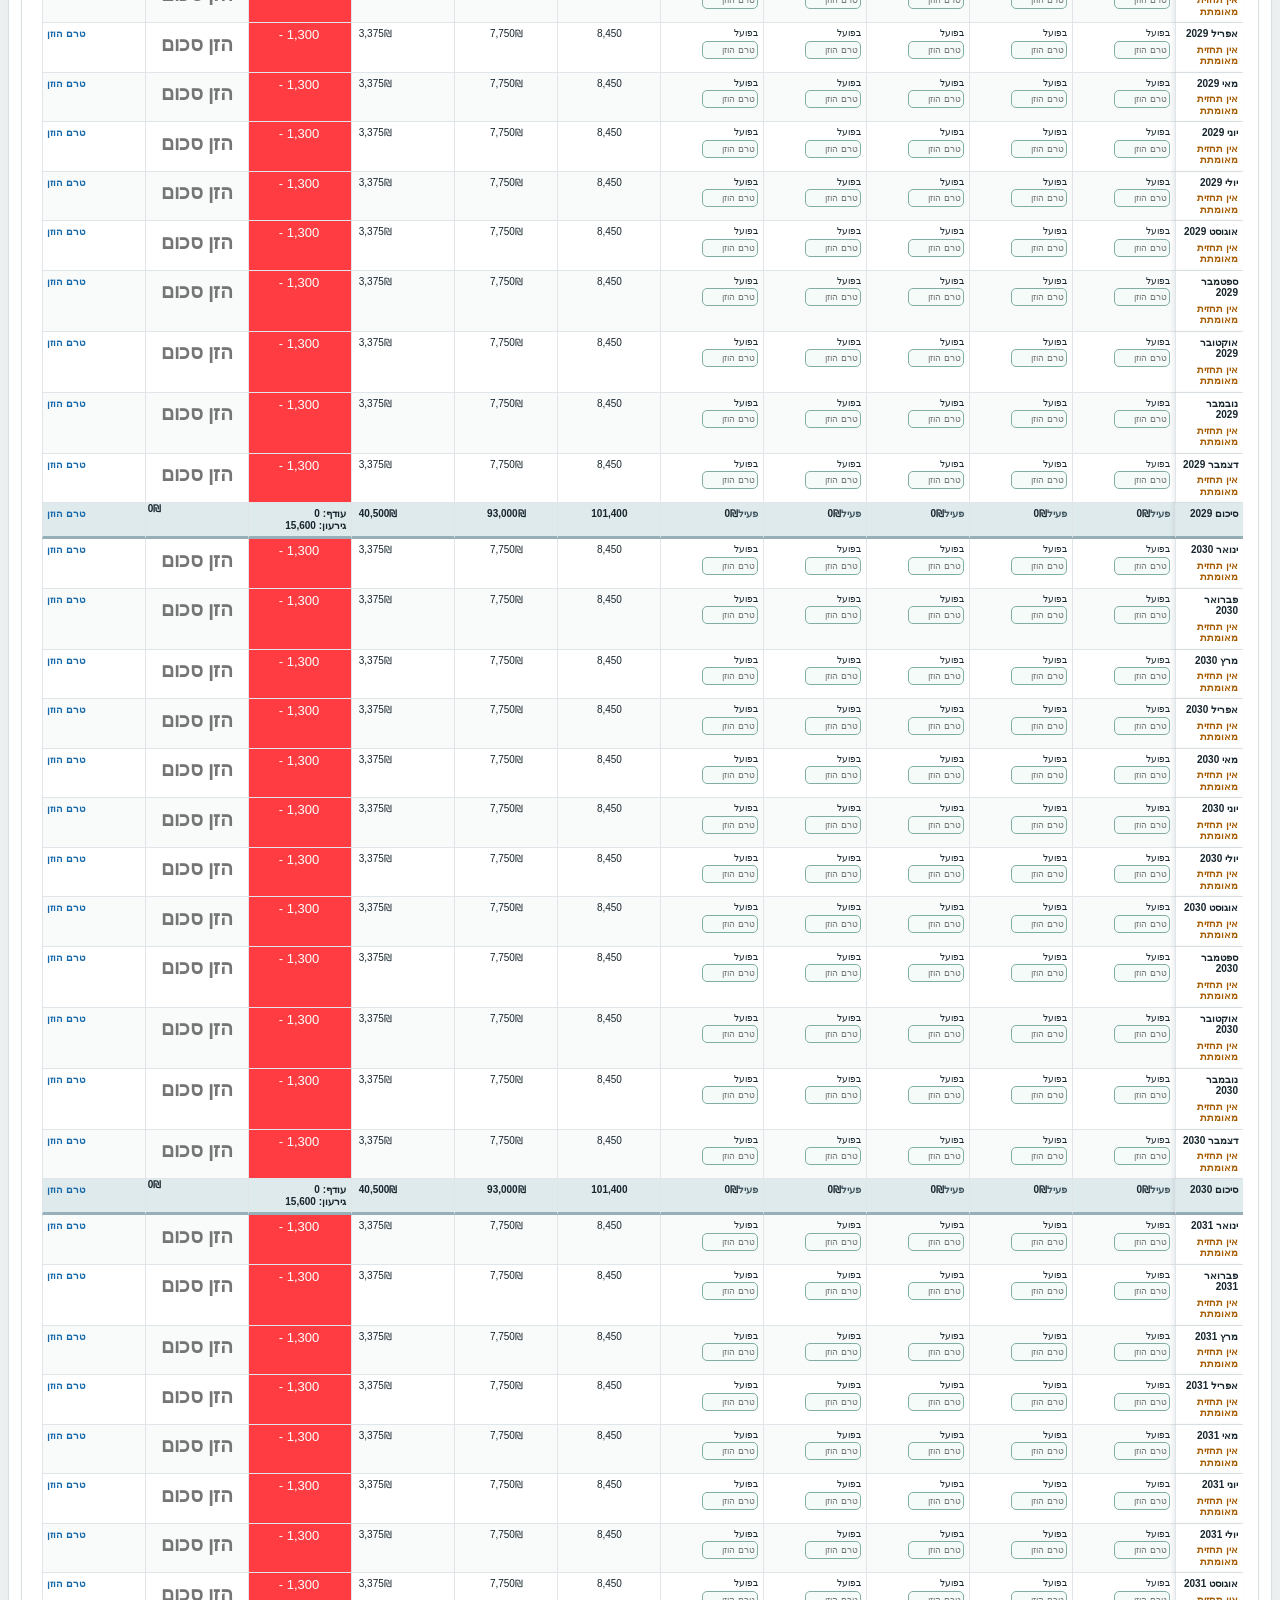
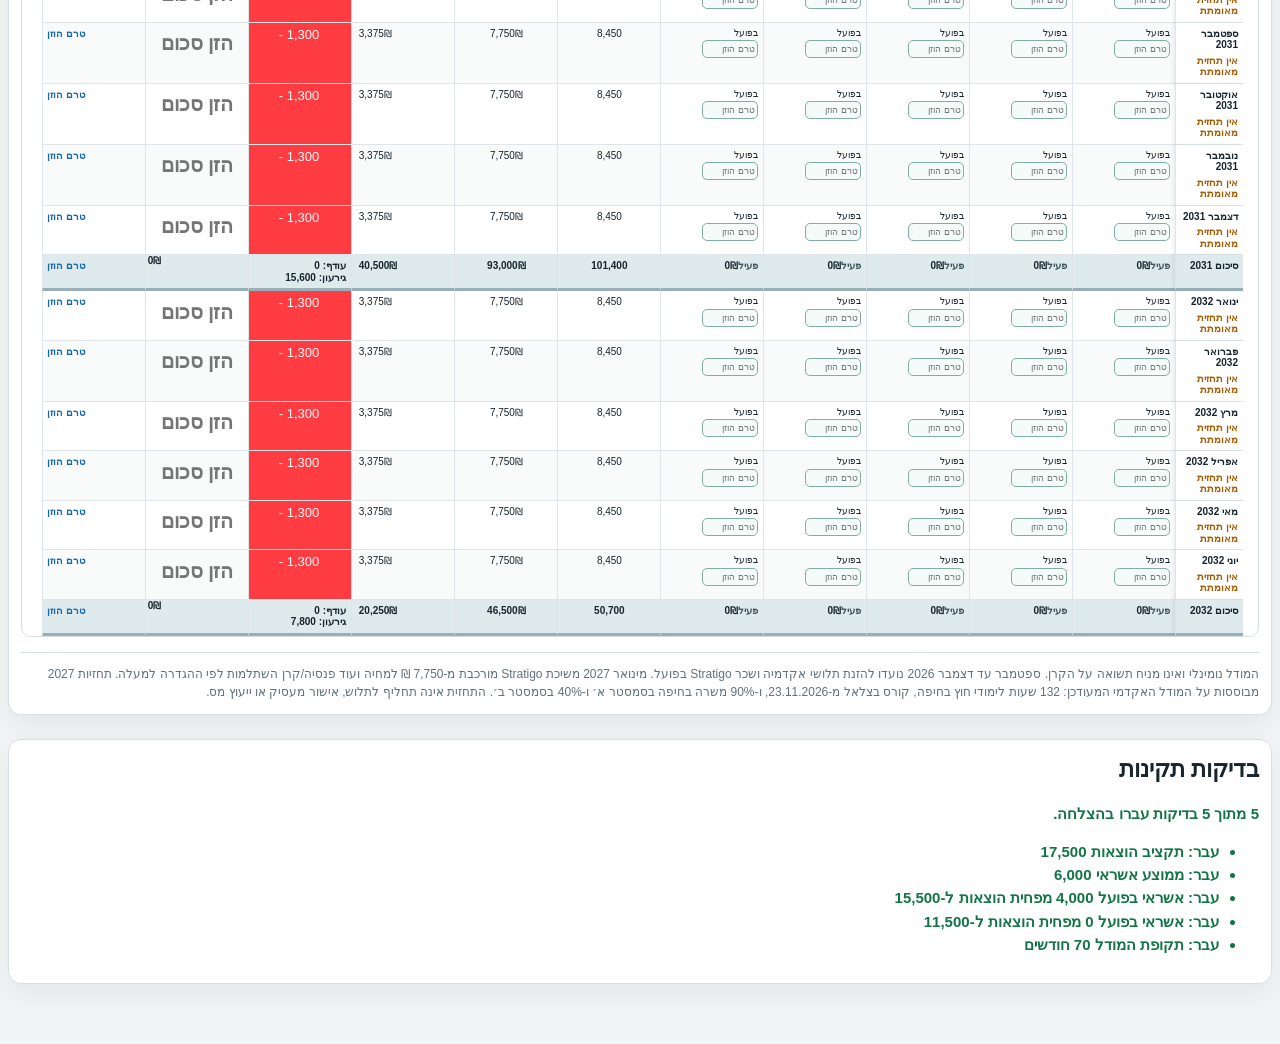
==== commit d59e84b9: "Apply tested equal widths to all eleven visible dashboard columns" ====
--- a/financial-dashboard/index.html
+++ b/financial-dashboard/index.html
@@ -41,7 +41,7 @@
 
     text=text.replace(/<thead>[\s\S]*?<\/thead>/,header);
     text=text.replace('</head>',compact+'<style>.desktop-table tbody td[data-field="creditCardActual"],.desktop-table tbody td[data-field="creditCardYearly"]{display:none!important}</style></head>');
-    text=text.replace('</body>',painter+persist+'<script src="credit-panel-runtime.js?v=20261025panel2"><\/script></body>');
+    text=text.replace('</body>',painter+persist+'<script src="credit-panel-runtime.js?v=20261025panel2"><\/script><script src="equal-11-columns.js?v=20261025equal11"><\/script></body>');
     // Remove the full-period snapshot section; keep the monthly calculations and saved data.
     text=text.replace(/<section\s+aria-labelledby="summary-title">[\s\S]*?<\/section>/, '');
     text=text.replace('      renderSummary(calculation);','');
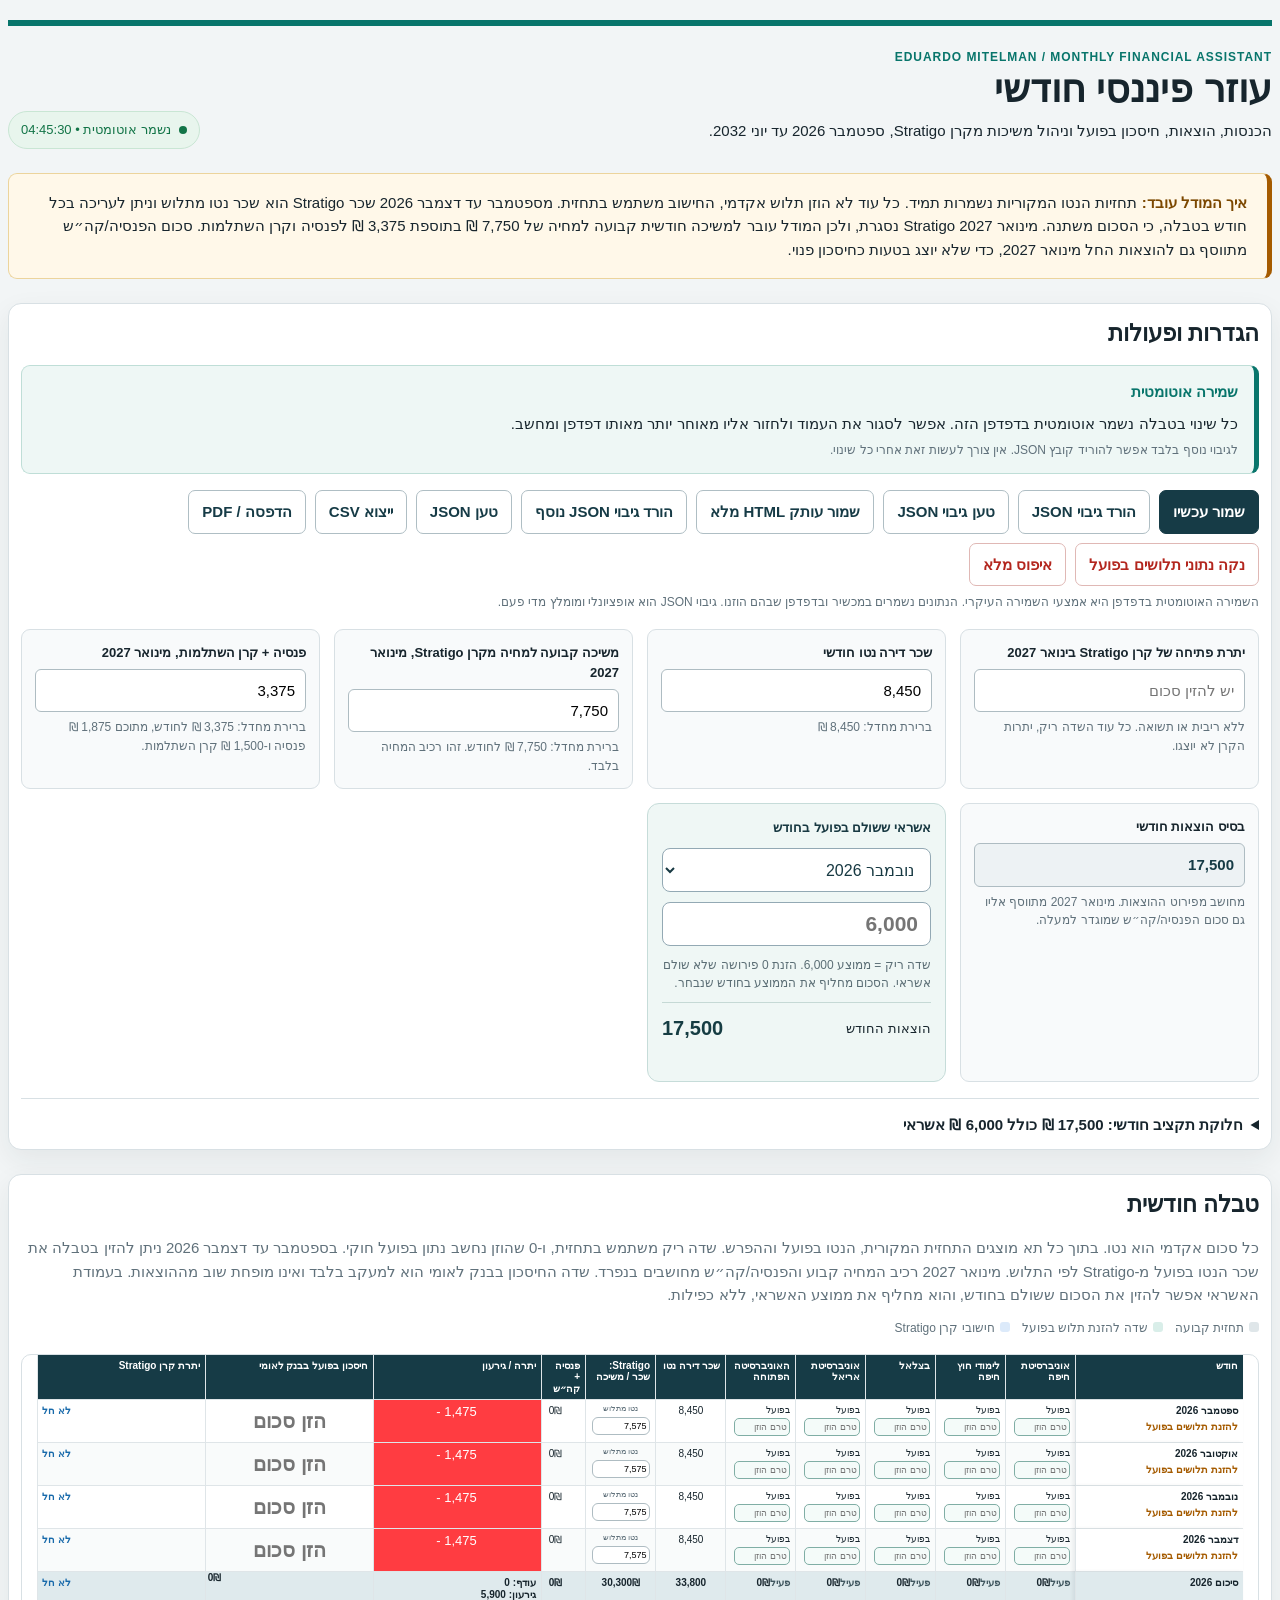
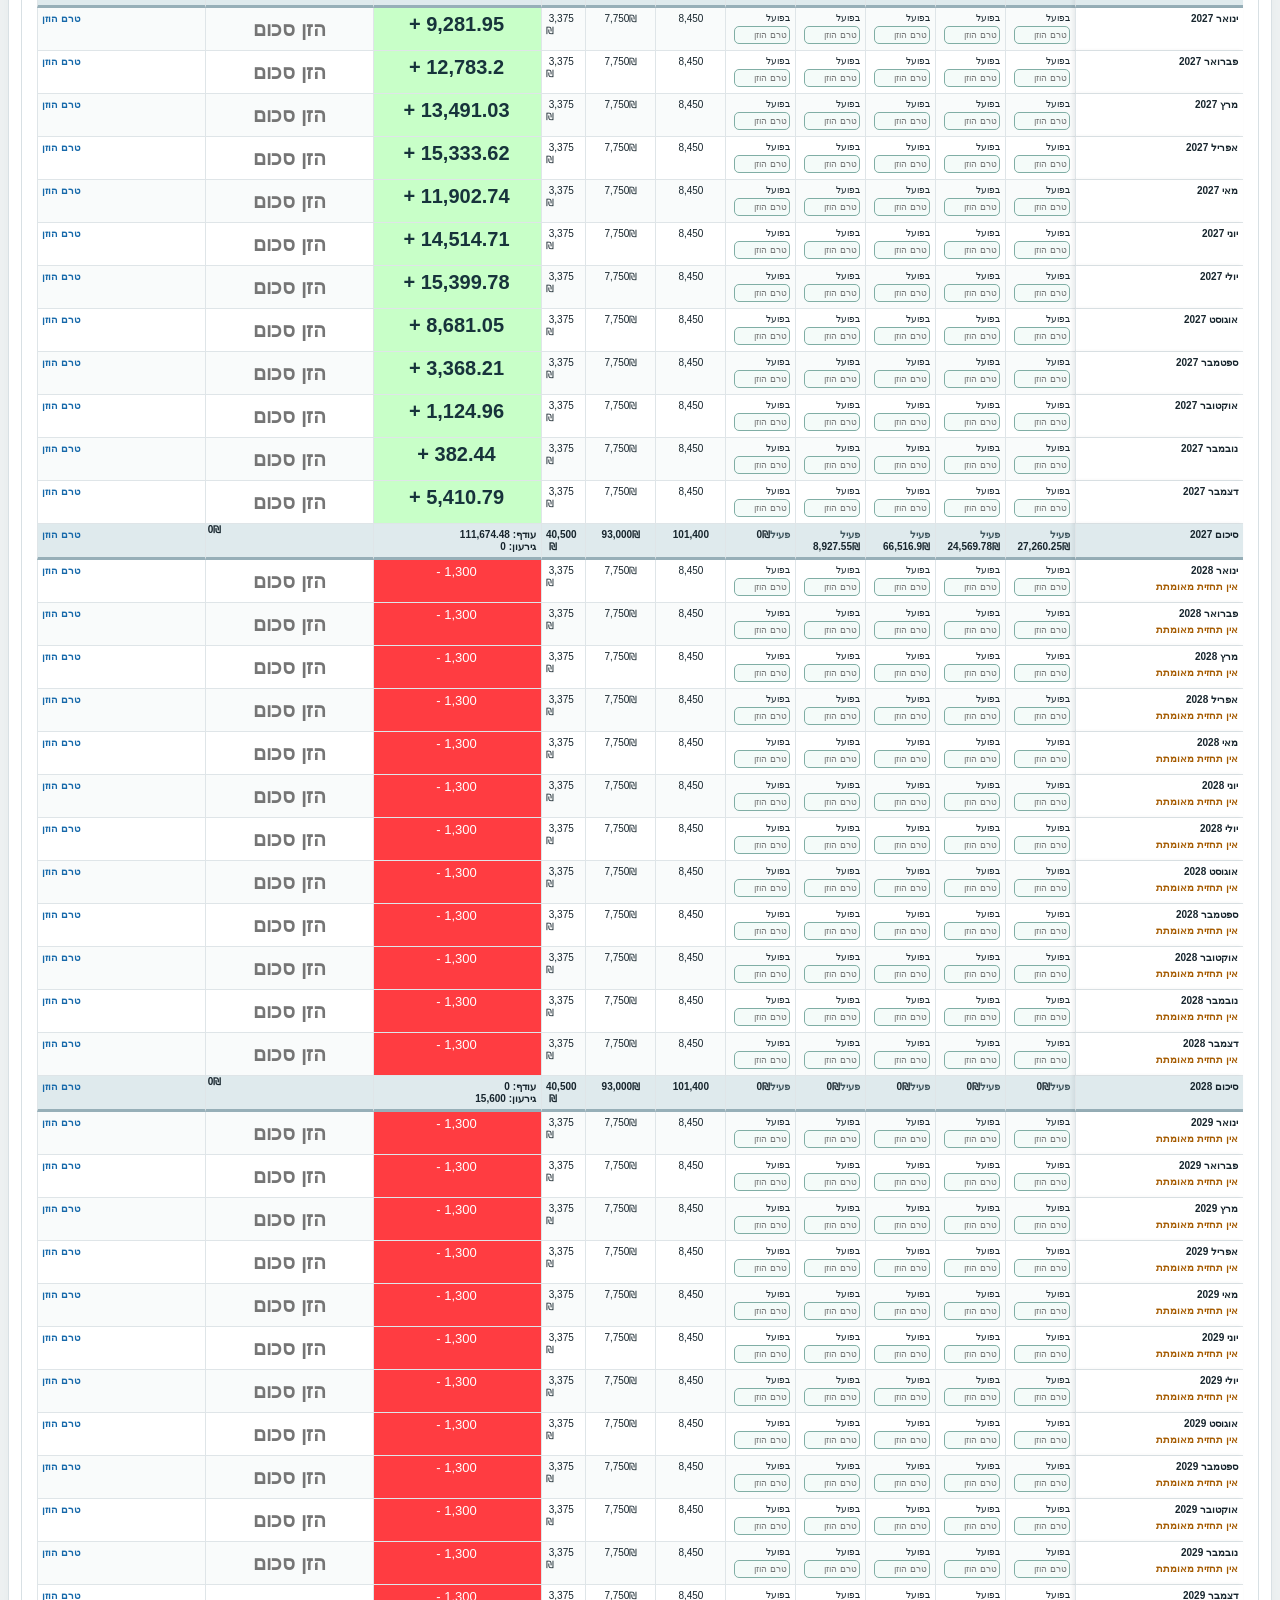
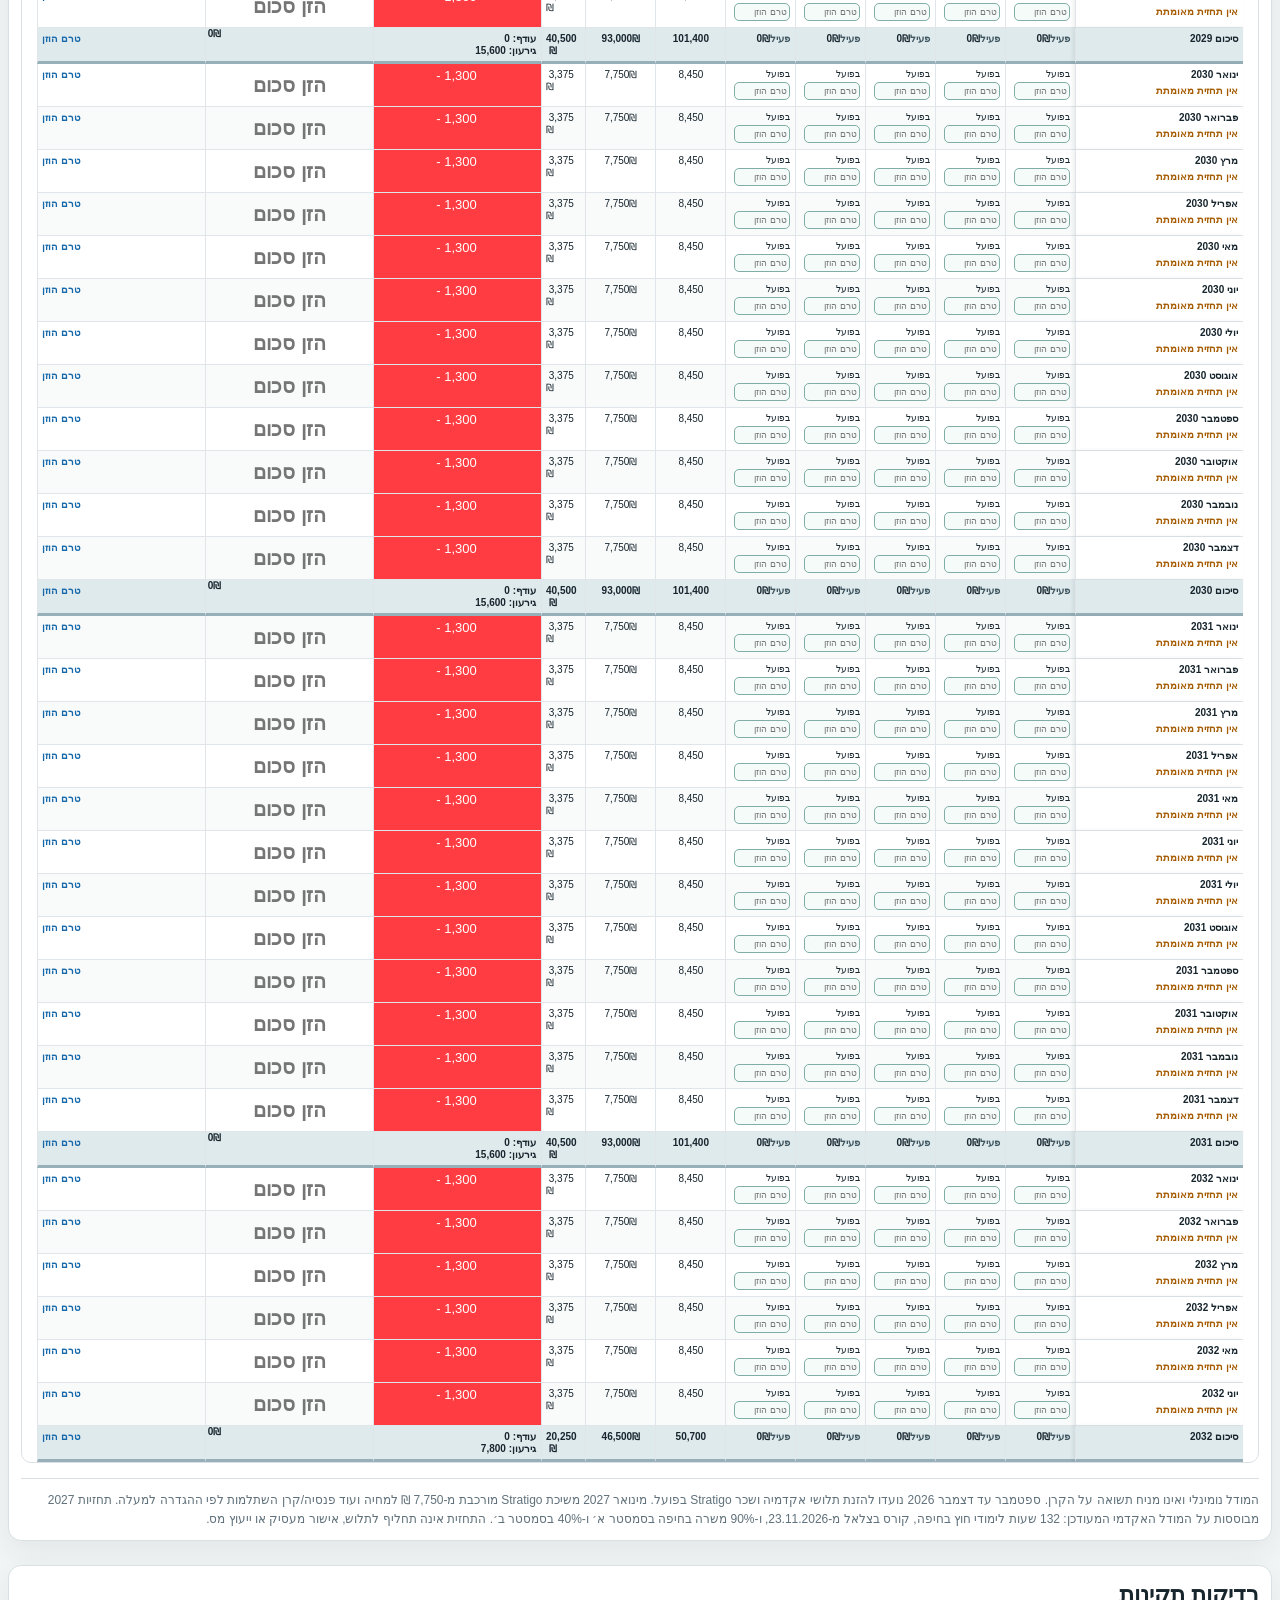
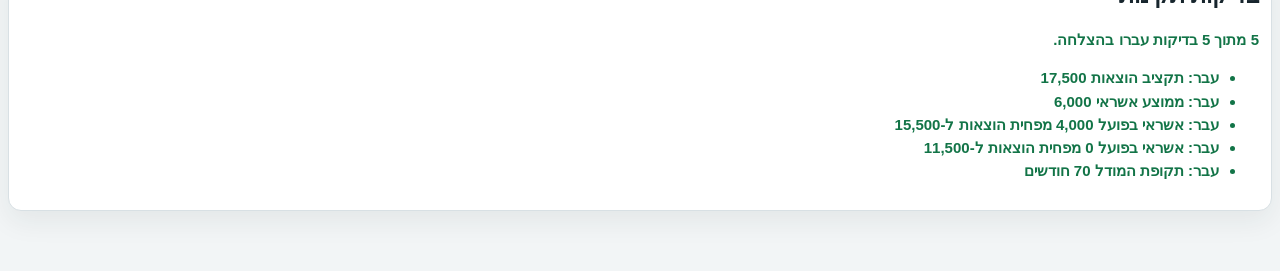
==== commit d59f463c: "Emergency rollback equal-width script to recover dashboard table and protect saved entries" ====
--- a/financial-dashboard/index.html
+++ b/financial-dashboard/index.html
@@ -41,7 +41,7 @@
 
     text=text.replace(/<thead>[\s\S]*?<\/thead>/,header);
     text=text.replace('</head>',compact+'<style>.desktop-table tbody td[data-field="creditCardActual"],.desktop-table tbody td[data-field="creditCardYearly"]{display:none!important}</style></head>');
-    text=text.replace('</body>',painter+persist+'<script src="credit-panel-runtime.js?v=20261025panel2"><\/script><script src="equal-11-columns.js?v=20261025equal11"><\/script></body>');
+    text=text.replace('</body>',painter+persist+'<script src="credit-panel-runtime.js?v=20261025panel2"><\/script></body>');
     // Remove the full-period snapshot section; keep the monthly calculations and saved data.
     text=text.replace(/<section\s+aria-labelledby="summary-title">[\s\S]*?<\/section>/, '');
     text=text.replace('      renderSummary(calculation);','');
